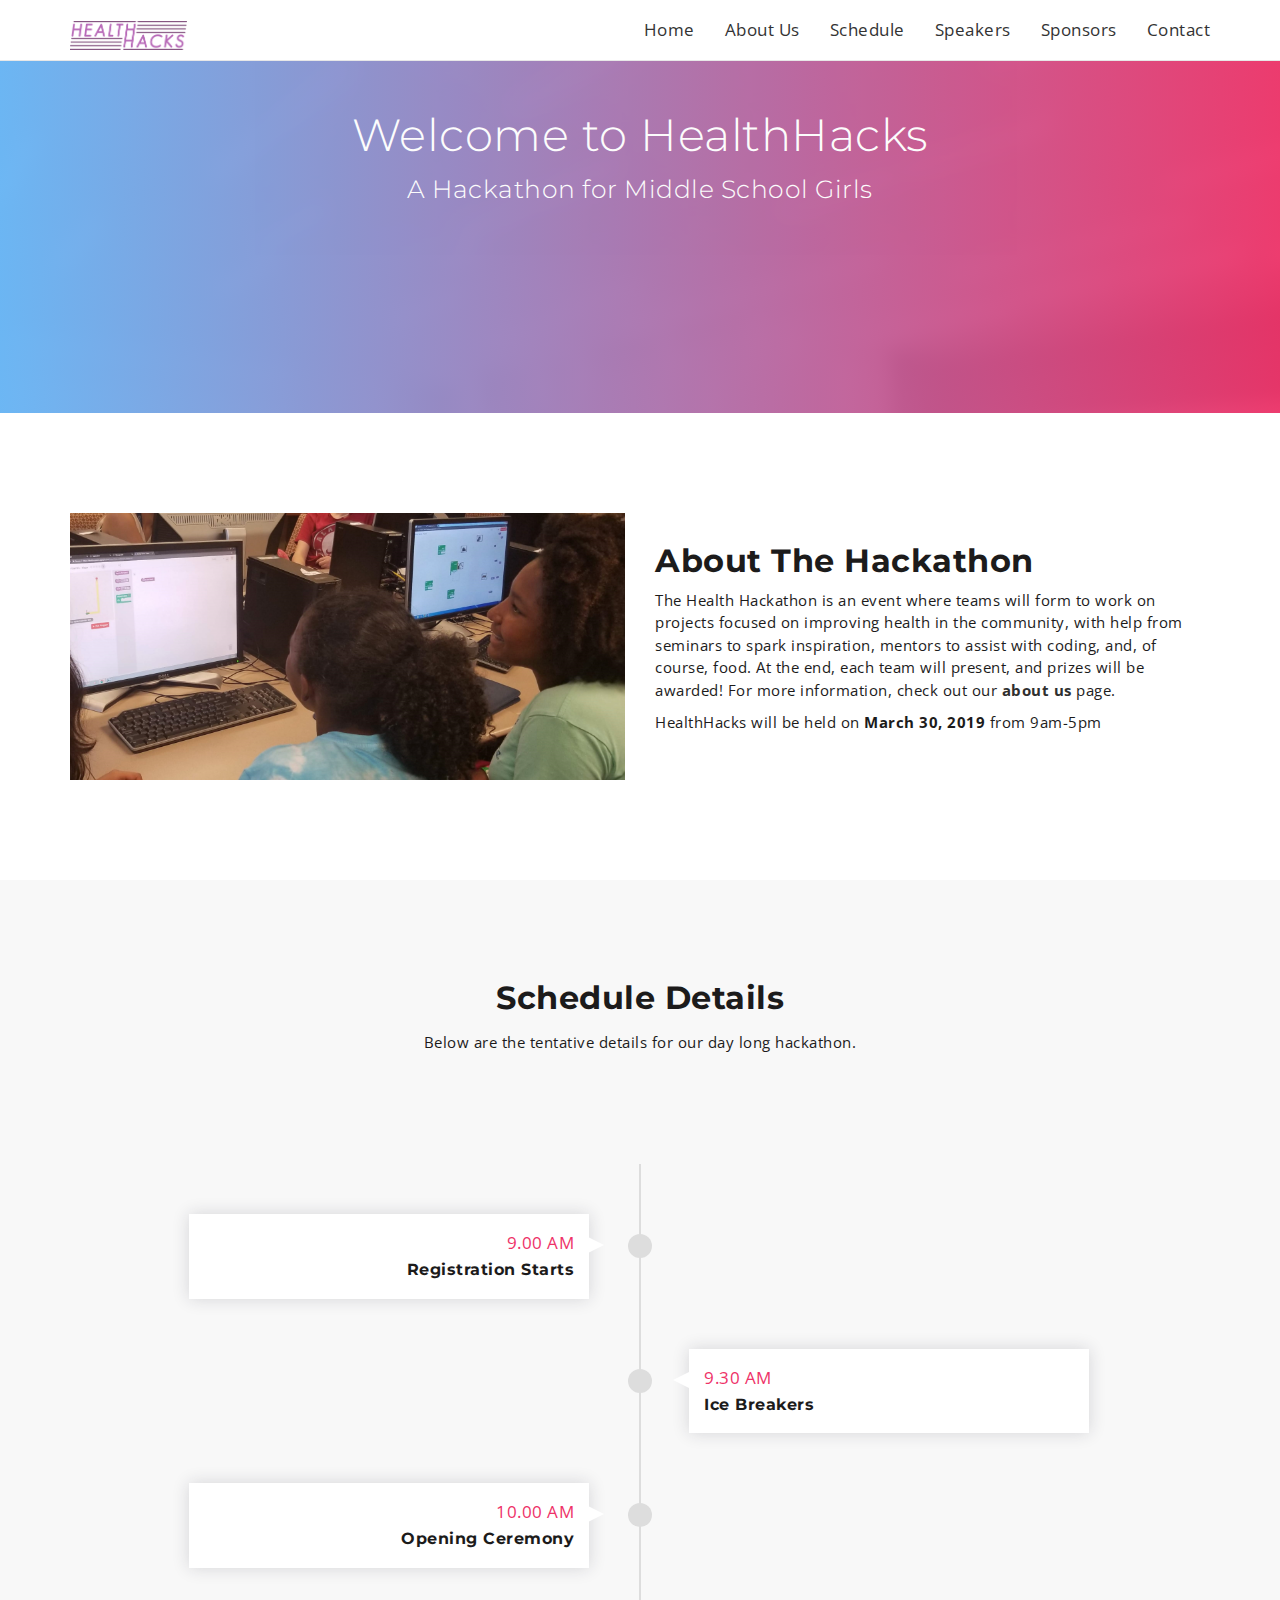
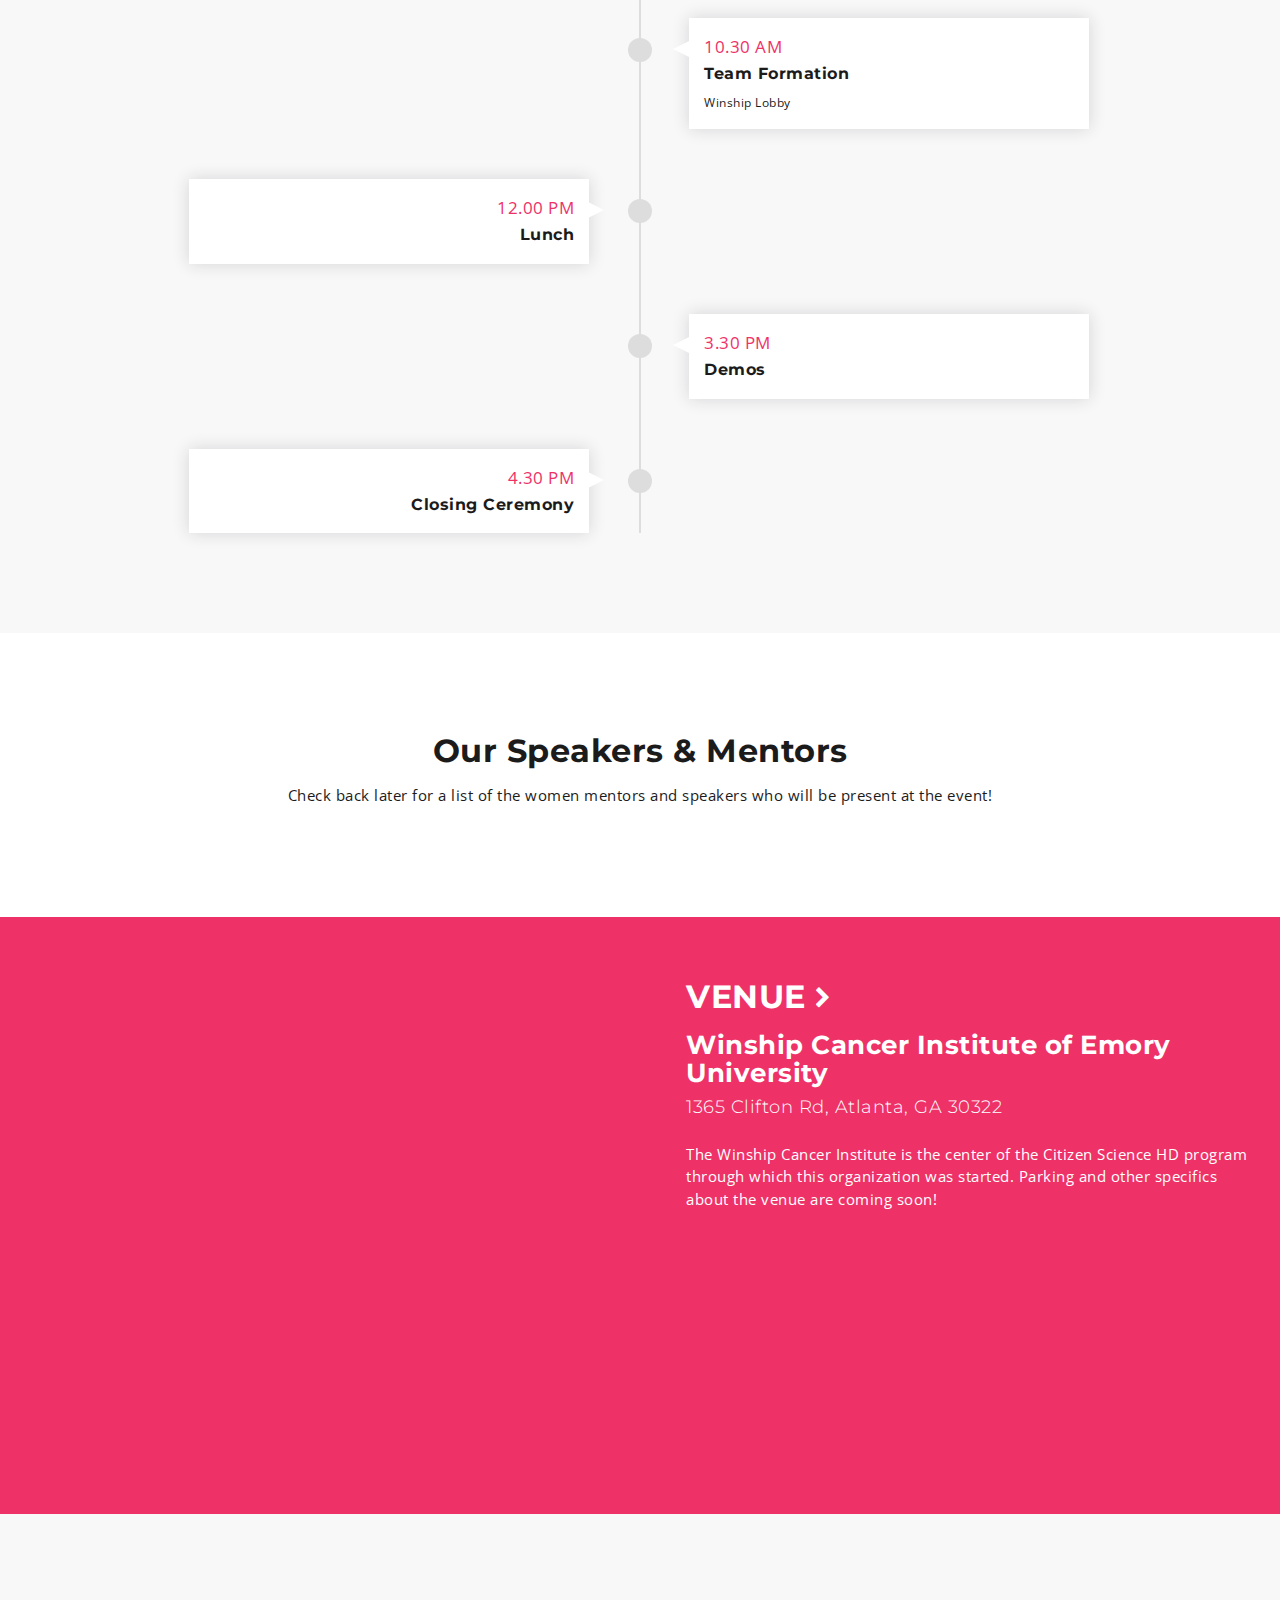
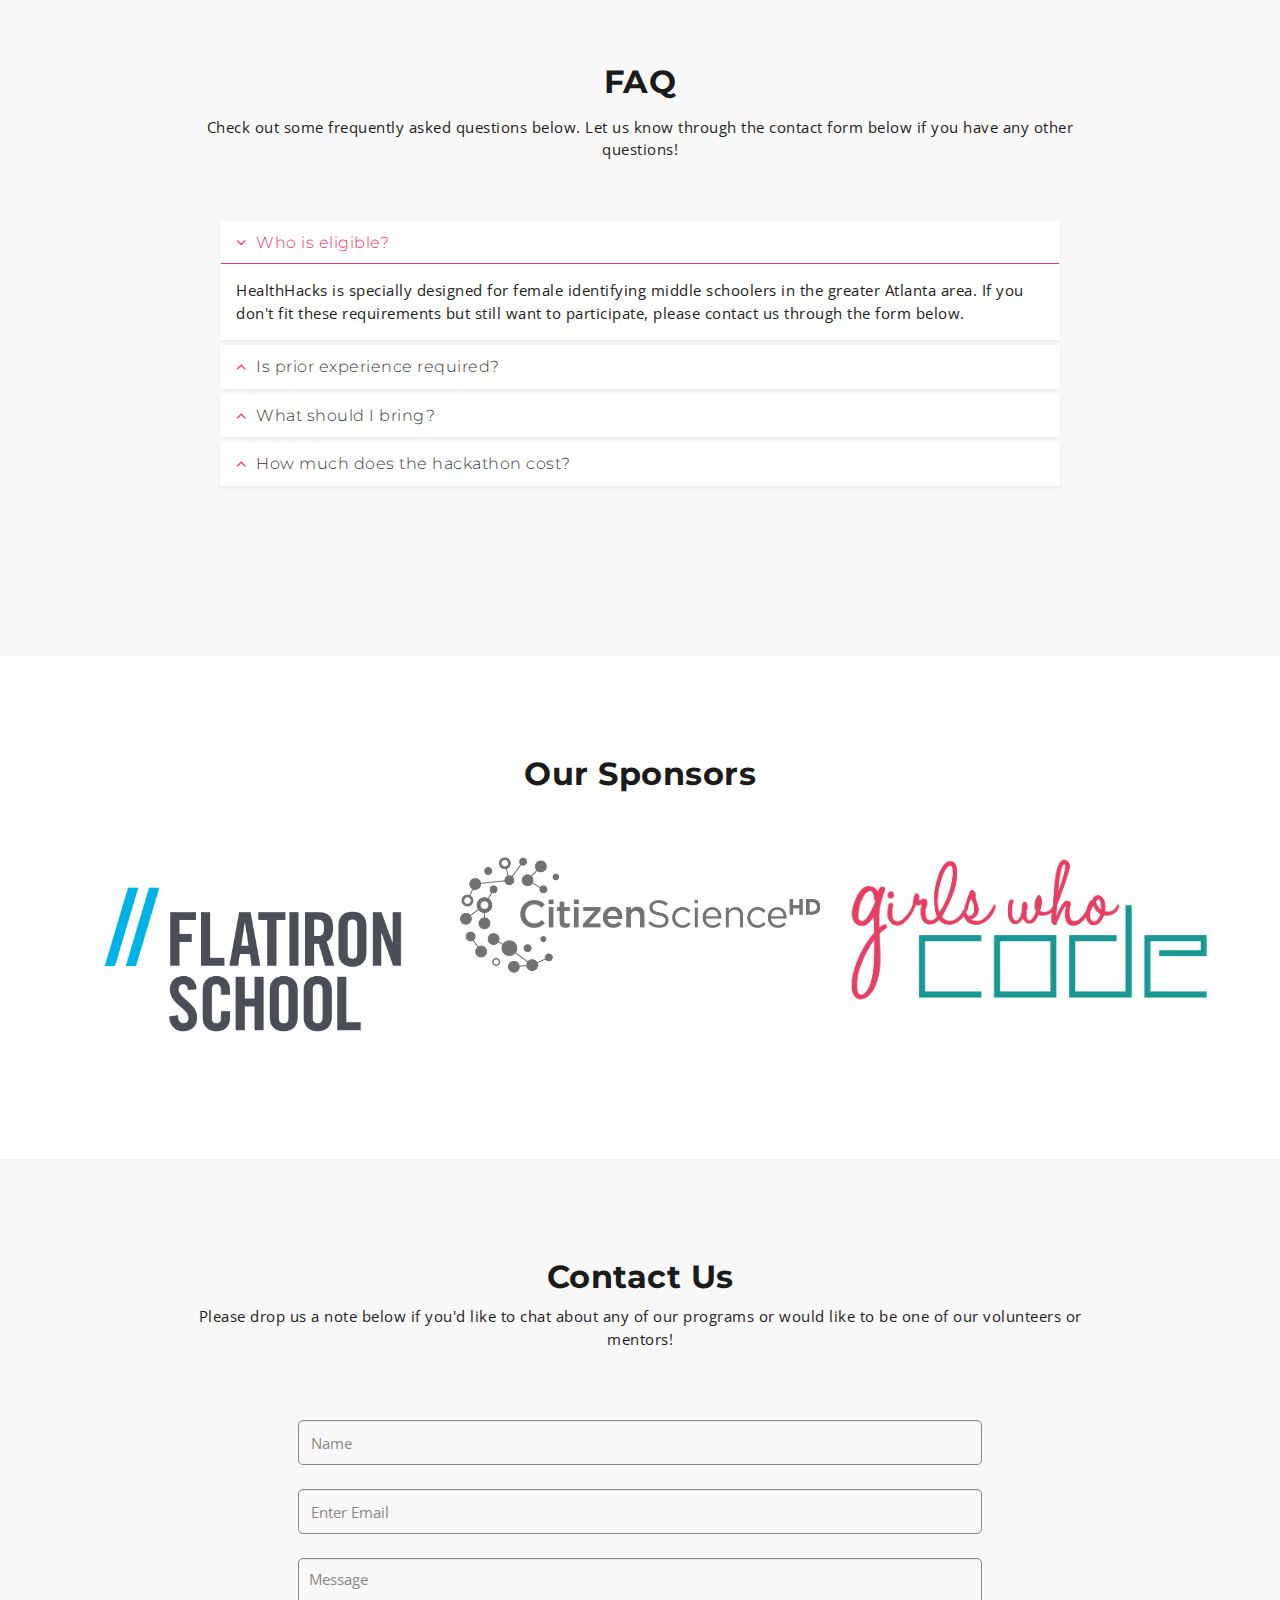
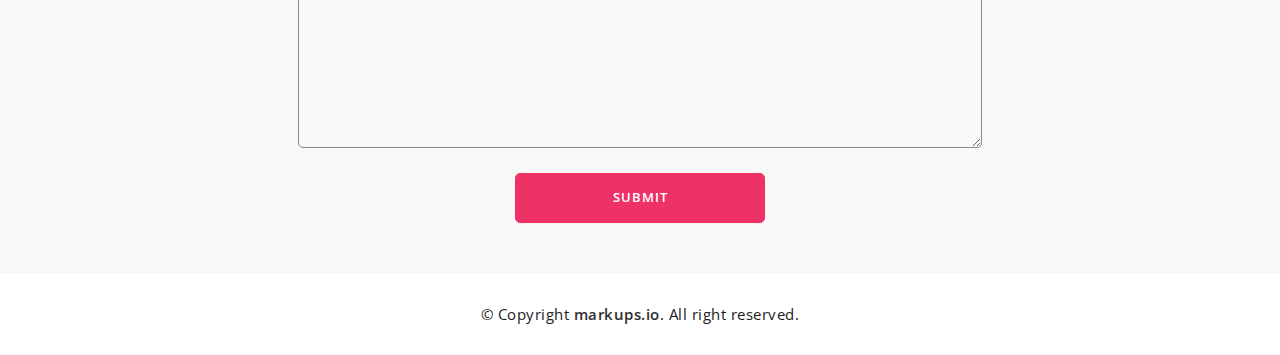
==== index.html @ 99fc5a15 "bug fix" ====
<!DOCTYPE html>
<html lang="en">
  <head>
    <meta charset="utf-8">
    <meta http-equiv="X-UA-Compatible" content="IE=edge">
    <meta name="viewport" content="width=device-width, initial-scale=1">
    <!-- The above 3 meta tags *must* come first in the head; any other head content must come *after* these tags -->
    <title>HealthHacks</title>
    <!-- Favicon -->
    <link rel="shortcut icon" type="image/icon" href="assets/images/favicon.ico"/>
    <!-- Font Awesome -->
    <link href="https://maxcdn.bootstrapcdn.com/font-awesome/4.6.3/css/font-awesome.min.css" rel="stylesheet">
    <!-- Bootstrap -->
    <link href="assets/css/bootstrap.min.css" rel="stylesheet">
    <!-- Slick slider -->
    <link href="assets/css/slick.css" rel="stylesheet">
    <!-- Theme color -->
    <link id="switcher" href="assets/css/theme-color/default-theme.css" rel="stylesheet">

    <!-- Main Style -->
    <link href="style.css" rel="stylesheet">

    <!-- Fonts -->

    <!-- Open Sans for body font -->
	<link href="https://fonts.googleapis.com/css?family=Open+Sans:300,400,400i,600,700,800" rel="stylesheet">
	<!-- Montserrat for title -->
	<link href="https://fonts.googleapis.com/css?family=Montserrat" rel="stylesheet">
 
 
	
    <!-- HTML5 shim and Respond.js for IE8 support of HTML5 elements and media queries -->
    <!-- WARNING: Respond.js doesn't work if you view the page via file:// -->
    <!--[if lt IE 9]>
      <script src="https://oss.maxcdn.com/html5shiv/3.7.2/html5shiv.min.js"></script>
      <script src="https://oss.maxcdn.com/respond/1.4.2/respond.min.js"></script>
    <![endif]-->
  </head>
  <body>
  	
  	<!-- Start Header -->
	<header id="mu-hero" class="" role="banner">


    <nav class="navbar navbar-default mu-navbar navbar-fixed-top mu-nav-show">
    	<div class="container">
    <div class="navbar-header">
      <button type="button" class="navbar-toggle" data-toggle="collapse" data-target="#bs-example-navbar-collapse-1" aria-expanded="false">
        <span class="sr-only">Toggle navigation</span>
        <span class="icon-bar"></span>
        <span class="icon-bar"></span>
        <span class="icon-bar"></span>
      </button>
        <div class="menu-logo">
            <div class="navbar-brand">
                <span class="navbar-logo">
                         <img src="assets/images/HealthHacks_logo_square_sm.png" alt="Mobirise" title="" style="height: 3rem; ">
                </span>
                <!-- <span class="navbar-caption-wrap"><a class="navbar-caption text-white display-4" href="">СОЗДАНИЕ ПЕСЕН ОТ А ДО Я&nbsp;</a></span> -->
            </div>
        </div>
    </div>
        <div class="collapse navbar-collapse" id="navbarSupportedContent">
            <ul class="nav navbar-nav mu-menu navbar-right">
            			<li><a href="index.html#mu-hero">Home</a></li>
				        <li><a href="index.html#mu-about">About Us</a></li>
				        <li><a href="index.html#mu-schedule">Schedule</a></li>
			            <li><a href="index.html#mu-speakers">Speakers</a></li>
			            <!-- <li><a href="index.html#mu-pricing">Price</a></li> -->
			            <!-- <li><a href="index.html#mu-register">Register</a></li> -->
			            <li><a href="index.html#mu-sponsors">Sponsors</a></li>
			            <li><a href="index.html#mu-contact">Contact</a></li>
                    </ul>
           </div>
       </div>
    </nav>



		<!-- Start menu  -->
<!-- 		<nav class="navbar navbar-default mu-navbar navbar-fixed-top mu-nav-show">
		  	<div class="container"> -->
			    <!-- Brand and toggle get grouped for better mobile display -->
<!-- 			    <div class="navbar-header">
			      <button type="button" class="navbar-toggle" data-toggle="collapse" data-target="#bs-example-navbar-collapse-1" aria-expanded="false">
			        <span class="sr-only">Toggle navigation</span>
			        <span class="icon-bar"></span>
			        <span class="icon-bar"></span>
			        <span class="icon-bar"></span>
			      </button> -->

			      <!-- Logo -->
			      <!-- <a class="navbar-brand" href="index.html">HealthHacks</a> -->
<!-- 					 <a class="navbar-brand" href="index.html">
				    <img src="assets/images/HealthHacks_logo_square_sm.png" width="10%" class="align-bottom" alt="">
				  </a>
			    </div> -->

			    <!-- Collect the nav links, forms, and other content for toggling -->
<!-- 			    <div class="collapse navbar-collapse" id="bs-example-navbar-collapse-1">
			      	<ul class="nav navbar-nav mu-menu navbar-right">
			      		<li><a href="#mu-hero">Home</a></li>
				        <li><a href="#mu-about">About Us</a></li>
				        <li><a href="#mu-schedule">Schedule</a></li>
			            <li><a href="#mu-speakers">Speakers</a></li>
			            <li><a href="#mu-pricing">Price</a></li>
			            <li><a href="#mu-register">Register</a></li>
			            <li><a href="#mu-sponsors">Sponsors</a></li>
			            <li><a href="#mu-contact">Contact</a></li>
			      	</ul>
			    </div>
		  	</div>
		</nav>
 -->		<!-- End menu -->

		<div class="mu-hero-overlay">
			<div class="container">
				<div class="mu-hero-area">

					<!-- Start hero featured area -->
					<div class="mu-hero-featured-area">
						<!-- Start center Logo -->
						<div class="mu-logo-area">
							<!-- text based logo -->
							<!-- <a class="mu-logo" href="#">HealthHacks</a> -->
							<!-- image based logo -->
							<!-- <a class="mu-logo" href="#"><img src="assets/images/HealthHacks_logo_square.png" height="20%" width="20%" alt="logo img"></a> -->
						</div>
						<!-- End center Logo -->

						<div class="mu-hero-featured-content">

							<h1>Welcome to HealthHacks</h1>
							<h2>A Hackathon for Middle School Girls</h2>
							<!-- <p class="mu-event-date-line">March 30, 2018</p> -->

							<div class="mu-event-counter-area">
								<div id="mu-event-counter">
									
								</div>
							</div>

						</div>
					</div>
					<!-- End hero featured area -->

				</div>
			</div>
		</div>
	</header>
	<!-- End Header -->
	
	<!-- Start main content -->
	<main role="main">
		<!-- Start About -->
		<section id="mu-about">
			<div class="container">
				<div class="row">
					<div class="col-md-12">
						<div class="mu-about-area">
							<!-- Start Feature Content -->
							<div class="row">
								<div class="col-md-6">
									<div class="mu-about-left">
										<img class="" src="assets/images/girls_computers.png" alt="Girls Learning">
									</div>
								</div>
								<div class="col-md-6">
									<div class="mu-about-right">
										<h2>About The Hackathon</h2>
										<p>The Health Hackathon is an event where teams will form to work on projects focused on improving health in the community, with help from seminars to spark inspiration, mentors to assist with coding, and, of course, food. At the end, each team will present, and prizes will be awarded! For more information, check out our <a href="about.html" style="font-weight:bold;">about us</a> page.</p>
										<p>HealthHacks will be held on <strong>March 30, 2019</strong> from 9am-5pm</p>
									</div>
								</div>
							</div>
							<!-- End Feature Content -->

						</div>
					</div>
				</div>
			</div>
		</section>
		<!-- End About -->

		<!-- Start Video -->
<!-- 		<section id="mu-video">
			<div class="mu-video-overlay">
				<div class="container">
					<div class="row">
						<div class="col-md-12">
							<div class="mu-video-area">
								<h2>Watch Previous Event Video</h2>
								<a class="mu-video-play-btn" href="#"><i class="fa fa-play" aria-hidden="true"></i></a>
							</div>
						</div>
					</div>
				</div>
			</div>

			Start Video content
			<div class="mu-video-content">
				<div class="mu-video-iframe-area">
					<a class="mu-video-close-btn" href="#"><i class="fa fa-times" aria-hidden="true"></i></a>
					<iframe width="854" height="480" src="https://www.youtube.com/embed/n9AVEl9764s" frameborder="0" allowfullscreen></iframe>
				</div>
			</div>
			 End Video content

		</section> --> 
				<!-- End Video -->

		<!-- Start Schedule  -->
		<section id="mu-schedule">
			<div class="container">
				<div class="row">
					<div class="colo-md-12">
						<div class="mu-schedule-area">

							<div class="mu-title-area">
								<h2 class="mu-title">Schedule Details</h2>
								<p>Below are the tentative details for our day long hackathon.</p>
							</div>

							<div class="mu-schedule-content-area">
								<!-- Nav tabs -->
								<!-- <ul class="nav nav-tabs mu-schedule-menu" role="tablist">
								    <li role="presentation" class="active"><a href="#first-day" aria-controls="first-day" role="tab" data-toggle="tab">30 March</a></li>
								    <li role="presentation"><a href="#second-day" aria-controls="second-day" role="tab" data-toggle="tab">2 Day / 20 Feb</a></li>
								    <li role="presentation"><a href="#third-day" aria-controls="third-day" role="tab" data-toggle="tab">3 Day / 21 Feb</a></li>
								    
								</ul> -->

								<!-- Tab panes -->
								<div class="tab-content mu-schedule-content">
								    <div role="tabpanel" class="tab-pane fade mu-event-timeline in active" id="first-day">
								    	<ul>
								    		<li>
								    			<div class="mu-single-event">
								    				<p class="mu-event-time">9.00 AM</p>
								    				<h3>Registration Starts</h3>
								    			</div>
								    		</li>
								    		<li>
								    			<div class="mu-single-event">
								    				<!-- <img src="assets/images/speaker-1.jpg" alt="event speaker"> -->
								    				<p class="mu-event-time">9.30 AM</p>
								    				<h3>Ice Breakers</h3>
								    				<!-- <span>By Karl Groves</span> -->
								    			</div>
								    		</li>
											<li>
								    			<div class="mu-single-event">
								    				<p class="mu-event-time">10.00 AM</p>
								    				<h3>Opening Ceremony</h3>
								    			</div>
								    		</li>
								    		<li>
								    			<div class="mu-single-event">
								    				<p class="mu-event-time">10.30 AM</p>
								    				<h3>Team Formation</h3>
								    				<span>Winship Lobby</span>
								    			</div>
								    		</li>
								    		<li>
								    			<div class="mu-single-event">
								    				<p class="mu-event-time">12.00 PM</p>
								    				<h3>Lunch</h3>
								    			</div>
								    		</li>
								    		<li>
								    			<div class="mu-single-event">
								    				<p class="mu-event-time">3.30 PM</p>
								    				<h3>Demos</h3>
								    			</div>
								    		</li>
											<li>
								    			<div class="mu-single-event">
								    				<p class="mu-event-time">4.30 PM</p>
								    				<h3>Closing Ceremony</h3>
								    			</div>
								    		</li>
								    	</ul>
								    </div>
								    <div role="tabpanel" class="tab-pane fade mu-event-timeline" id="second-day">
								    	<ul>
								    		<li>
								    			<div class="mu-single-event">
								    				<p class="mu-event-time">9.00 AM</p>
								    				<h3>Breakfast</h3>
								    			</div>
								    		</li>
								    		<li>
								    			<div class="mu-single-event">
								    				<img src="assets/images/speaker-1.jpg" alt="event speaker">
								    				<p class="mu-event-time">10.00 AM</p>
								    				<h3>Advanced SVG Animations</h3>
								    				<span>By Karl Groves</span>
								    			</div>
								    		</li>
								    		<li>
								    			<div class="mu-single-event">
								    				<img src="assets/images/speaker-2.jpg" alt="event speaker">
								    				<p class="mu-event-time">11.00 AM</p>
								    				<h3>Presenting Work with Confidence</h3>
								    				<span>By Sarah Dransner</span>
								    			</div>
								    		</li>
								    		<li>
								    			<div class="mu-single-event">
								    				<img src="assets/images/speaker-3.jpg" alt="event speaker">
								    				<p class="mu-event-time">12.00 AM</p>
								    				<h3>Keynote on UX & UI Design</h3>
								    				<span>By Ned Stark</span>
								    			</div>
								    		</li>
								    		<li>
								    			<div class="mu-single-event">
								    				<p class="mu-event-time">1.00 PM</p>
								    				<h3>The End</h3>
								    			</div>
								    		</li>
								    	</ul>
								    </div>
								    <div role="tabpanel" class="tab-pane fade mu-event-timeline" id="third-day">
								    	<ul>
								    		<li>
								    			<div class="mu-single-event">
								    				<p class="mu-event-time">9.00 AM</p>
								    				<h3>Breakfast</h3>
								    			</div>
								    		</li>
								    		<li>
								    			<div class="mu-single-event">
								    				<img src="assets/images/speaker-1.jpg" alt="event speaker">
								    				<p class="mu-event-time">10.00 AM</p>
								    				<h3>Advanced SVG Animations</h3>
								    				<span>By Karl Groves</span>
								    			</div>
								    		</li>
								    		<li>
								    			<div class="mu-single-event">
								    				<img src="assets/images/speaker-2.jpg" alt="event speaker">
								    				<p class="mu-event-time">11.00 AM</p>
								    				<h3>Presenting Work with Confidence</h3>
								    				<span>By Sarah Dransner</span>
								    			</div>
								    		</li>
								    		<li>
								    			<div class="mu-single-event">
								    				<img src="assets/images/speaker-3.jpg" alt="event speaker">
								    				<p class="mu-event-time">12.00 AM</p>
								    				<h3>Keynote on UX & UI Design</h3>
								    				<span>By Ned Stark</span>
								    			</div>
								    		</li>
								    		<li>
								    			<div class="mu-single-event">
								    				<p class="mu-event-time">1.00 PM</p>
								    				<h3>The End</h3>
								    			</div>
								    		</li>
								    	</ul>
								    </div>
								    
								</div>

							</div>
							
						</div>
					</div>
				</div>
			</div>
		</section>
		<!-- End Schedule -->

		<!-- Start Speakers -->
		<section id="mu-speakers">
			<div class="container">
				<div class="row">
					<div class="col-md-12">
						<div class="mu-speakers-area">

							<div class="mu-title-area">
								<h2 class="mu-title">Our Speakers & Mentors</h2>
								<p>Check back later for a list of the women mentors and speakers who will be present at the event!</p>
							</div>

							<!-- Start Speakers Content -->
							<!-- <div class="mu-speakers-content">

								<div class="mu-speakers-slider"> -->

									<!-- Start single speaker -->
									<!-- <div class="mu-single-speakers">
										<img src="assets/images/speaker-1.jpg" alt="speaker img">
										<div class="mu-single-speakers-info">
											<h3>Karl Groves</h3>
											<p>Digital Artist</p>
											<ul class="mu-single-speakers-social">
												<li><a href="#"><i class="fa fa-facebook"></i></a></li>
												<li><a href="#"><i class="fa fa-twitter"></i></a></li>
												<li><a href="#"><i class="fa fa-linkedin"></i></a></li>
											</ul>
										</div>
									</div> -->
									<!-- End single speaker -->

									<!-- Start single speaker -->
									<!-- <div class="mu-single-speakers">
										<img src="assets/images/speaker-2.jpg" alt="speaker img">
										<div class="mu-single-speakers-info">
											<h3>Sarah Dransner</h3>
											<p>Business Consultant</p>
											<ul class="mu-single-speakers-social">
												<li><a href="#"><i class="fa fa-facebook"></i></a></li>
												<li><a href="#"><i class="fa fa-twitter"></i></a></li>
												<li><a href="#"><i class="fa fa-linkedin"></i></a></li>
											</ul>
										</div>
									</div> -->
									<!-- End single speaker -->


									<!-- Start single speaker -->
<!-- 									<div class="mu-single-speakers">
										<img src="assets/images/speaker-3.jpg" alt="speaker img">
										<div class="mu-single-speakers-info">
											<h3>Ned Stark</h3>
											<p>UI/UX Specialist</p>
											<ul class="mu-single-speakers-social">
												<li><a href="#"><i class="fa fa-facebook"></i></a></li>
												<li><a href="#"><i class="fa fa-twitter"></i></a></li>
												<li><a href="#"><i class="fa fa-linkedin"></i></a></li>
											</ul>
										</div>
									</div> -->
									<!-- End single speaker -->


									<!-- Start single speaker -->
									<!-- <div class="mu-single-speakers">
										<img src="assets/images/speaker-4.jpg" alt="speaker img">
										<div class="mu-single-speakers-info">
											<h3>Michaela Lehr </h3>
											<p>Digital Marketer</p>
											<ul class="mu-single-speakers-social">
												<li><a href="#"><i class="fa fa-facebook"></i></a></li>
												<li><a href="#"><i class="fa fa-twitter"></i></a></li>
												<li><a href="#"><i class="fa fa-linkedin"></i></a></li>
											</ul>
										</div>
									</div> -->
									<!-- End single speaker -->

									<!-- Start single speaker -->
							<!-- 		<div class="mu-single-speakers">
										<img src="assets/images/speaker-1.jpg" alt="speaker img">
										<div class="mu-single-speakers-info">
											<h3>Karl Groves</h3>
											<p>Digital Artist</p>
											<ul class="mu-single-speakers-social">
												<li><a href="#"><i class="fa fa-facebook"></i></a></li>
												<li><a href="#"><i class="fa fa-twitter"></i></a></li>
												<li><a href="#"><i class="fa fa-linkedin"></i></a></li>
											</ul>
										</div>
									</div> -->
									<!-- End single speaker -->

									
								<!-- 	
								</div>
							</div> -->
							<!-- End Speakers Content -->

						</div>
					</div>
				</div>
			</div>
		</section>
		<!-- End Speakers -->

		<!-- Start Venue -->
		<section id="mu-venue">
			<div class="mu-venue-area">
				<div class="row">

					<div class="col-md-6">
						<div class="mu-venue-map">
							<iframe width="100%" height="600" src="https://maps.google.com/maps?width=100%&amp;height=600&amp;hl=en&amp;q=Winship%20Cancer%20Institute%20of%20Emory%20University+(Winship%20Cancer%20Institute%20of%20Emory%20University)&amp;ie=UTF8&amp;t=&amp;z=16&amp;iwloc=B&amp;output=embed" frameborder="0" scrolling="no" marginheight="0" marginwidth="0"></iframe>
						</div>
					</div>

					<div class="col-md-6">
						<div class="mu-venue-address">
							<h2>VENUE <i class="fa fa-chevron-right" aria-hidden="true"></i></h2>
							<h3>Winship Cancer Institute of Emory University</h3>
							<h4>1365 Clifton Rd, Atlanta, GA 30322</h4>
							<p>The Winship Cancer Institute is the center of the Citizen Science HD program through which this organization was started. Parking and other specifics about the venue are coming soon!</p>
						</div>
					</div>

				</div>
			</div>
		</section>
		<!-- End Venue -->

		<!-- Start Pricing  -->

		<!-- End Pricing -->

		<!-- Start Register  -->
		<!-- <section id="mu-register">
			<div class="container">
				<div class="row">
					<div class="col-md-12">
						<div class="mu-register-area">

							<div class="mu-title-area">
								<h2 class="mu-title">Sign Up Form</h2>
								<p>Fill out the form below to sign up to get more information about the hackathon. We will send you an email with more details on how to apply when they become available.</p>
							</div>

							<div class="mu-register-content">
								<form class="mu-register-form">

									<div class="row">
										<div class="col-md-6">
											<div class="form-group">                
												<input type="text" class="form-control" placeholder="Your Full Name" id="name" name="name" required="">
											</div>
										</div>

										<div class="col-md-6">
											<div class="form-group">                
												<input type="email" class="form-control" placeholder="Enter Your Email" id="email" name="email" required="">
											</div>     
										</div>
									</div>

									<div class="row">
										<div class="col-md-6">
											<div class="form-group">                
												<input type="text" class="form-control" placeholder="Your Phone Number" id="telephone" name="telephone" required="">
											</div>
										</div>
										<div class="col-md-6">
											
										<div class="form-group"> 
											<select class="form-control" name="ticket" id="ticket">
												<option value="0">Grade 5-6</option>
												<option value="1">Grade 7-8</option>
												<option value="2">Grade 9-10</option>
												<option value="3">Other</option>
											</select>
										</div>      
										</div>
									</div>

									<button type="submit" class="mu-reg-submit-btn">SUBMIT</button>

					            </form>
							</div>

						</div>
					</div>
				</div>
			</div>
		</section> -->
		<!-- End Register -->

		<!-- Start FAQ -->
		<section id="mu-faq">
			<div class="container">
				<div class="row">
					<div class="col-md-12">
						<div class="mu-faq-area">

							<div class="mu-title-area">
								<h2 class="mu-title">FAQ</h2>
								<p>Check out some frequently asked questions below. Let us know through the contact form below if you have any other questions!</p>
							</div>

							<div class="mu-faq-content">

								<div class="panel-group" id="accordion">

							        <div class="panel panel-default">
							          <div class="panel-heading">
							            <h4 class="panel-title">
							              <a data-toggle="collapse" data-parent="#accordion" href="#collapseOne" aria-expanded="true">
							                <span class="fa fa-angle-down"></span> Who is eligible?
							              </a>
							            </h4>
							          </div>
							          <div id="collapseOne" class="panel-collapse collapse in">
							            <div class="panel-body">
							              HealthHacks is specially designed for female identifying middle schoolers in the greater Atlanta area. If you don't fit these requirements but still want to participate, please contact us through the form below.
							            </div>
							          </div>
							        </div>

							        <div class="panel panel-default">
							          <div class="panel-heading">
							            <h4 class="panel-title">
							              <a data-toggle="collapse" data-parent="#accordion" href="#collapseTwo">
							                <span class="fa fa-angle-up"></span> Is prior experience required?
							              </a>
							            </h4>
							          </div>
							          <div id="collapseTwo" class="panel-collapse collapse">
							            <div class="panel-body">
							              No! Experience is not required. Hackathons are open environments for everyone. We will have guides and mentors eager to help everyone learn.
							            </div>
							          </div>
							        </div>

							        <div class="panel panel-default">
							          <div class="panel-heading">
							            <h4 class="panel-title">
							              <a data-toggle="collapse" data-parent="#accordion" href="#collapseThree">
							                <span class="fa fa-angle-up"></span> What should I bring?
							              </a>
							            </h4>
							          </div>
							          <div id="collapseThree" class="panel-collapse collapse">
							            <div class="panel-body">
							              Please bring a laptop if you have one (we'll have some extra if you don't), charger, headphones, and any medications you need.
							            </div>
							          </div>
							        </div>

							        <div class="panel panel-default">
							          <div class="panel-heading">
							            <h4 class="panel-title">
							              <a data-toggle="collapse" data-parent="#accordion" href="#collapseFour">
							                <span class="fa fa-angle-up"></span> How much does the hackathon cost?
							              </a>
							            </h4>
							          </div>
							          <div id="collapseFour" class="panel-collapse collapse">
							            <div class="panel-body">
							              Food, mentorship, and swag is all free thanks to our sponsors.
							            </div>
							          </div>
							        </div>

							    </div>
							</div>

						</div>
					</div>
				</div>
			</div>
		</section>
		<!-- End FAQ -->

		<!-- Start Sponsors -->
		<section id="mu-sponsors">
			<div class="container">
				<div class="row">
					<div class="col-md-12">
						<div class="mu-sponsors-area">
							
							<div class="mu-title-area">
								<h2 class="mu-title">Our Sponsors</h2>
								<!-- <p>Lorem ipsum dolor sit amet, consectetur adipisicing elit. Sint assumenda ut molestias doloremque ipsam, fugit laborum totam, pariatur est cumque at, repudiandae officia ex dolores quas minus optio, iusto soluta?</p> -->
							</div>
							
							<!-- Start spnonsors brand logo -->
							<div class="mu-sponsors-content">
								<div class="row">
								
									<div class="col-md-4 col-sm-5 col-xs-4">
										<div class="">
											<img src="assets/images/sponsors/flatiron.png" alt="Brand Logo">
										</div>
									</div>

									<!-- <div class="col-md-3 col-sm-4 col-xs-4">
										<div class="">
											<img src="assets/images/sponsors/northrup_grumman.png" alt="Brand Logo">
										</div>
									</div> -->

									<div class="col-md-4 col-sm-4 col-xs-4">
										<div class="">
											<img src="assets/images/sponsors/citizen-science-logo.png" alt="Brand Logo">
										</div>
									</div>

									<div class="col-md-4 col-sm-4 col-xs-4">
										<div class="">
											<img src="assets/images/sponsors/gwc.png" alt="Brand Logo">
										</div>
									</div>

										<!-- <div class="col-md-2 col-sm-4 col-xs-4">
										<div class="mu-sponsors-single">
											<img src="assets/images/sponsor-logo-5.png" alt="Brand Logo">
										</div>
									</div>

									<div class="col-md-2 col-sm-4 col-xs-4">
										<div class="mu-sponsors-single">
											<img src="assets/images/sponsor-logo-6.png" alt="Brand Logo">
										</div>
									</div>

									<div class="col-md-2 col-sm-4 col-xs-4">
										<div class="mu-sponsors-single">
											<img src="assets/images/sponsor-logo-7.png" alt="Brand Logo">
										</div>
									</div>

									<div class="col-md-2 col-sm-4 col-xs-4">
										<div class="mu-sponsors-single">
											<img src="assets/images/sponsor-logo-8.png" alt="Brand Logo">
										</div>
									</div>

									<div class="col-md-2 col-sm-4 col-xs-4">
										<div class="mu-sponsors-single">
											<img src="assets/images/sponsor-logo-9.png" alt="Brand Logo">
										</div>
									</div>

										<div class="col-md-2 col-sm-4 col-xs-4">
										<div class="mu-sponsors-single">
											<img src="assets/images/sponsor-logo-1.png" alt="Brand Logo">
										</div>
									</div>

									<div class="col-md-2 col-sm-4 col-xs-4">
										<div class="mu-sponsors-single">
											<img src="assets/images/sponsor-logo-2.png" alt="Brand Logo">
										</div>
									</div>

									<div class="col-md-2 col-sm-4 col-xs-4">
										<div class="mu-sponsors-single">
											<img src="assets/images/sponsor-logo-3.png" alt="Brand Logo">
										</div>
									</div> -->

								</div>
							</div>
							<!-- End spnonsors brand logo -->

						</div>
					</div>
				</div>
			</div>
		</section>
		<!-- End Sponsors -->


		<!-- Start Contact -->
		<section id="mu-contact">
			<div class="container">
				<div class="row">
					<div class="col-md-12">
						<div class="mu-contact-area">

							<div class="mu-title-area">
								<h2 class="mu-heading-title">Contact Us</h2>
								<p>Please drop us a note below if you'd like to chat about any of our programs or would like to be one of our volunteers or mentors!</p>
							</div>

							<!-- Start Contact Content -->
							<div class="mu-contact-content">
								<div class="row">

								<div class="col-md-12">
									<div class="mu-contact-form-area">
										<div id="form-messages"></div>
											<form id="ajax-contact" method="post" action="mailer.php" class="mu-contact-form">
												<div class="form-group">                
													<input type="text" class="form-control" placeholder="Name" id="name" name="name" required>
												</div>
												<div class="form-group">                
													<input type="email" class="form-control" placeholder="Enter Email" id="email" name="email" required>
												</div>              
												<div class="form-group">
													<textarea class="form-control" placeholder="Message" id="message" name="message" required></textarea>
												</div>
												<button type="submit" class="mu-send-msg-btn"><span>SUBMIT</span></button>
								            </form>
										</div>
									</div>
								</div>
							</div>
							<!-- End Contact Content -->
						</div>
					</div>
				</div>
			</div>
		</section>
		<!-- End Contact -->

	</main>
	
	<!-- End main content -->	
			
			
	<!-- Start footer -->
	<footer id="mu-footer" role="contentinfo">
			<div class="container">
				<div class="mu-footer-area">
					<div class="mu-footer-top">
<!-- 						<div class="mu-social-media">
							<a href="#"><i class="fa fa-facebook"></i></a>
							<a href="#"><i class="fa fa-twitter"></i></a>
							<a href="#"><i class="fa fa-google-plus"></i></a>
							<a href="#"><i class="fa fa-linkedin"></i></a>
							<a href="#"><i class="fa fa-youtube"></i></a>
						</div> -->
					</div>
					<div class="mu-footer-bottom">
						<p class="mu-copy-right">&copy; Copyright <a rel="nofollow" href="http://markups.io">markups.io</a>. All right reserved.</p>
					</div>
				</div>
			</div>

	</footer>
	<!-- End footer -->

	
	
    <!-- jQuery library -->
    <script src="https://ajax.googleapis.com/ajax/libs/jquery/1.11.3/jquery.min.js"></script>
    <!-- Include all compiled plugins (below), or include individual files as needed -->
    <!-- Bootstrap -->
    <script src="assets/js/bootstrap.min.js"></script>
	<!-- Slick slider -->
    <script type="text/javascript" src="assets/js/slick.min.js"></script>
    <!-- Event Counter -->
    <script type="text/javascript" src="assets/js/jquery.countdown.min.js"></script>
    <!-- Ajax contact form  -->
    <script type="text/javascript" src="assets/js/app.js"></script>
  
       
	
    <!-- Custom js -->
	<script type="text/javascript" src="assets/js/custom.js"></script>

	
	
    
  </body>
</html>
---- assets/css/theme-color/default-theme.css ----
/*=======================================
Template Design By MarkUps	
Author URI : http://www.markups.io/
========================================*/

.mu-hero-overlay,
.mu-video-overlay {
	background-color: #EE3268;/* fallback for old browsers */
    background: -webkit-linear-gradient(to right, #64b3f4, #EE3268);  /* Chrome 10-25, Safari 5.1-6 */
    background: linear-gradient(to right, #64b3f4, #EE3268); /* W3C, IE 10+/ Edge, Firefox 16+, Chrome 26+, Opera 12+, Safari 7+ */

}

.mu-primary-btn:hover,
.mu-primary-btn:focus,
.mu-copy-right a:hover,
.mu-copy-right a:focus,
.mu-send-msg-btn:hover,
.mu-send-msg-btn:focus,
.mu-faq-content .panel-title a:hover,
.mu-faq-content .panel-title a:focus,
.mu-faq-content .panel-title a[aria-expanded="true"],
.mu-faq-content .panel-title a>span,
.mu-menu ul li a:hover,
.mu-menu ul li a:focus,
.mu-single-speakers-info p,
.mu-single-speakers-social li a:hover,
.mu-single-speakers-social li a:focus,
.mu-logo,
.mu-logo:hover,
.mu-logo:focus,
#mu-hero .navbar-default .navbar-brand,
.mu-navbar .mu-menu li a:hover,
.mu-navbar .mu-menu li a:focus,
.mu-single-event .mu-event-time {
	color: #EE3268;
}

.mu-speakers-slider .slick-next,
.mu-speakers-slider .slick-prev,
#mu-venue,
.mu-popular-price .mu-price-tag,
.mu-navbar .navbar-toggle,
.mu-navbar .navbar-toggle:hover,
.mu-navbar .navbar-toggle:focus,
.navbar-default .navbar-nav > .active > a, 
.navbar-default .navbar-nav > .active > a:focus, 
.navbar-default .navbar-nav > .active > a:hover,
.mu-schedule-menu li a:hover,
.mu-schedule-menu li a:focus,
.mu-schedule-menu li.active a,
.mu-schedule-menu li.active a:hover,
.mu-schedule-menu li.active a:focus {
	background-color: #EE3268;
}

.mu-social-media a:hover,
.mu-social-media a:focus {
	border: 1px solid #EE3268;
	color: #EE3268;
}

.mu-contact-form .form-control:focus,
.mu-schedule-menu li a {
	border: 1px solid #EE3268;    
} 

.mu-send-msg-btn,
.mu-send-msg-btn:focus,
.mu-register-btn:hover,
.mu-register-btn:focus,
.mu-popular-price .mu-register-btn {
	border: 1px solid #EE3268;
	background-color: #EE3268;
}

.mu-faq-content .panel-default > .panel-heading + .panel-collapse > .panel-body {
	border-top-color: #EE3268;

}

.mu-reg-submit-btn:hover,
.mu-reg-submit-btn:focus {
	background-color: #EE3268;
	border: 2px solid #EE3268;
}
---- style.css ----
/*
Template Name: Eventoz	
Author: MarkUps
Author URI: http://www.markups.io/
Version: 1.0
*/


/* Table of Content
==================================================
#BASIC TYPOGRAPHY
#HEADER	
#MENU 
#ABOUT US
#VIDEO
#SCHEDULE
#SPEAKERS
#VENUE
#PRICING PLANS
#REGISTER FORM
#FAQ
#OUR
#CONTACT US
#FOOTER
#RESPONSIVE STYLE
*/


/*--------------------*/
/* BASIC TYPOGRAPHY */
/*--------------------*/

body,
html {
	overflow-x:hidden;
}

body {
	font-family: 'Open Sans', sans-serif;
	font-size: 15px;
	letter-spacing: 0.5px;
	line-height: 1.5;
	color: #1c1b1b;
}

ul {
	padding: 0;
	margin: 0;
}

ul li {
	list-style: disc;
	font-size: 17px;
	line-height: 1.59;
}

a { 
	text-decoration: none;
	color: #2f2f2f;  
}

a:hover,
a:focus {
	outline: none;
	text-decoration: none;
}

h1,
h2,
h3,
h4,
h5,
h6 {
	font-family: 'Montserrat', sans-serif;
	font-weight: 700;
	margin-top: 0;
}


h1 {
	font-size: 38px;
}

h2 {  
	font-size: 32px; 
	line-height: 1.13; 
}

h3 {  
	font-size: 26px;  
}

h4 {  
	font-size: 22px;  
}

h5 {  
	font-size: 20px;  
}

h6 {  
	font-size: 18px;  
}

img {
	border: none;
	max-width: 100%;
}

code {
	background-color: #ee6e73;
	border-radius: 2px;
	color: #fff;
	padding: 2px 4px;
}

pre {
	background-color: #f8f8f8;
	border: 1px solid #eee;
	border-radius: 4px;
	padding: 10px;
}

pre code {
	background-color: transparent;
	color: #333;
}

del{
	text-decoration-color: #ee6e73;
}

kbd {
	background-color: #ddd;
	padding: 4px 6px;
	border-radius: 2px;
	color: ;
}

address {
	line-height: 1.5;
	padding-left: 10px;
}

dl dt {
	font-weight: 700;
}

dl dd {
	margin-left: 0;
}

blockquote {
	background-color: #f8f8f8;
	border-radius: 0 4px 4px 0;
	padding: 5px 15px;
	
}

blockquote p {
	margin-top: 10px;
}

button {
	padding: 5px 15px;
	border: none;
}

button:focus {
	outline: none;
	border: none;
}


/* ========= BUTTON =========*/

.mu-primary-btn {
	background-color: transparent;
	border-radius: 4px;
	border: 2px solid #ffffff;
	color: #fff;
	display: inline-block;
	font-size: 14px;
	font-weight: 700;
	letter-spacing: 1.5px;
	padding: 12px 35px;
	-webkit-transition: all 0.5s;
	transition: all 0.5s;
}

.mu-primary-btn:hover,
.mu-primary-btn:focus {
	background-color: #fff;
}

.mu-send-msg-btn {
	color: #555;
	font-size: 13px;
	font-weight: 600;
	letter-spacing: 1px;
	text-align: center;
	padding: 14px 24px;
	margin-top: 10px;
	-webkit-transition: all 0.5s;
	transition: all 0.5s;
	width: 250px;
	color: #fff;
	border-radius: 5px;
}

.mu-send-msg-btn:hover,
.mu-send-msg-btn:focus {
	background-color: #fff;
}



/*--------------------*/
/* HEADER */
/*--------------------*/

#mu-hero {
	background-image: url("assets/images/head-featured-bg.jpg");
	display: inline;
	float: left;
	width: 100%;
	background-position: center center;
	background-attachment: fixed;
	-webkit-background-size: cover;
	background-size: cover;
}

.mu-hero-overlay {
	display: inline;
	float: left;
	opacity: 0.94;
	width: 100%;
}

.mu-logo-area {
	display: inline;
	float: left;
	text-align: center;
	width: 100%;
}

.mu-logo {
	font-size: 35px;
	font-family: 'Montserrat', sans-serif;
	display: inline-block;
	font-weight: 600;
	background: #fff;
	padding: 5px 20px;
	margin-bottom: 30px;
}


.mu-menu-btn {
	position: fixed;
	right: 15%;
	top: 50px;
	color: #fff;
	font-size: 25px;
	border: 2px solid #fff;
	padding: 5px 14px;
	z-index: 999;
	-webkit-transition: all 0.5s;
	-o-transition: all 0.5s;
	transition: all 0.5s;
}

.mu-menu-btn:hover,
.mu-menu-btn:focus {
	border: 2px solid #fff;
}



/*=== Featured section ===*/

.mu-hero-featured-area {
	display: inline;
	float: left;
	padding: 60px 0 150px;
	width: 100%;
}

.mu-hero-featured-content {
	display: inline;
	float: right;
	margin-top: 50px;
	text-align: center;
	width: 100%;
}

.mu-hero-featured-content h1 {
	font-size: 45px;
	color: #fff;
	font-weight: 300;
	margin-bottom: 15px;
}


.mu-hero-featured-content h2 {
	color: #fff;
	font-size: 25px;
	font-weight: 300;
}

.mu-event-date-line {
	background-color: #fff;
	color: #333;
	padding: 5px 10px;
	display: inline-block;
	margin-top: 10px;
	font-weight: 600;
}

.mu-event-counter-area {
	display: inline;
	float: left;
	margin-top: 50px;
	width: 100%;
}

#mu-event-counter{
	display: inline;
	float: left;
	width: 100%;
	text-align: center;
}

.mu-event-counter-block {
	border: 2px solid #fff;
	border-radius: 50%;
	display: inline-block;
	height: 180px;
	width: 180px;
	text-align: center;
	font-size: 22px;
	color: #fff;
	margin: 0 20px;
	font-weight: 300;
}

.mu-event-counter-block span {
	display: block;
	font-size: 40px;
	font-weight: 700;
	padding-top: 56px;
	line-height: 40px;
}

/*--------------------*/
/* MENU */
/*--------------------*/

#mu-hero .navbar-default {
	background-color: #fff;
	border-color: #e7e7e7;
	padding: 5px 0;
}

.mu-navbar {
	top: -150px;
	transition: all 0.5s;
}

.mu-nav-show {
	top: 0px;
}

#mu-hero .navbar-default .navbar-brand {
	padding: 15px 15px;
	font-size: 28px;
	line-height: 20px;
}

.mu-navbar .mu-menu li a {
	color: #333;
	-webkit-transition: all 0.5s;
	-o-transition: all 0.5s;
	transition: all 0.5s;
}

.navbar-default .navbar-nav > .active > a, 
.navbar-default .navbar-nav > .active > a:focus, 
.navbar-default .navbar-nav > .active > a:hover {
	color: #fff;
}



/*--------------------*/
/* ABOUT US */
/*--------------------*/


#mu-about {
	background-color: #fff;
	display: inline;
	float: left;
	width: 100%;
}

.mu-about-area {
	display: inline;
	float: left;
	padding: 100px 0;
	width: 100%;
}

.mu-title-area {
	display: inline;
	float: left;
	text-align: center;
	padding: 0 120px;
	width: 100%;
}

.mu-title {
	color: #1c1b1b;
	margin-bottom: 15px;
	padding: 0;
	z-index: 10;
	text-transform: capitalize;
}

.mu-about-left {
	display: inline;
	float: left;
	width: 100%;
}

.mu-about-right {
	display: inline;
	float: left;
	margin-top: 30px;
	width: 100%;
}



/*--------------------*/
/* VIDEO */
/*--------------------*/


#mu-video {
	background-image: url("assets/images/about-video-bg.jpg");
	background-attachment: fixed;
	background-position: center center;
	-webkit-background-size: cover;
	background-size: cover;
	display: inline;
	float: left;
	width: 100%;
}

.mu-video-overlay {
	display: inline;
	float: left;
	opacity: 0.85;
	width: 100%;
}

.mu-video-area {
	display: inline;
	float: left;
	padding: 200px 0;
	text-align: center;
	width: 100%;
}

.mu-video-area h2 {
	color: #fff;
}

.mu-video-content {
	display: inline;
	float: left;
	width: 100%;
}

.mu-video-play-btn,
.mu-video-close-btn {
	color: #fff;
	font-size: 22px;
	border: 2px solid #fff;
	border-radius: 50%;
	width: 60px;
	display: inline-block;
	height: 60px;
	line-height: 55px;
	text-align: center;
	margin-top: 100px;
	-webkit-transition: all 0.5s;
	-o-transition: all 0.5s;
	transition: all 0.5s;
}

.mu-video-play-btn:hover,
.mu-video-play-btn:focus {
	color: #fff;
	-webkit-transform: scale(1.2);
	        transform: scale(1.2);
}

.mu-video-close-btn {
	border-radius: 50%;
	color: #fff;
	font-size: 18px;
	border: 2px solid #fff;
	position: absolute;
	top: 0;
	right: 15%;
	display: inline-block;
	height: 50px;
	line-height: 45px;
	text-align: center;
	margin-top: 100px;
	-webkit-transition: all 0.5s;
	-o-transition: all 0.5s;
	transition: all 0.5s;
	width: 50px;
}

.mu-video-close-btn:hover,
.mu-video-close-btn:focus {
	color: #fff;
	-webkit-transform: scale(1.2);
	        transform: scale(1.2);
}

.mu-video-iframe-area {
	background-color: rgba(0,0,0,0.84);
	position: fixed;
	top: 0;
	left: 0;
	right: 0;
	bottom: 0;
	width: 100%;
	height: 100%;
	padding: 12% 0;
	text-align: center;
	z-index: 9999;
	display: none;
	-webkit-transition: all 0.5s;
	-o-transition: all 0.5s;
	transition: all 0.5s;
}

.mu-video-iframe-display {
	display: block;
}

.mu-video-iframe-area iframe {

}


/*--------------------*/
/* EVENT SCHEDULE */
/*--------------------*/

#mu-schedule {
	background-color: #f8f8f8;
	display: inline;
	float: left;
	width: 100%;
}

.mu-schedule-area {
	display: inline;
	float: left;
	padding: 100px 0;
	width: 100%;
}

.mu-schedule-content-area  {
	display: inline;
	float: left;
	margin-top: 50px;
	width: 100%;
}

.mu-schedule-menu {
	text-align: center;
	border: none;
}


.mu-schedule-menu li {
	float: none;
	display: inline-block;
}

.mu-schedule-menu li a {
	border-radius: 0;
	margin: 0 10px;
	-webkit-transition: all 0.5s;
	-o-transition: all 0.5s;
	transition: all 0.5s;
}

.mu-schedule-menu li a:hover,
.mu-schedule-menu li a:focus,
.mu-schedule-menu li.active a,
.mu-schedule-menu li.active a:hover,
.mu-schedule-menu li.active a:focus {
	color: #fff;
}

.mu-schedule-content{
	margin-top: 50px;
}

.mu-event-timeline ul li {
	list-style-type: none;
	position: relative;
	width: 2px;
	margin: 0 auto;
	padding-top: 50px;
	background-color: #ddd;
	-webkit-transition: all 0.5s;
	-o-transition: all 0.5s;
	transition: all 0.5s;
}

.mu-event-timeline ul li::after {
	content: '';
	position: absolute;
	left: 50%;
	top: 70px;
	transform: translateX(-50%);
	height: 24px;
	width: 24px;
	border-radius: 50%;
	background: inherit;
}


.mu-event-timeline ul li .mu-single-event {
	background-color: #fff;
	-webkit-box-shadow: 0 0 16px 0 rgba(32,32,47,0.16);
	-moz-box-shadow: 0 0 16px 0 rgba(32,32,47,0.16);
	box-shadow: 0 0 16px 0 rgba(32,32,47,0.16);
	position: relative;
	top: 0;
	width: 400px;
	padding: 15px;
	text-align: left;
}

.mu-event-timeline ul li:nth-child(2n) .mu-single-event {
	left: 50px;
}

.mu-event-timeline ul li:nth-child(2n+1) .mu-single-event {
	left: -450px;
	text-align: right;
}

.mu-event-timeline ul li .mu-single-event img {
	height: 80px;
	width: 80px;
	float: left;
	border-radius: 50%;
	margin-right: 15px;
}

.mu-event-timeline ul li:nth-child(2n+1) .mu-single-event img {
	float: right;
	margin-right: 0;
	margin-left: 15px;
}

.mu-event-timeline ul li .mu-single-event::before {
	content: '';
	position: absolute;
	top: 23px;
	width: 0;
	height: 0;
	border-style: solid;
}

.mu-event-timeline ul li:nth-child(2n+1) .mu-single-event::before {
	right: -15px;
	border-width: 8px 0 8px 16px;
	border-color: transparent transparent transparent #fff;
}

.mu-event-timeline ul li:nth-child(2n) .mu-single-event::before {
	left: -16px;
	border-width: 8px 16px 8px 0;
	border-color: transparent #fff transparent transparent;
}

.mu-event-timeline ul li .mu-single-event h3 {
	margin-bottom: 5px;
	font-size: 16px;
}

.mu-event-timeline ul li .mu-single-event p {
	margin-bottom: 5px;
}

.mu-event-timeline ul li .mu-single-event span {
	font-size: 12px;
}


/*--------------------*/
/* SPEAKERS */
/*--------------------*/


#mu-speakers {
	background-color: #fff;
	display: inline;
	float: left;
	width: 100%;
}

.mu-speakers-area {
	display: inline;
	float: left;
	padding: 100px 0;
	width: 100%;
}

.mu-speakers-content{
	display: inline;
	float: left;
	margin-top: 50px;
	width: 100%;
}

.mu-single-speakers {
	padding: 0 10px;
	outline: none;
	text-align: center;
	-webkit-transition: all 0.3s ease 0s;
	transition: all 0.3s ease 0s;
}

.mu-speakers-slider .slick-next {
	right: -60px;
}

.mu-speakers-slider .slick-prev {
	left: -60px;
}

.mu-single-speakers-info {
	display: inline;
	float: left;
	margin-top: 20px;
	width: 100%;
}

.mu-single-speakers-info h3 {
	margin-bottom: 4px;
	font-size: 22px;
}

.mu-single-speakers-info p {
	margin-bottom: 5px;
}

.mu-single-speakers-social {

}

.mu-single-speakers-social li {
	display: inline-block;
}

.mu-single-speakers-social li a {
	display: inline-block;
	margin-right: 5px;
	-webkit-transition: all 0.5s;
	-o-transition: all 0.5s;
	transition: all 0.5s;
}


/*--------------------*/
/* VENUE */
/*--------------------*/

#mu-venue {
	display: inline;
	float: left;
	width: 100%;
}

.mu-venue-area {
	display: inline;
	float: left;
	width: 100%;
}

.mu-venue-map {
	display: inline;
	float: left;
	width: 100%;
}

.mu-venue-map iframe {
	margin-bottom: -8px;
}

.mu-venue-address {
	display: inline;
	float: left;
	width: 100%;
	padding: 10% 5%;
	color: #fff;
}

.mu-venue-address h2 i {
	margin-top: -4px;
	font-size: 22px;
	display: inline-block;
	vertical-align: middle;
}

.mu-venue-address h3 {
	margin-top: 15px;
	margin-bottom: 0px;
}

.mu-venue-address h4 {
	font-size: 18px;
	font-weight: 300;
	margin-top: 10px;
	margin-bottom: 25px;
}


/*--------------------*/
/* PRICING */
/*--------------------*/


#mu-pricing {
	background-color: #fff;
	display: inline;
	float: left;
	width: 100%;
}

.mu-pricing-area {
	display: inline;
	float: left;
	padding: 100px 0;
	width: 100%;
}

.mu-pricing-conten {
	display: inline;
	float: left;
	margin-top: 50px;
	width: 100%;
}

.mu-single-price {
	background-color: #f8f8f8;
	display: inline;
	float: left;
	text-align: center;
	position: relative;
	width: 100%;
	padding: 15px;
	overflow: hidden;
}

.mu-single-price-head {
	color: #555;
	display: inline;
	float: left;
	width: 100%;
	margin-bottom: 10px;
	margin-top: 10px;
}

.mu-single-price-head .mu-currency {
	font-weight: bold;
	font-size: 30px;
}

.mu-single-price-head .mu-rate {
	font-size: 60px;
	font-weight: bold;
	line-height: 0.9;
	letter-spacing: 3px;
}

.mu-single-price-head .mu-time {
	font-size: 16px;
	font-weight: 300;
	line-height: 0;
	font-style: italic;
}

.mu-single-price .mu-price-title {
	color: #555;
	font-size: 22px;
	padding: 10px 0;
}

.mu-single-price ul {
	list-style: none;
}

.mu-single-price ul li{
	list-style: none;
	color: #555;
}

.mu-register-btn {
	background-color: #fff;
	border: 1px solid #555;
	color: #555;
	margin-top: 20px;
	padding: 10px 40px;
	text-align: center;
	display: inline-block;
	margin-bottom: 20px;
	text-transform: uppercase;
	letter-spacing: 1.5px;
	-webkit-transition: all 0.5s;
	-o-transition: all 0.5s;
	transition: all 0.5s;
}

.mu-register-btn:hover,
.mu-register-btn:focus,
.mu-popular-price .mu-register-btn {
	color: #fff;
}

.mu-popular-price .mu-price-tag {
	color: #fff;
	display: inline-block;
	position: absolute;
	top: 15px;
	left: -62px;
	padding: 10px 60px;
	font-size: 15px;
	text-transform: uppercase;
	letter-spacing: 1.5px;
	font-weight: 700;
	transform: rotate(-45deg);
	text-align: center;
}

/*--------------------*/
/* REGISTER */
/*--------------------*/

#mu-register {
	background-image: url("assets/images/register-bg.jpg");
	background-position: center center;
	background-size: cover;
	background-attachment: fixed;
	display: inline;
	float: left;
	position: relative;
	width: 100%;
}

#mu-register::before {
	background: rgba(0,0,0,0.9);
	bottom: 0;
	content: '';
	left: 0;
	top: 0;
	right: 0;
	position: absolute;
	opacity: 0.9;
}

.mu-register-area {
	display: inline;
	float: left;
	padding: 150px 0;
	width: 100%;
}

.mu-register-area .mu-title,
.mu-register-area p {
	color: #fff;
}

.mu-register-content {
	display: inline;
	float: left;
	width: 100%;
	text-align: center;
	padding: 0 200px;
	margin-top: 50px;
}

.mu-register-form .form-group {
	margin-bottom: 25px;
}

.mu-register-form .form-control {
	height: 50px;
	color: #fff;
	background-color: transparent;
	border: 2px solid #fff;
}

.mu-register-form select.form-control option{
	color: #333;
}

.mu-register-form .form-control::-webkit-input-placeholder {
	color: #fff;
	font-size: 15px;
}

.mu-register-form .form-control:-moz-placeholder { /* Firefox 18- */
	color: #fff;
	font-size: 15px; 
}

.mu-register-form .form-control::-moz-placeholder {  /* Firefox 19+ */
	color: #fff;
	font-size: 15px;
}

.mu-register-form .form-control:-ms-input-placeholder {  
	color: #fff;
	font-size: 15px;
}

.mu-reg-submit-btn {
	background-color: transparent;
	border: 2px solid #fff;
	color: #fff;
	padding: 12px 75px;
	margin-top: 20px;
	letter-spacing: 1px;
	-webkit-transition: all 0.5s;
	-o-transition: all 0.5s;
	transition: all 0.5s;
}


/*--------------------*/
/* SPONSORS */
/*--------------------*/

#mu-sponsors {
	background-color: #fff;
	display: inline;
	float: left;
	width: 100%;
}

.mu-sponsors-area {
	display: inline;
	float: left;
	padding: 100px 0;
	width: 100%;
}

.mu-sponsors-content {
	display: inline;
	float: left;
	margin-top: 50px;
	width: 100%;
}

.mu-sponsors-single {
	background: #eee;
	display: inline;
	float: left;
	margin-top: 10px;
	margin-bottom: 15px;
	width: 100%;
}


/*--------------------*/
/* FAQ */
/*--------------------*/

#mu-faq {
	background-color: #f8f8f8;
	display: inline;
	float: left;
	position: relative;
	width: 100%;
}

.mu-faq-area {
	display: inline;
	float: left;
	padding: 150px 0;
	width: 100%;
}

.mu-faq-content {
	display: inline;
	float: left;
	width: 100%;
	text-align: center;
	padding: 0 150px;
	margin-top: 50px;
}

.mu-faq-content .panel-default {
	border-radius: 0;
	border-color: #fff;
	box-shadow: 0 2px 3px 0 rgba(0,0,0,0.06);
}

.mu-faq-content .panel-default > .panel-heading {
	color: #333;
	background-color: #fff;
	border-color: #ddd;
	padding: 0;

}

.mu-faq-content .panel-default > .panel-heading + .panel-collapse > .panel-body {
	text-align: left;
}


.mu-faq-content .panel-title {
	text-align: left;
	font-weight: 300;
}

.mu-faq-content .panel-title a {
	display: block;
	padding: 12px 15px;
	-webkit-transition: all 0.5s;
	-o-transition: all 0.5s;
	transition: all 0.5s;
}

.mu-faq-content .panel-title a>span {
	margin-right: 5px;
}


/*--------------------*/
/* CONTACT US */
/*--------------------*/

#mu-contact {
	background-color: #f8f8f8;
	display: inline;
	float: left;
	width: 100%;
}

.mu-contact-area {
	display: inline;
	float: left;
	padding: 100px 0 50px;
	width: 100%;
}

.mu-contact-header {
	display: inline;
	float: left;
	text-align: center;
	width: 100%;
	padding: 0 120px;
}

.mu-contact-content{
	display: inline;
	float: left;
	margin-top: 50px;
	padding: 0 20%;
	width: 100%;
}


.mu-contact-form-area {
	display: inline;
	float: left;
	width: 100%;
}

.mu-contact-form {
	text-align: center;
}

.mu-contact-form .form-group input {
	background: transparent;
	border-radius: 5px;
	color: #333;
	font-size: 15px;
	border: 1px solid #888;
	height: 45px;
	margin-bottom: 24px;
}

.mu-contact-form .form-group textarea {
	background: transparent;
	border: 1px solid #888;
	border-radius: 5px;
	color: #333;
	font-size: 18px;
	padding: 10px;
	height: 190px;
}

.mu-contact-form .form-control:focus {
	background-color: #fff;
    outline: 0;
    box-shadow: none;    
} 

.mu-contact-form .form-control::-webkit-input-placeholder {
	color: #888;
	font-size: 15px;
}

.mu-contact-form .form-control:-moz-placeholder { /* Firefox 18- */
	color: #888;
	font-size: 15px; 
}

.mu-contact-form .form-control::-moz-placeholder {  /* Firefox 19+ */
	color: #888;
	font-size: 15px;
}

.mu-contact-form .form-control:-ms-input-placeholder {  
	color: #888;
	font-size: 15px;
}

.mu-contact-form .button-default::after,
.mu-contact-form .button-default > span {
	padding: 12px 40px;  
}

#form-messages {
	margin-bottom: 10px;
    background-color: #fff;
}

.success {
	padding: 1em;
	margin-bottom: 0.75rem;
	text-shadow: 0 1px 0 rgba(255, 255, 255, 0.5);
	color: #468847;
	background-color: #dff0d8;
	border: 1px solid #d6e9c6;
	-webkit-border-radius: 4px;
	 -moz-border-radius: 4px;
	      border-radius: 4px;
}

.error {
	padding: 1em;
	margin-bottom: 0.75rem;
	text-shadow: 0 1px 0 rgba(255, 255, 255, 0.5);
	color: #b94a48;
	background-color: #f2dede;
	border: 1px solid rgba(185, 74, 72, 0.3);
	-webkit-border-radius: 4px;
	 -moz-border-radius: 4px;
	      border-radius: 4px;
}



/*--------------------*/
/* FOOTER */
/*--------------------*/


#mu-footer {
	background-color: #ffffff;
	display: inline;
	float: left;
	width: 100%;
}

.mu-footer-area{
	display: inline;
	float: left;
	padding: 30px 0;
	text-align: center;
	width: 100%;
}

.mu-footer-top {
	display: inline;
	float: left;
	width: 100%;
}

.mu-social-media {
	display: inline;
	float: left;
	padding: 10px 0;
	width: 100%;
}

.mu-social-media a {
	border: 1px solid #19191a;
	border-radius: 50px;
	color: #19191a;
	display: inline-block;
	font-size: 12px;
	margin-right: 10px;
	text-align: center;
	text-decoration: none;
	transition: all 0.2s ease-in-out 0s;
	width: 35px;
	height: 35px;
	line-height: 35px;
	font-size: 15px;
}

.mu-footer-bottom {
	display: inline;
	float: left;
	width: 100%;
}

.mu-copy-right {
	margin-bottom: 0;
}

.mu-copy-right a {
	font-weight: 600;
	-webkit-transition: all 0.5s;
	-o-transition: all 0.5s;
	transition: all 0.5s;
}



/*--------------------*/
/* RESPONSIVE STYLE */
/*--------------------*/

@media (max-width: 1199px) {

	.mu-register-content {
		padding: 0 150px;
	}

	.mu-video-iframe-area {
		padding: 16% 0;
	}

	.mu-video-close-btn {
		top: 5%;
		right: 5%;
		margin-top: 0;
	}

	.mu-apps-screenshot-slider .slick-prev {
		left: -25px;
	}

	.mu-apps-screenshot-slider .slick-next {
		right: -25px;
	}

		
}

@media (max-width: 991px) {	

	.mu-primary-btn {
		font-size: 14px;
		padding: 12px 22px;
	}

	.mu-navbar .mu-menu {
		margin-top: 5px;
	}

	.mu-navbar .mu-menu li a {
		font-size: 15px;
		padding: 10px 6px;
	}

	.mu-hero-featured-content h1 {
		font-size: 35px;
	}

	.mu-hero-featured-content h2 {
		font-size: 18px;
	}

	.mu-event-date-line {
		font-size: 14px;
	}

	.mu-event-counter-block {
		height: 130px;
		width: 130px;
		font-size: 16px;
		margin: 0 10px;
	}

	.mu-event-counter-block span {
		font-size: 30px;
		padding-top: 32px;
		line-height: 32px;
	}

	.mu-event-timeline ul li {
		margin-left: 15%;
	}

	.mu-event-timeline ul li:nth-child(2n+1) .mu-single-event {
		left: 50px;
		text-align: left;
	}

	.mu-event-timeline ul li:nth-child(2n+1) .mu-single-event::before {
		right: auto;
		left: -16px;
		border-width: 8px 16px 8px 0;
		border-color: transparent #fff transparent transparent;
	}

	.mu-event-timeline ul li:nth-child(2n+1) .mu-single-event img {
		float: left;
		margin-right: 15px;
		margin-left: 0;
	}

	.mu-video-iframe-area {
		padding: 16% 5%;
	}

	.mu-video-iframe-area iframe {
		width: 100%;
	}

	.mu-title-area {
		padding: 0 50px;
	}

	.mu-faq-content {
		padding: 0;
	}

	.mu-contact-right {
		margin-top: 50px;
	}

	.mu-menu-btn {
		right: 5%;
	}

	.mu-speakers-slider .slick-next {
		right: 0;
	}

	.mu-speakers-slider .slick-prev {
		left: 0;
	}

	.mu-speakers-slider .slick-next,
	.mu-speakers-slider .slick-prev {
		width: 40px;
		height: 40px;
	}

	.mu-speakers-slider .slick-prev::before, 
	.mu-speakers-slider .slick-next::before {
		font-size: 18px;
	}

	.mu-single-speakers-info h3 {
		font-size: 18px;
	}

	.mu-pricing-conten {
		padding: 0 5%;
	}

	.mu-single-price {
		margin-bottom: 30px;
	}


		
}

@media (max-width: 767px) {

	.mu-logo img {
		width: 150px;
	}

	
	.mu-navbar .navbar-toggle .icon-bar {
		background-color: #fff;
	}

	.mu-navbar .mu-menu {
		padding: 0 15px;
	}

	.mu-video-close-btn {
		font-size: 16px;
		height: 40px;
		line-height: 35px;
		width: 40px;
	}

		
		
}


@media (max-width: 640px){
	
	.mu-event-counter-block {
		height: 100px;
		width: 100px;
		font-size: 15px;
	}

	.mu-event-counter-block span {
		font-size: 22px;
		padding-top: 22px;
		line-height: 25px;
	}

	.mu-title-area {
		padding: 0;
	}

	.mu-video-iframe-area {
		padding: 5% 5%;
	}

	.mu-video-iframe-area iframe {
		width: 100%;
		height: 100%;
	}

	.mu-register-content {
		padding: 0 100px;
	}

	.mu-contact-content {
		padding: 0 10%;
	}
				

}


@media (max-width: 480px) {

	body {
		font-size: 14px;
	}

	.mu-logo {
		margin-bottom: 10px;
		font-size: 30px;
	}

	.mu-hero-featured-area {
		padding: 60px 0 60px;
	}

	.mu-hero-featured-content {
		margin-top: 20px;
	}

	.mu-hero-featured-content h1 {
		font-size: 25px;
	}

	.mu-hero-featured-content h2 {
		font-size: 14px;
	}

	.mu-event-date-line {
		font-size: 12px;
	}

	.mu-event-counter-area {
		margin-top: 20px;
	}
	
	.mu-event-counter-block span {
		font-size: 18px;
		padding-top: 16px;
		line-height: 20px;
	}

	.mu-event-counter-block {
		height: 75px;
		width: 75px;
		font-size: 12px;
		margin: 0 5px;
	}
	
	.mu-video-close-btn {
		top: 2%;
		right: 5%;
		height: 40px;
		line-height: 35px;
		width: 40px;
	}

	.mu-menu-close-btn {
		right: 5%;
		top: 30px;
	}

	.mu-video-area {
		padding: 100px 0;
	}

	.mu-video-iframe-area {
		padding: 10% 5%;
	}

	.mu-video-iframe-area iframe {
		height: 250px;
	}

	h2 {
		font-size: 28px;
	}

	h3 {
		font-size: 24px;
	}

	h4 {
		font-size: 20px;
	}

	.mu-schedule-content {
		margin-top: 30px;
	}
	
	.mu-schedule-menu li {
		margin-bottom: 15px;
	}

	.mu-schedule-menu li a {
		font-size: 15px;
	}

	.mu-event-timeline ul li {
		margin-left: 5%;
	}

	.mu-event-timeline ul li .mu-single-event,
	.mu-event-timeline ul li:nth-child(2n+1) .mu-single-event,
	.mu-event-timeline ul li:nth-child(2n) .mu-single-event {
		left: 30px;
		width: 350px;
	}

	.mu-event-timeline ul li .mu-single-event h3 {
		margin-bottom: 5px;
		font-size: 14px;
	}

	.mu-venue-address h4 {
		font-size: 16px;
	}

	.mu-register-content,
	.mu-contact-content {
		padding: 0 5%;
	}

	.mu-faq-content .panel-title {
		font-size: 14px;
	}
					
	
}


@media (max-width: 360px) {

	.mu-logo img {
		width: 120px;
	}

	.mu-hero-featured-area {
		padding: 30px 0 30px;
	}

	.mu-event-counter-block {
		height: 56px;
		width: 56px;
		font-size: 10px;
	}

	.mu-event-counter-block span {
		font-size: 16px;
		padding-top: 10px;
		line-height: 16px;
	}

	.mu-video-area {
		padding: 50px 0;
	}

	.mu-video-iframe-area {
		padding: 15% 5%;
	}

	.mu-video-play-btn, .mu-video-close-btn {
		font-size: 18px;
		width: 50px;
		height: 50px;
		line-height: 46px;
		margin-top: 50px;
	}

	h2 {
		font-size: 25px;
	}

	.mu-event-timeline ul li .mu-single-event, 
	.mu-event-timeline ul li:nth-child(2n+1) .mu-single-event, 
	.mu-event-timeline ul li:nth-child(2n) .mu-single-event {
		left: 30px;
		width: 280px;
	}
}



@media (max-width: 320px) {

	.mu-video-iframe-area {
		padding: 30% 5%;
	}

	.mu-event-timeline ul li .mu-single-event, 
	.mu-event-timeline ul li:nth-child(2n+1) .mu-single-event, 
	.mu-event-timeline ul li:nth-child(2n) .mu-single-event {
		left: 30px;
		width: 250px;
	}

	h2 {
		font-size: 22px;
	}
	
	
	
}
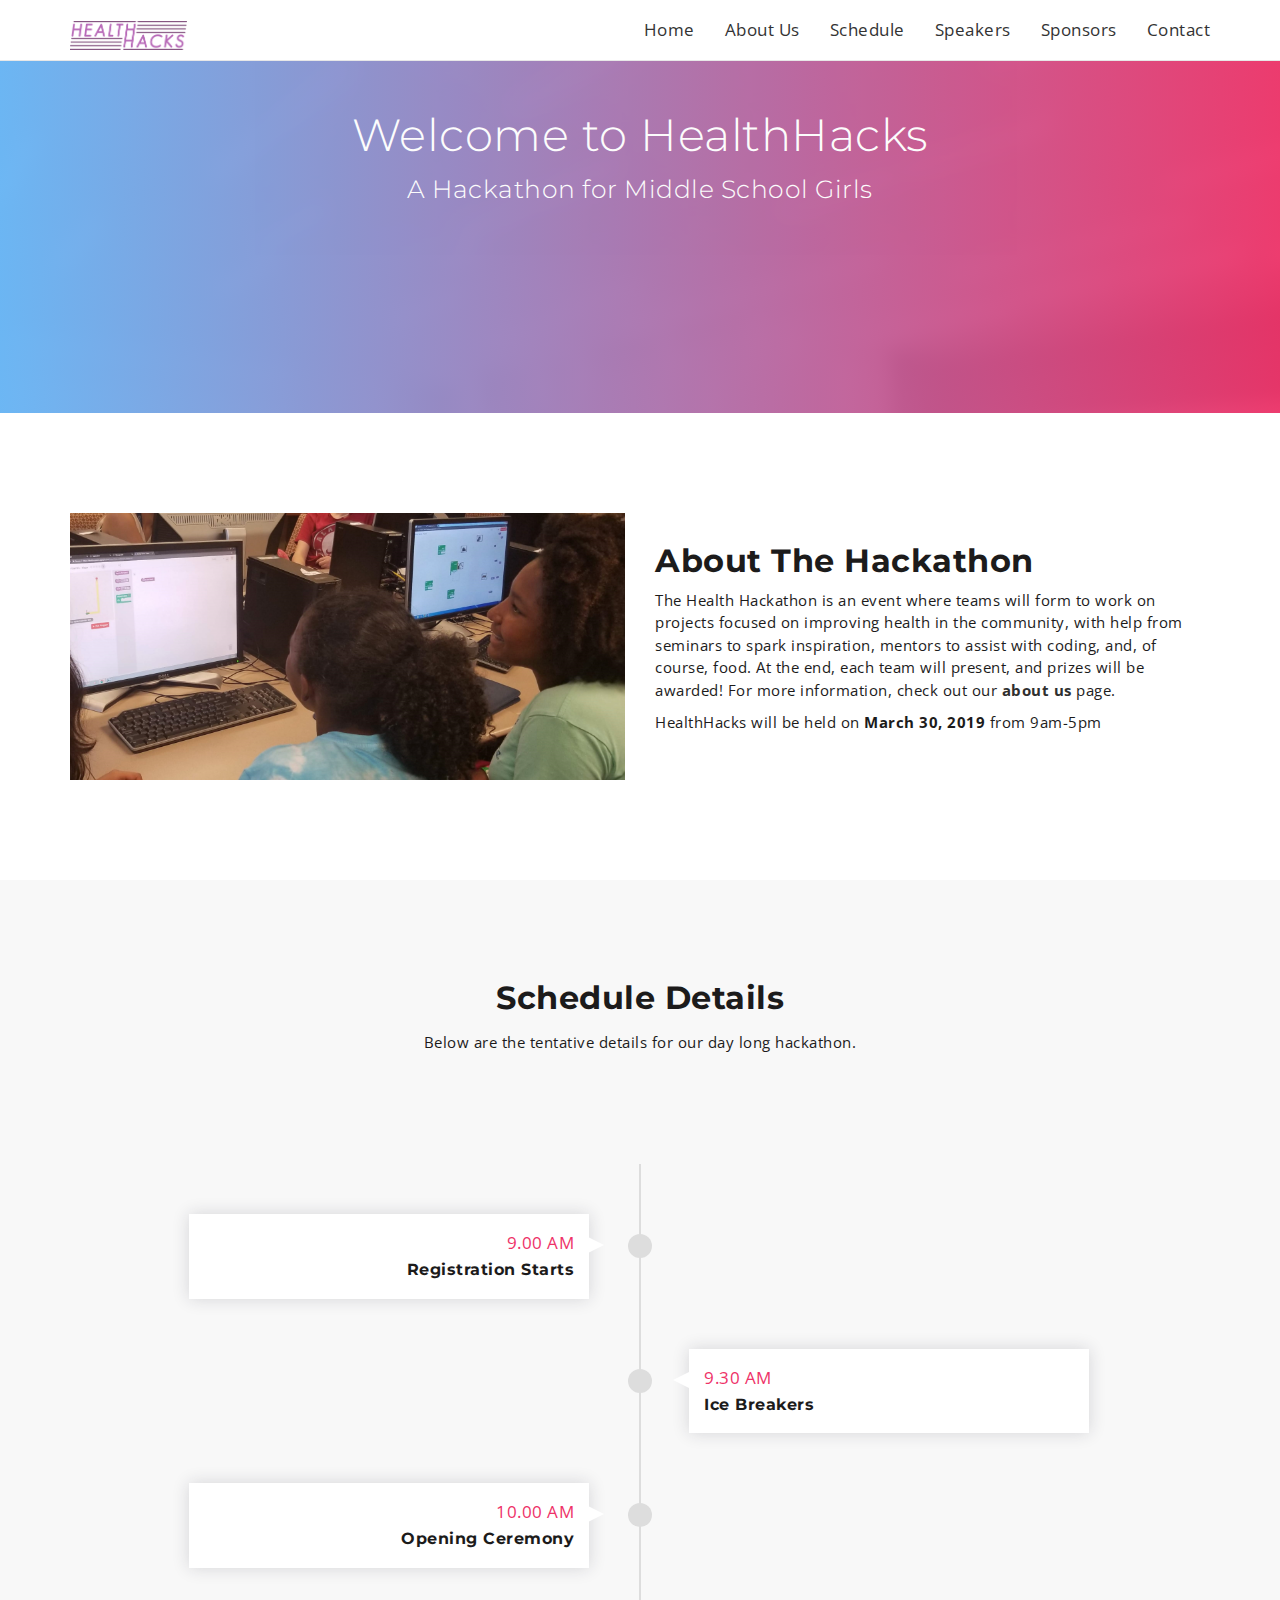
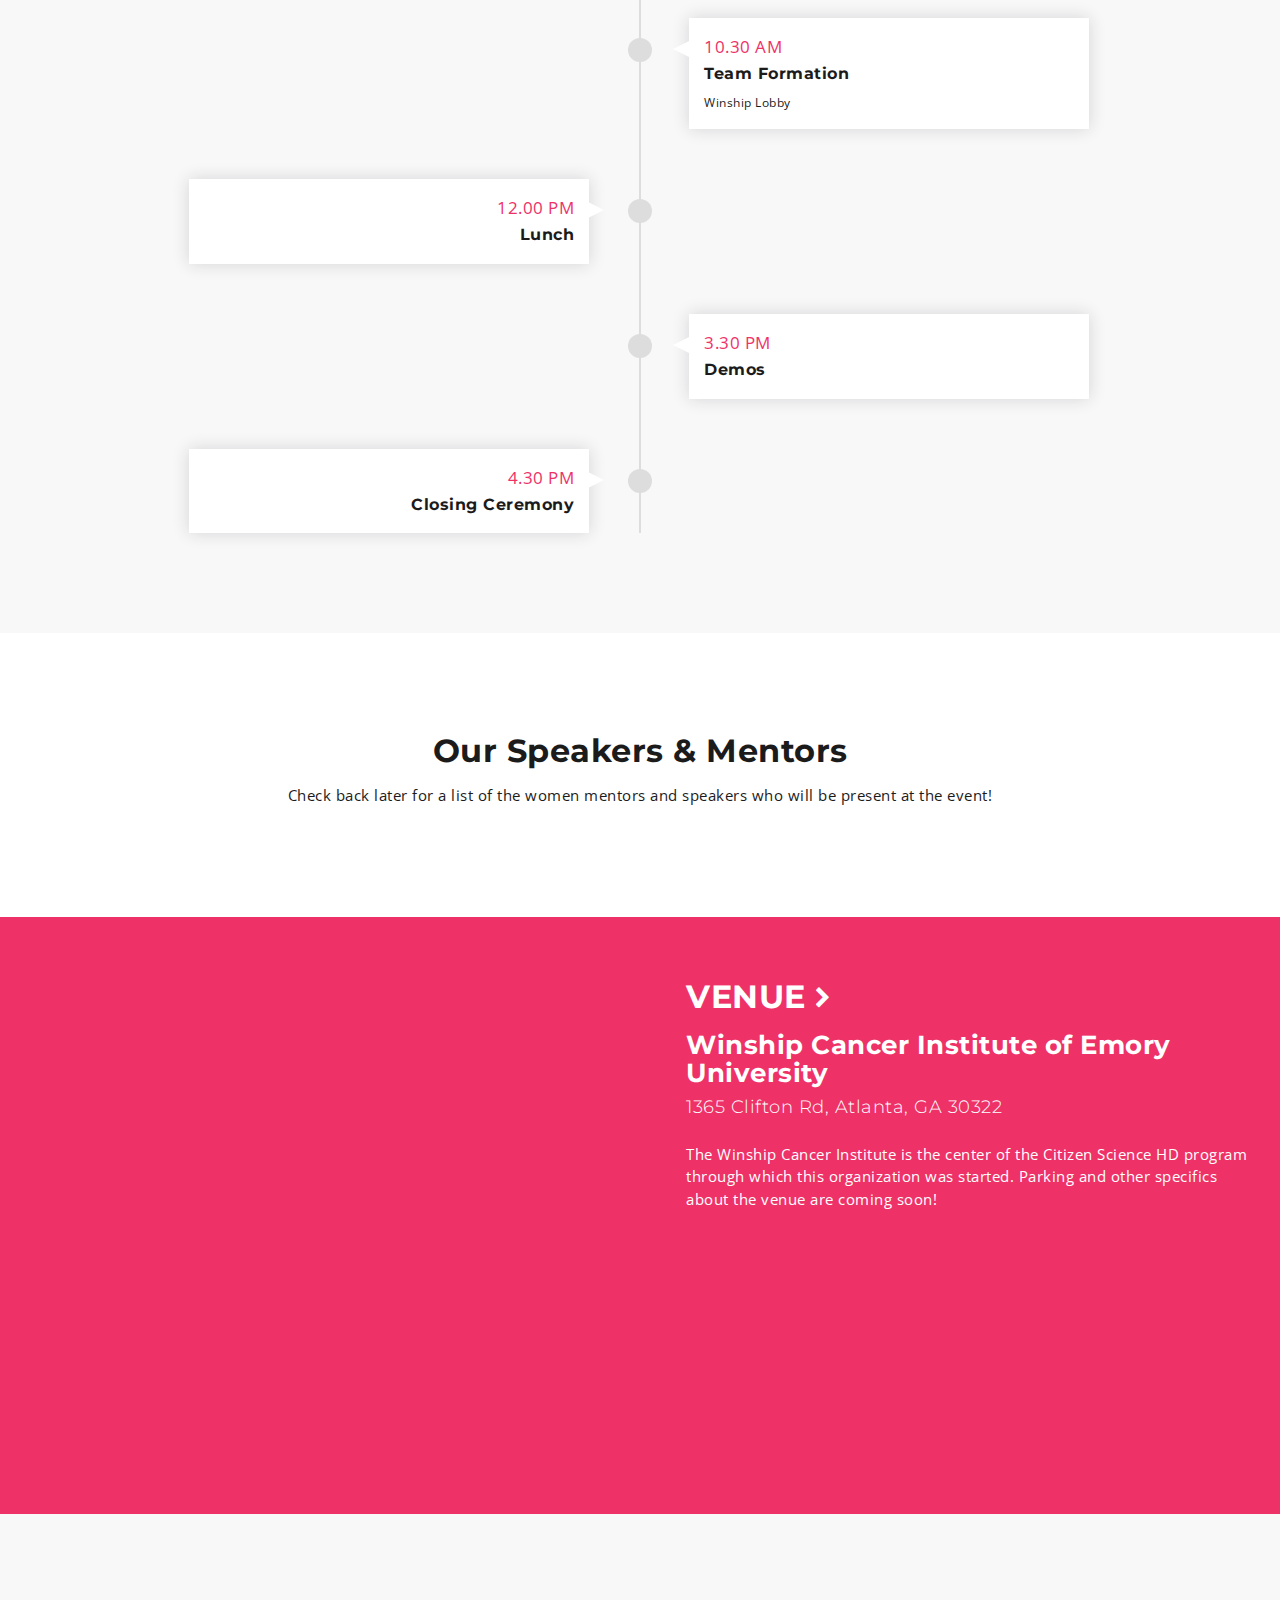
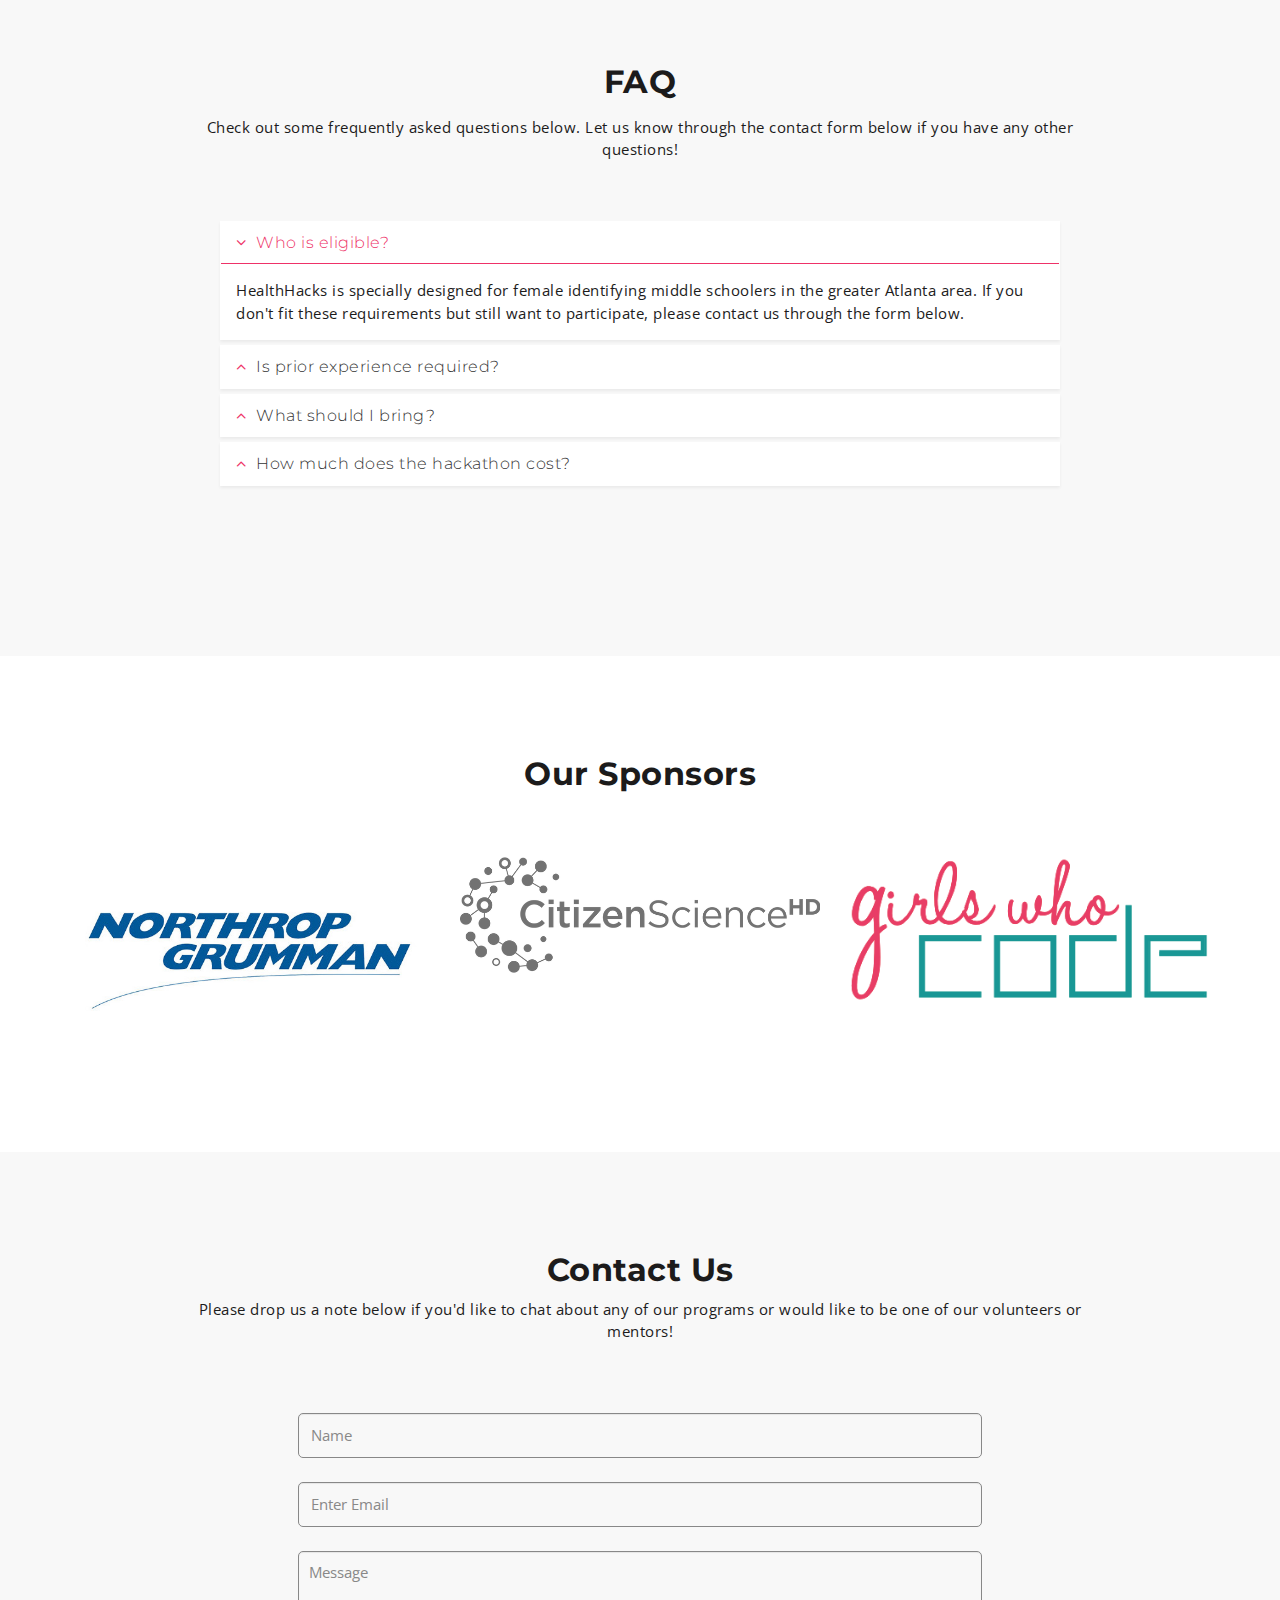
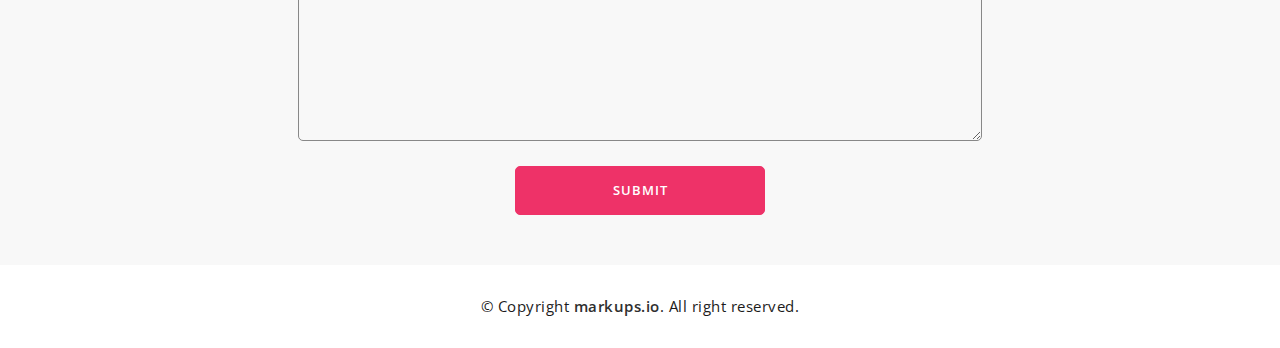
==== commit f319decb: "added sponsors" ====
--- a/index.html
+++ b/index.html
@@ -673,7 +673,7 @@
 								
 									<div class="col-md-4 col-sm-5 col-xs-4">
 										<div class="">
-											<img src="assets/images/sponsors/flatiron.png" alt="Brand Logo">
+											<img src="assets/images/sponsors/northrop_grumann.jpg" alt="Brand Logo">
 										</div>
 									</div>
 
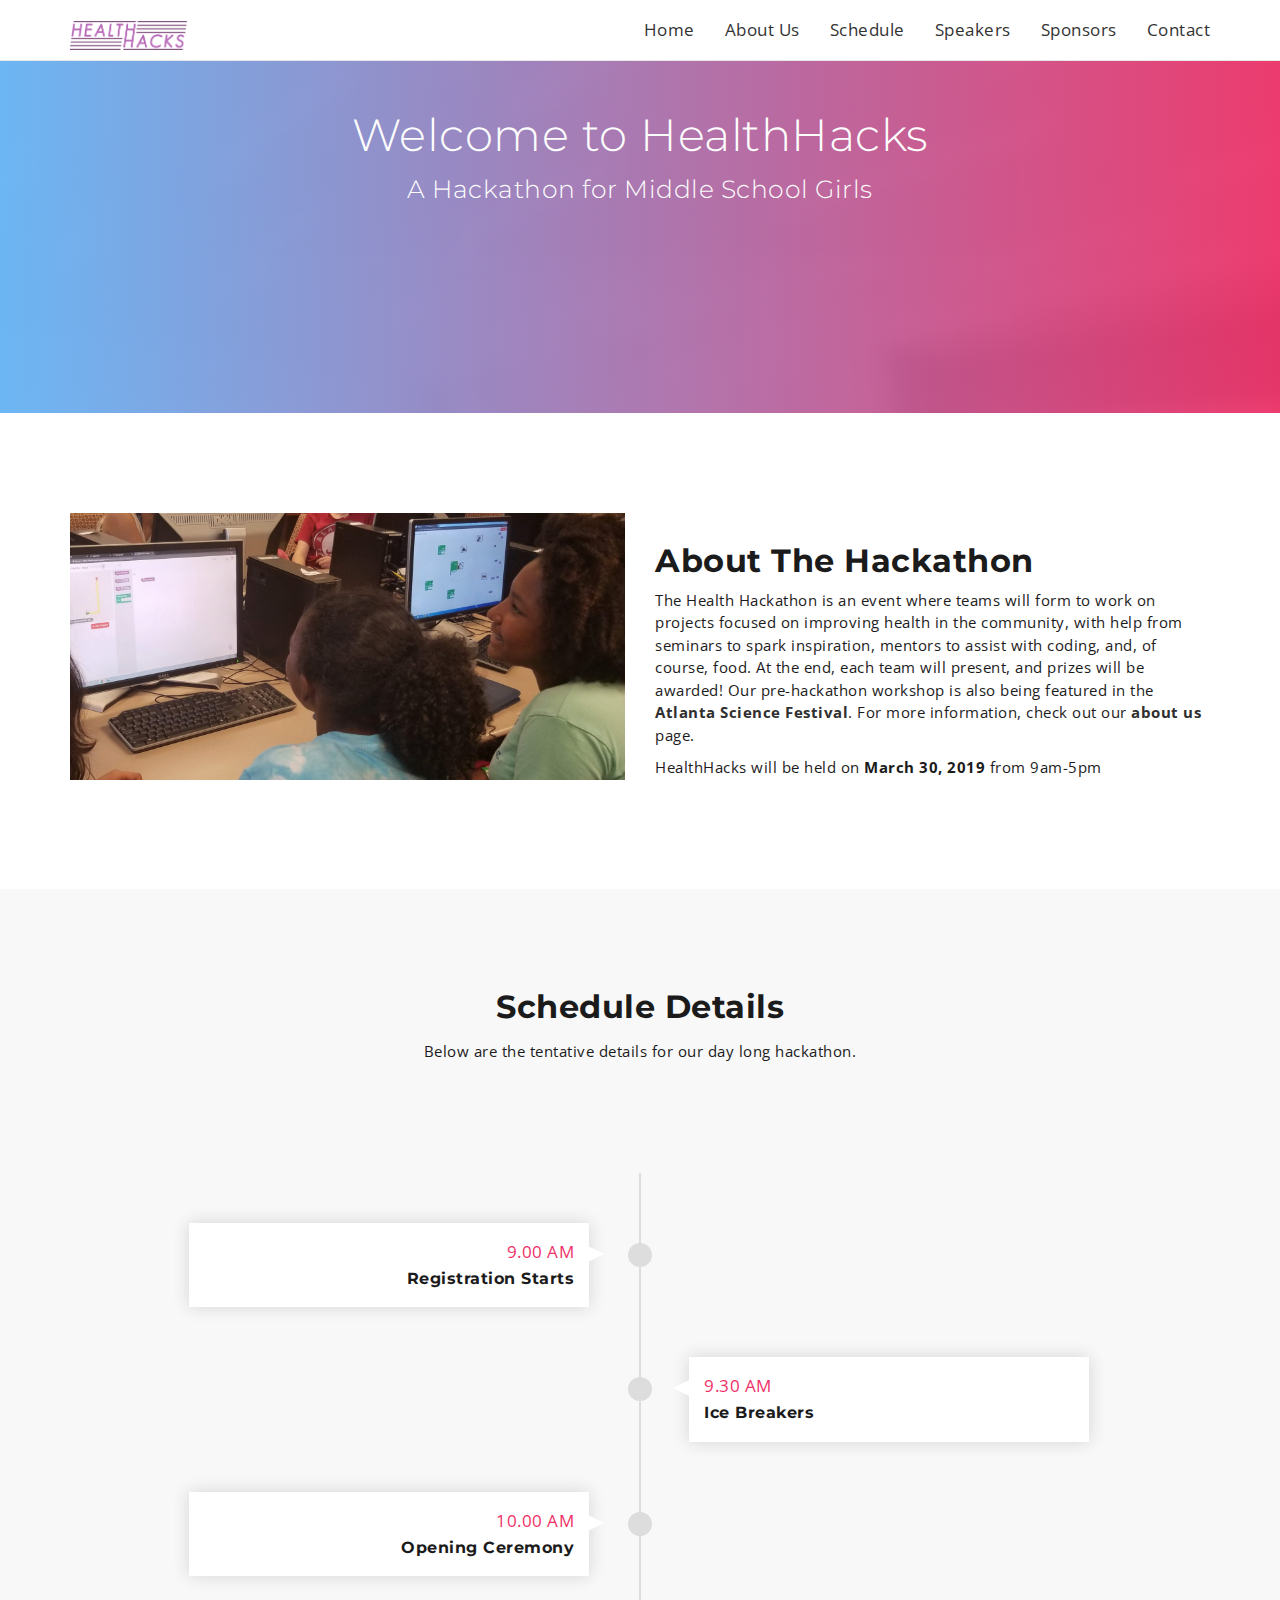
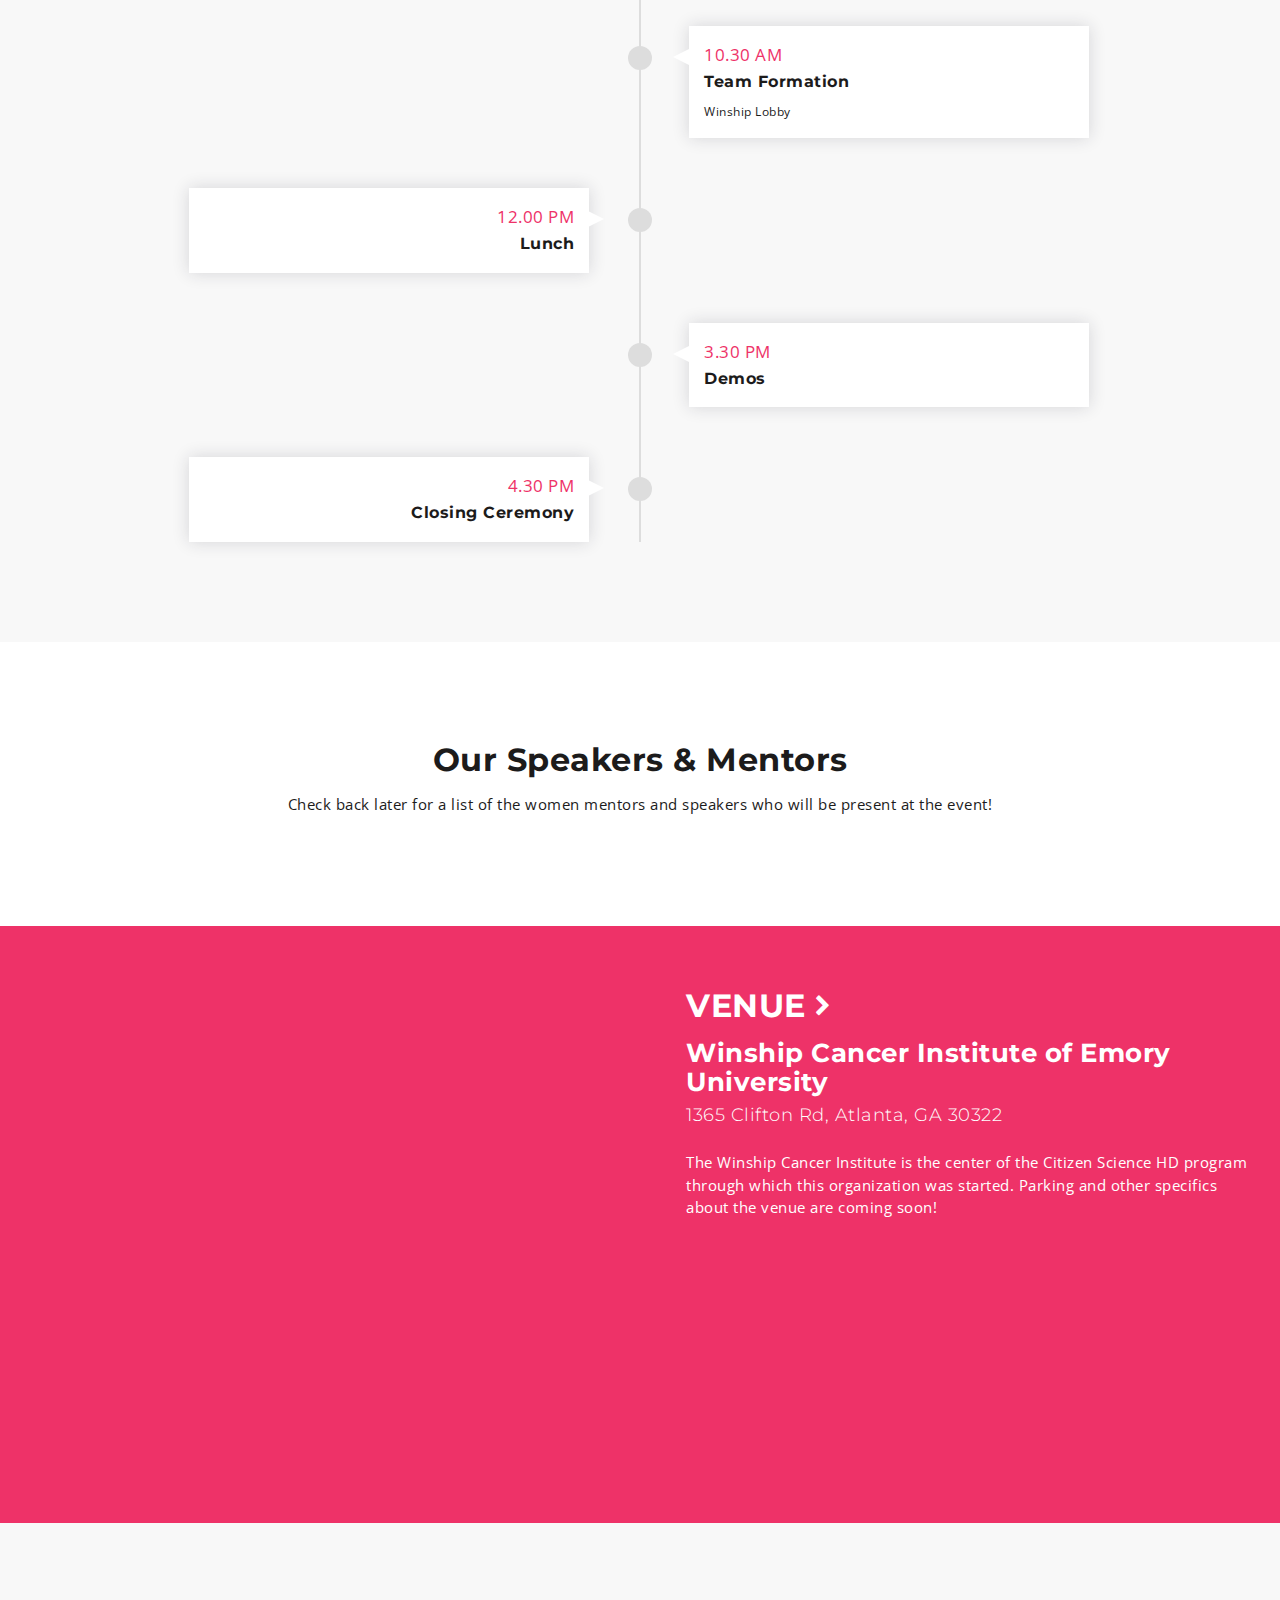
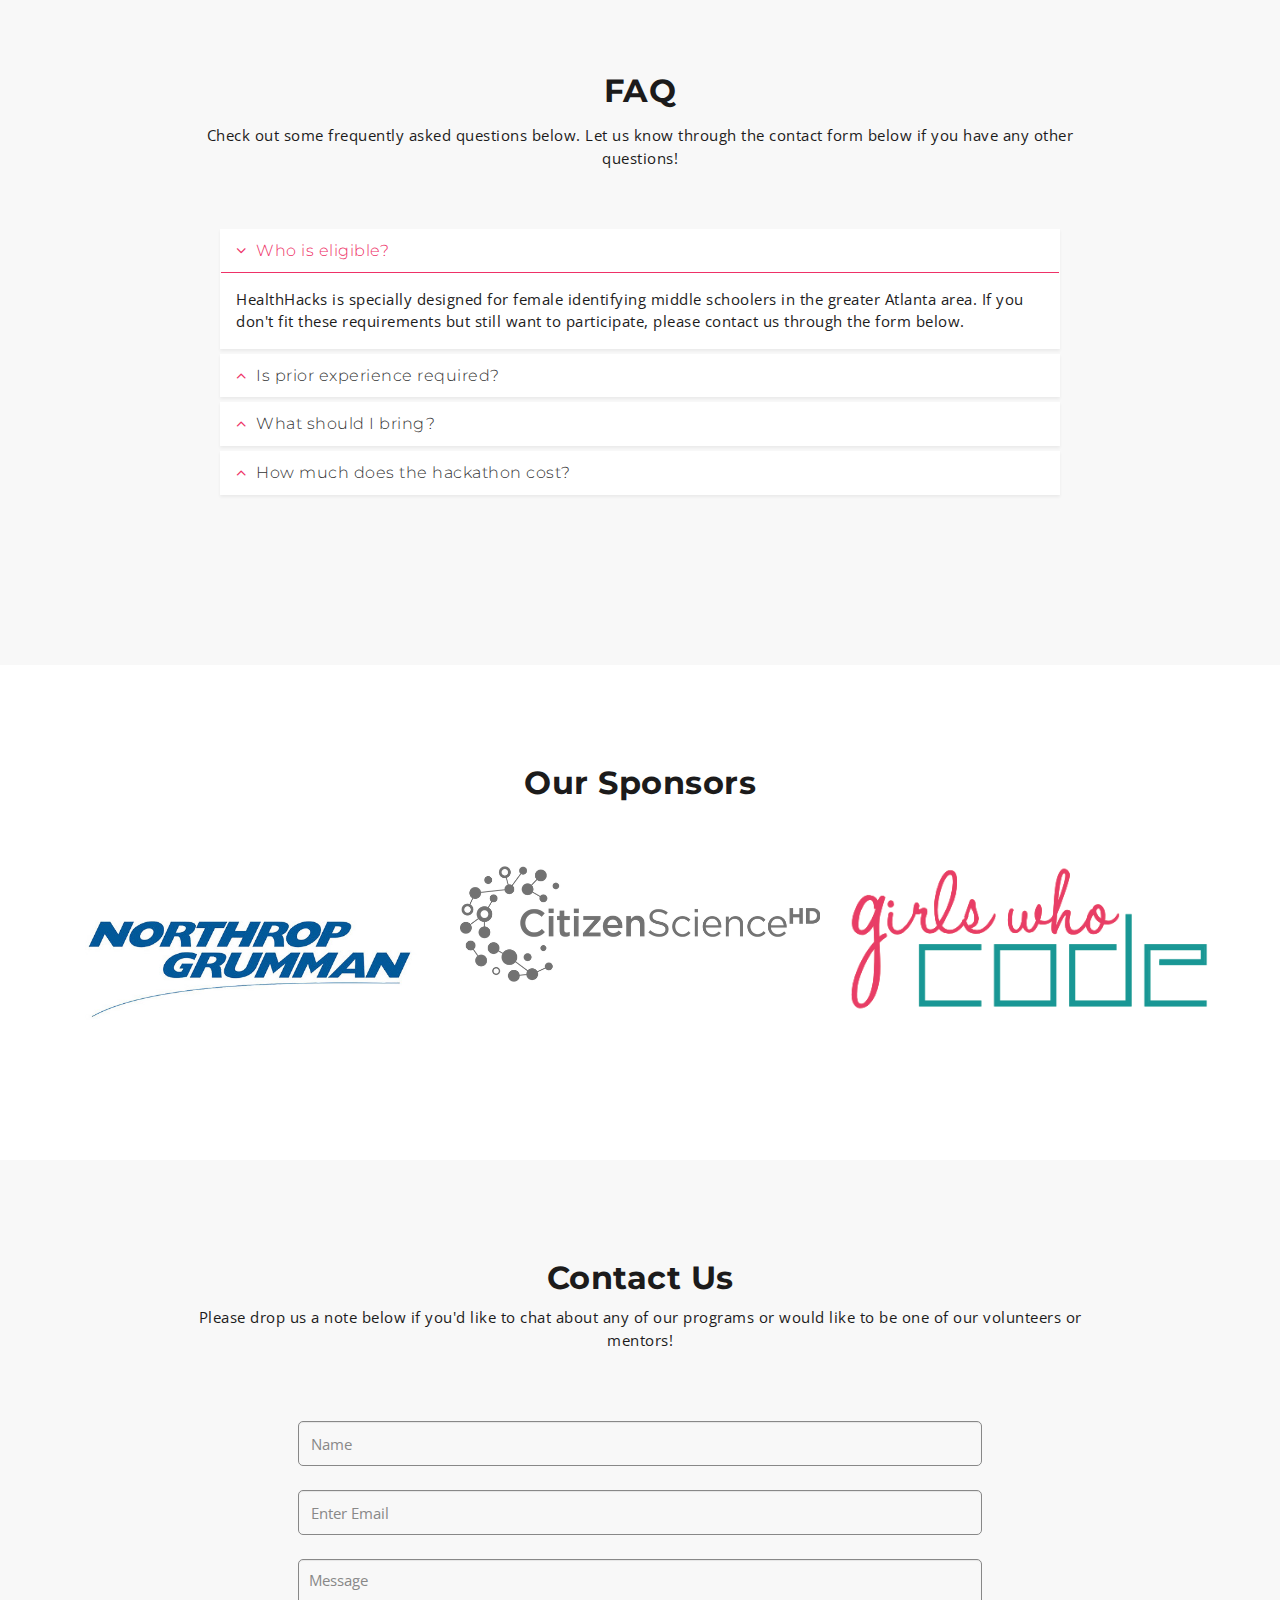
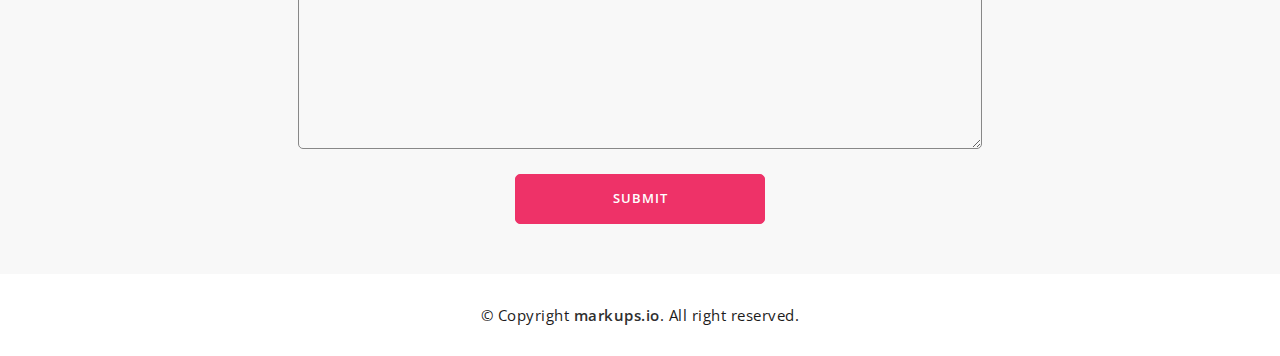
==== commit 5f0959c0: "added links" ====
--- a/index.html
+++ b/index.html
@@ -168,7 +168,7 @@
 								<div class="col-md-6">
 									<div class="mu-about-right">
 										<h2>About The Hackathon</h2>
-										<p>The Health Hackathon is an event where teams will form to work on projects focused on improving health in the community, with help from seminars to spark inspiration, mentors to assist with coding, and, of course, food. At the end, each team will present, and prizes will be awarded! For more information, check out our <a href="about.html" style="font-weight:bold;">about us</a> page.</p>
+										<p>The Health Hackathon is an event where teams will form to work on projects focused on improving health in the community, with help from seminars to spark inspiration, mentors to assist with coding, and, of course, food. At the end, each team will present, and prizes will be awarded! Our pre-hackathon workshop is also being featured in the <a href ="http://atlantasciencefestival.org/events-2019/citizen-science-mini-hackathon-workshop/" target="_blank" style="font-weight:bold;">Atlanta Science Festival</a>. For more information, check out our <a href="about.html" style="font-weight:bold;">about us</a> page.</p>
 										<p>HealthHacks will be held on <strong>March 30, 2019</strong> from 9am-5pm</p>
 									</div>
 								</div>
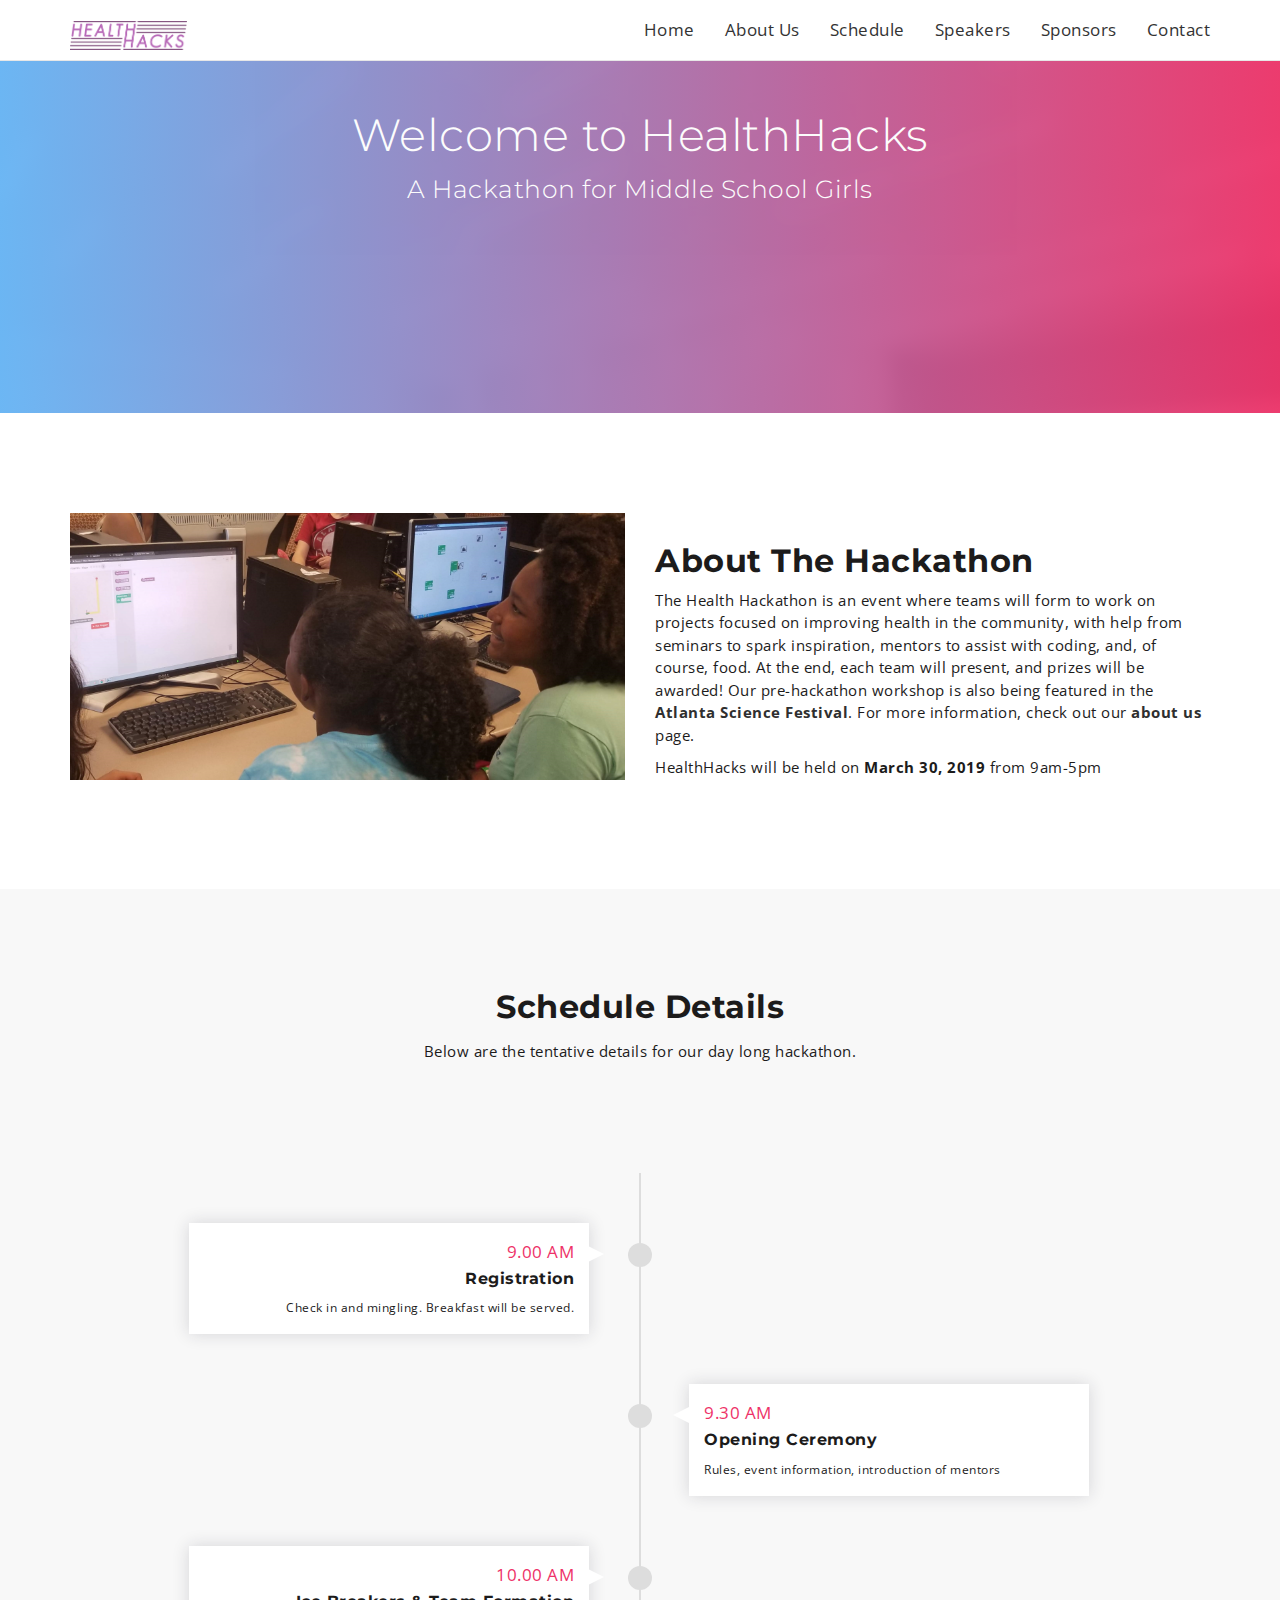
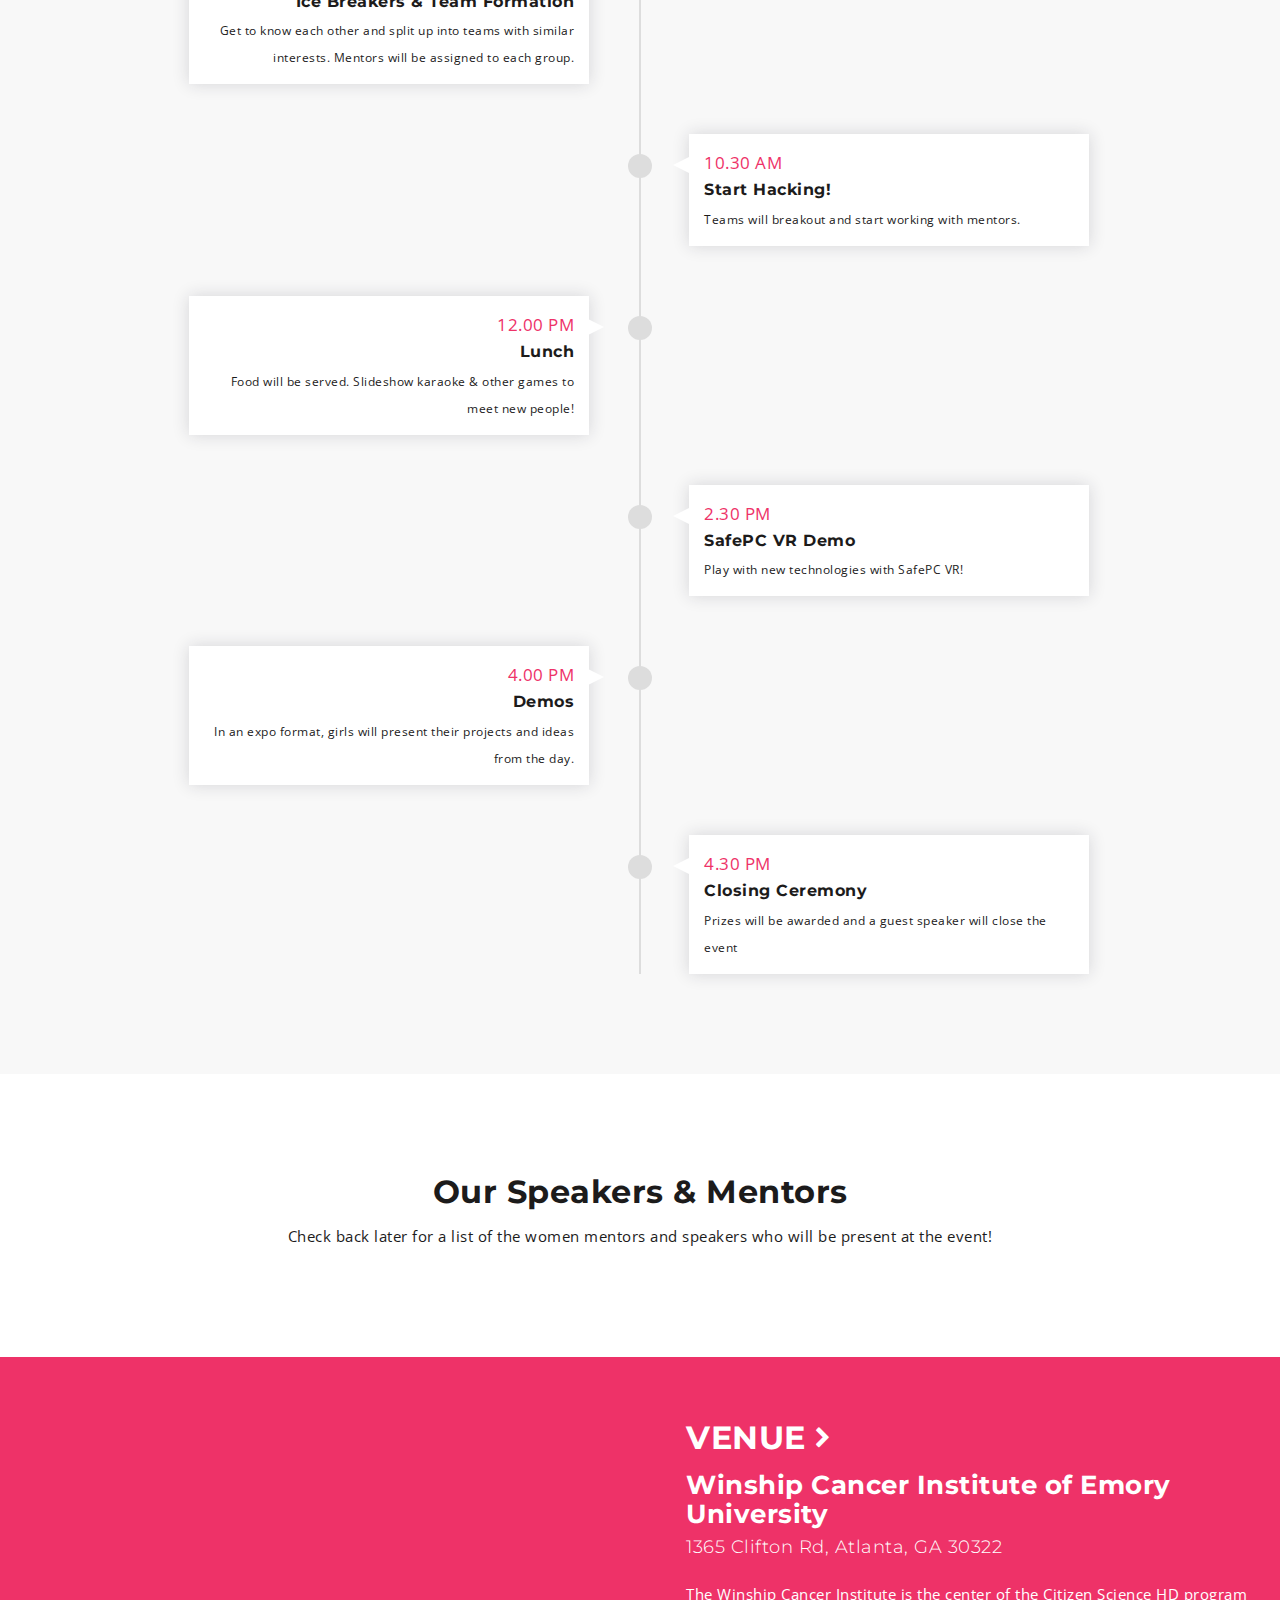
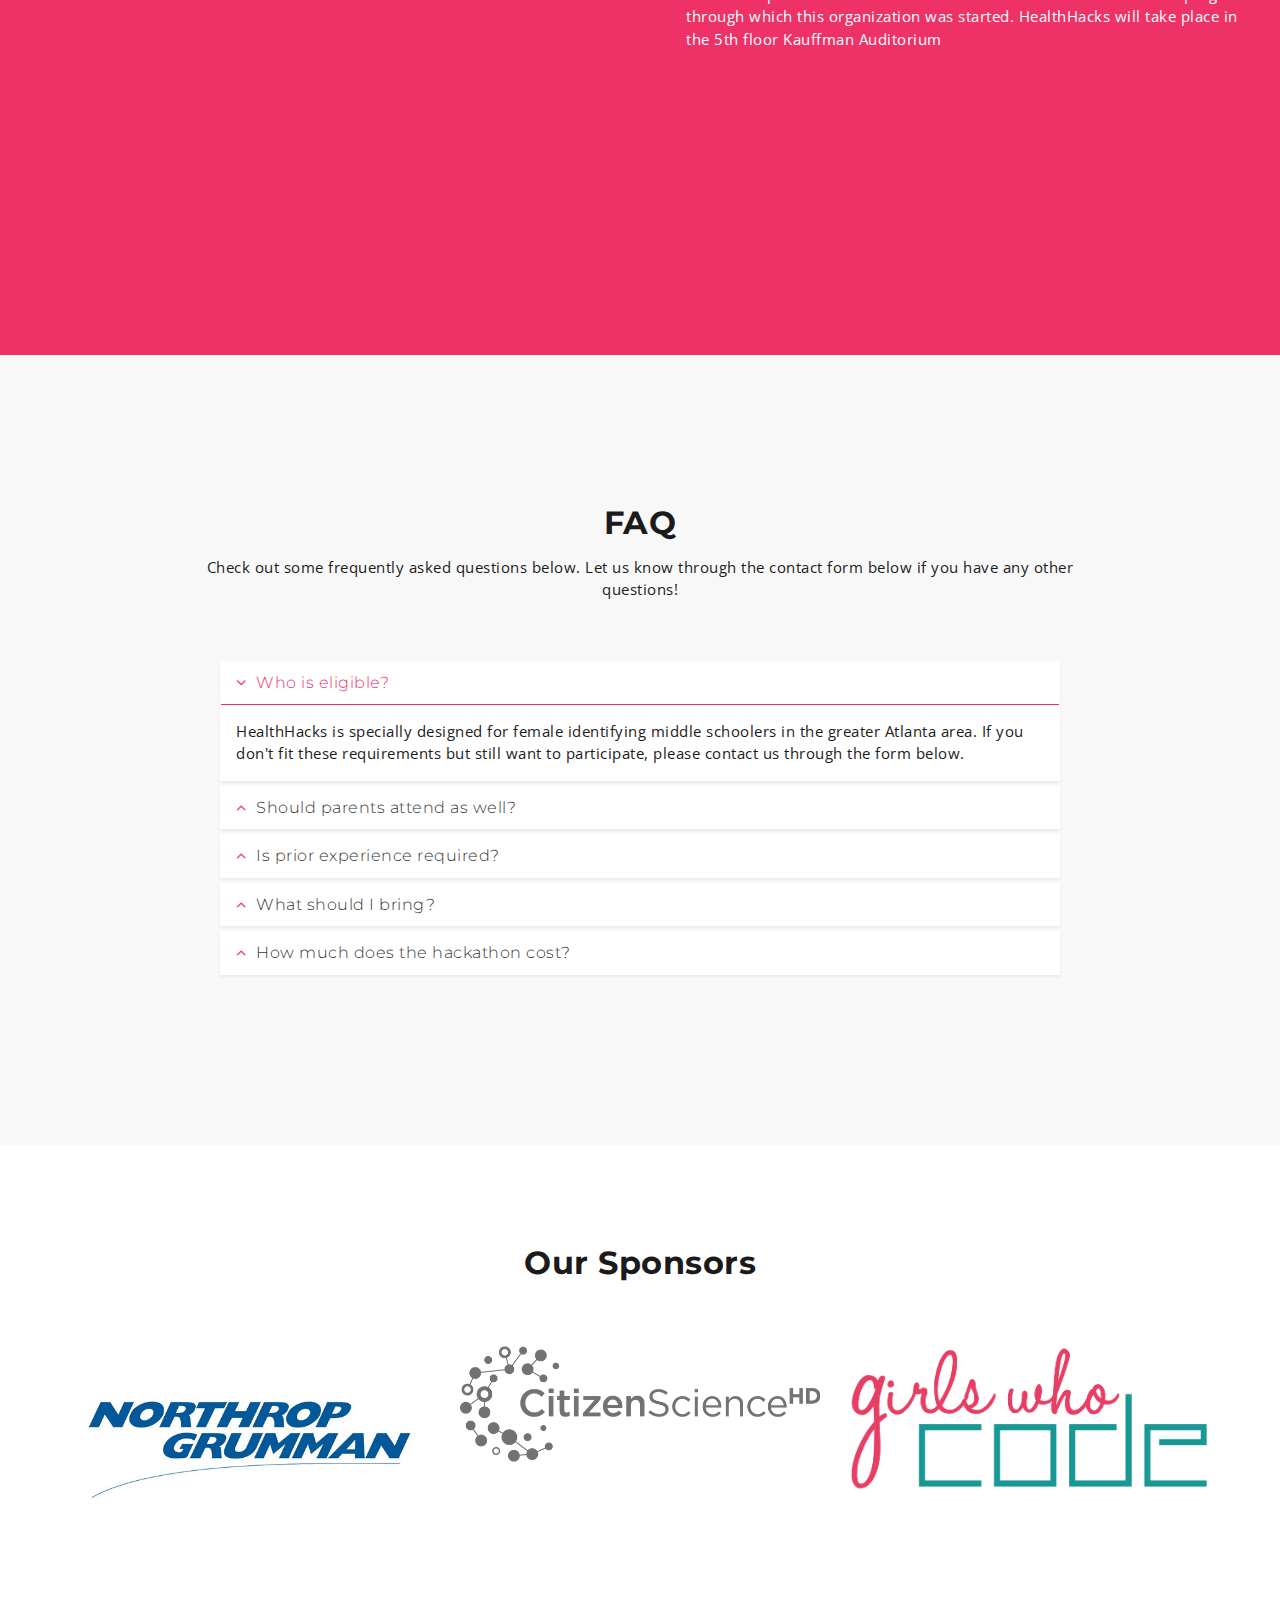
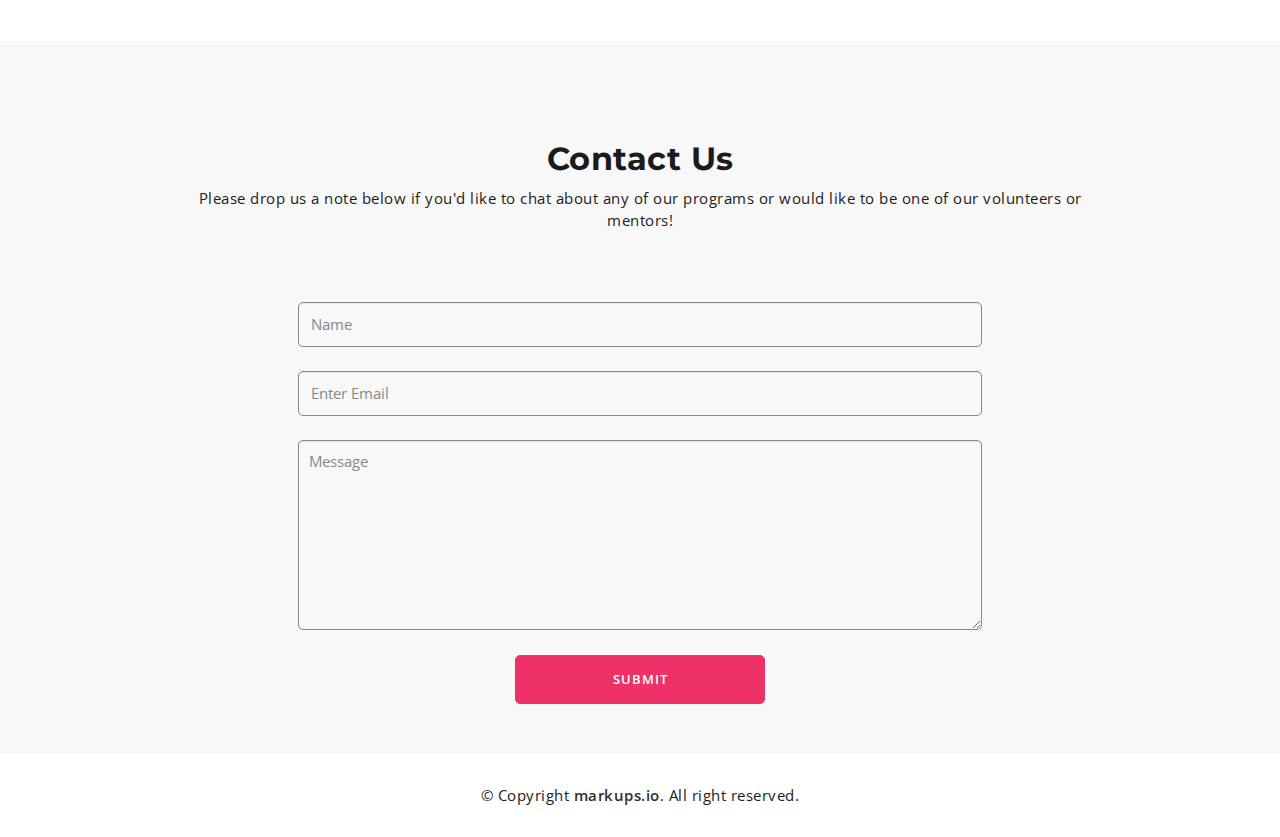
==== commit fcfa617b: "updated schedule" ====
--- a/index.html
+++ b/index.html
@@ -237,46 +237,58 @@
 								    		<li>
 								    			<div class="mu-single-event">
 								    				<p class="mu-event-time">9.00 AM</p>
-								    				<h3>Registration Starts</h3>
+								    				<h3>Registration</h3>
+								    				<span>Check in and mingling. Breakfast will be served.</span>
 								    			</div>
 								    		</li>
 								    		<li>
 								    			<div class="mu-single-event">
 								    				<!-- <img src="assets/images/speaker-1.jpg" alt="event speaker"> -->
 								    				<p class="mu-event-time">9.30 AM</p>
-								    				<h3>Ice Breakers</h3>
-								    				<!-- <span>By Karl Groves</span> -->
+								    				<h3>Opening Ceremony</h3>
+								    				<span>Rules, event information, introduction of mentors</span>
 								    			</div>
 								    		</li>
 											<li>
 								    			<div class="mu-single-event">
 								    				<p class="mu-event-time">10.00 AM</p>
-								    				<h3>Opening Ceremony</h3>
+								    				<h3>Ice Breakers & Team Formation</h3>
+								    				<span>Get to know each other and split up into teams with similar interests. Mentors will be assigned to each group.</span>
 								    			</div>
 								    		</li>
 								    		<li>
 								    			<div class="mu-single-event">
 								    				<p class="mu-event-time">10.30 AM</p>
-								    				<h3>Team Formation</h3>
-								    				<span>Winship Lobby</span>
+								    				<h3>Start Hacking!</h3>
+								    				<span>Teams will breakout and start working with mentors.</span>
 								    			</div>
 								    		</li>
 								    		<li>
 								    			<div class="mu-single-event">
 								    				<p class="mu-event-time">12.00 PM</p>
 								    				<h3>Lunch</h3>
-								    			</div>
-								    		</li>
-								    		<li>
-								    			<div class="mu-single-event">
-								    				<p class="mu-event-time">3.30 PM</p>
+								    				<span>Food will be served. Slideshow karaoke & other games to meet new people!</span>
+								    			</div>
+								    		</li>
+								    		<li>
+								    			<div class="mu-single-event">
+								    				<p class="mu-event-time">2.30 PM</p>
+								    				<h3>SafePC VR Demo</h3>
+								    				<span>Play with new technologies with SafePC VR!</span>
+								    			</div>
+								    		</li>
+								    		<li>
+								    			<div class="mu-single-event">
+								    				<p class="mu-event-time">4.00 PM</p>
 								    				<h3>Demos</h3>
+								    				<span>In an expo format, girls will present their projects and ideas from the day.</span>
 								    			</div>
 								    		</li>
 											<li>
 								    			<div class="mu-single-event">
 								    				<p class="mu-event-time">4.30 PM</p>
 								    				<h3>Closing Ceremony</h3>
+								    				<span>Prizes will be awarded and a guest speaker will close the event</span>
 								    			</div>
 								    		</li>
 								    	</ul>
@@ -496,7 +508,7 @@
 							<h2>VENUE <i class="fa fa-chevron-right" aria-hidden="true"></i></h2>
 							<h3>Winship Cancer Institute of Emory University</h3>
 							<h4>1365 Clifton Rd, Atlanta, GA 30322</h4>
-							<p>The Winship Cancer Institute is the center of the Citizen Science HD program through which this organization was started. Parking and other specifics about the venue are coming soon!</p>
+							<p>The Winship Cancer Institute is the center of the Citizen Science HD program through which this organization was started. HealthHacks will take place in the 5th floor Kauffman Auditorium</p>
 						</div>
 					</div>
 
@@ -596,6 +608,21 @@
 							          <div id="collapseOne" class="panel-collapse collapse in">
 							            <div class="panel-body">
 							              HealthHacks is specially designed for female identifying middle schoolers in the greater Atlanta area. If you don't fit these requirements but still want to participate, please contact us through the form below.
+							            </div>
+							          </div>
+							        </div>
+
+							        <div class="panel panel-default">
+							          <div class="panel-heading">
+							            <h4 class="panel-title">
+							              <a data-toggle="collapse" data-parent="#accordion" href="#collapseTwo">
+							                <span class="fa fa-angle-up"></span> Should parents attend as well?
+							              </a>
+							            </h4>
+							          </div>
+							          <div id="collapseTwo" class="panel-collapse collapse">
+							            <div class="panel-body">
+							              Parents are not required to attend, unless participants are under 10 years of age. Students will be busy with mentors throughout the day, but parents are welcome to attend the expo at the end of the event.
 							            </div>
 							          </div>
 							        </div>
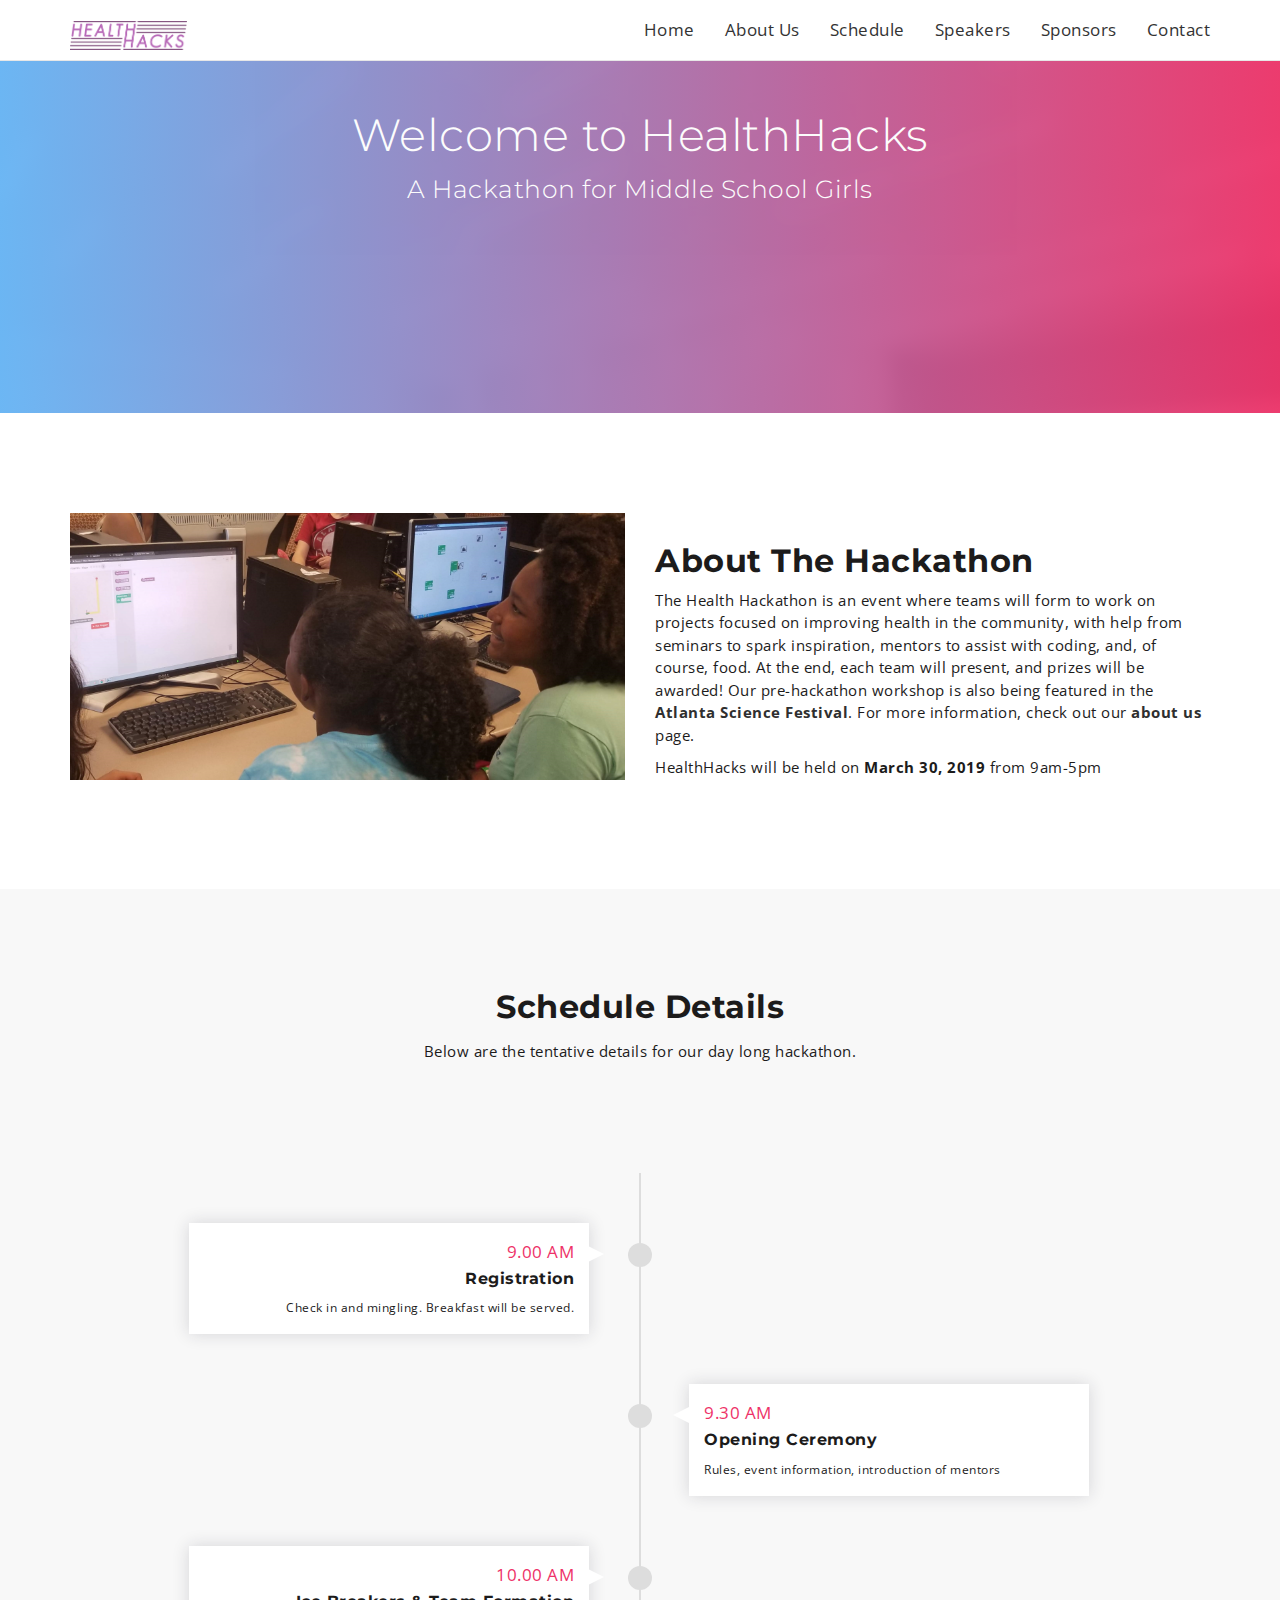
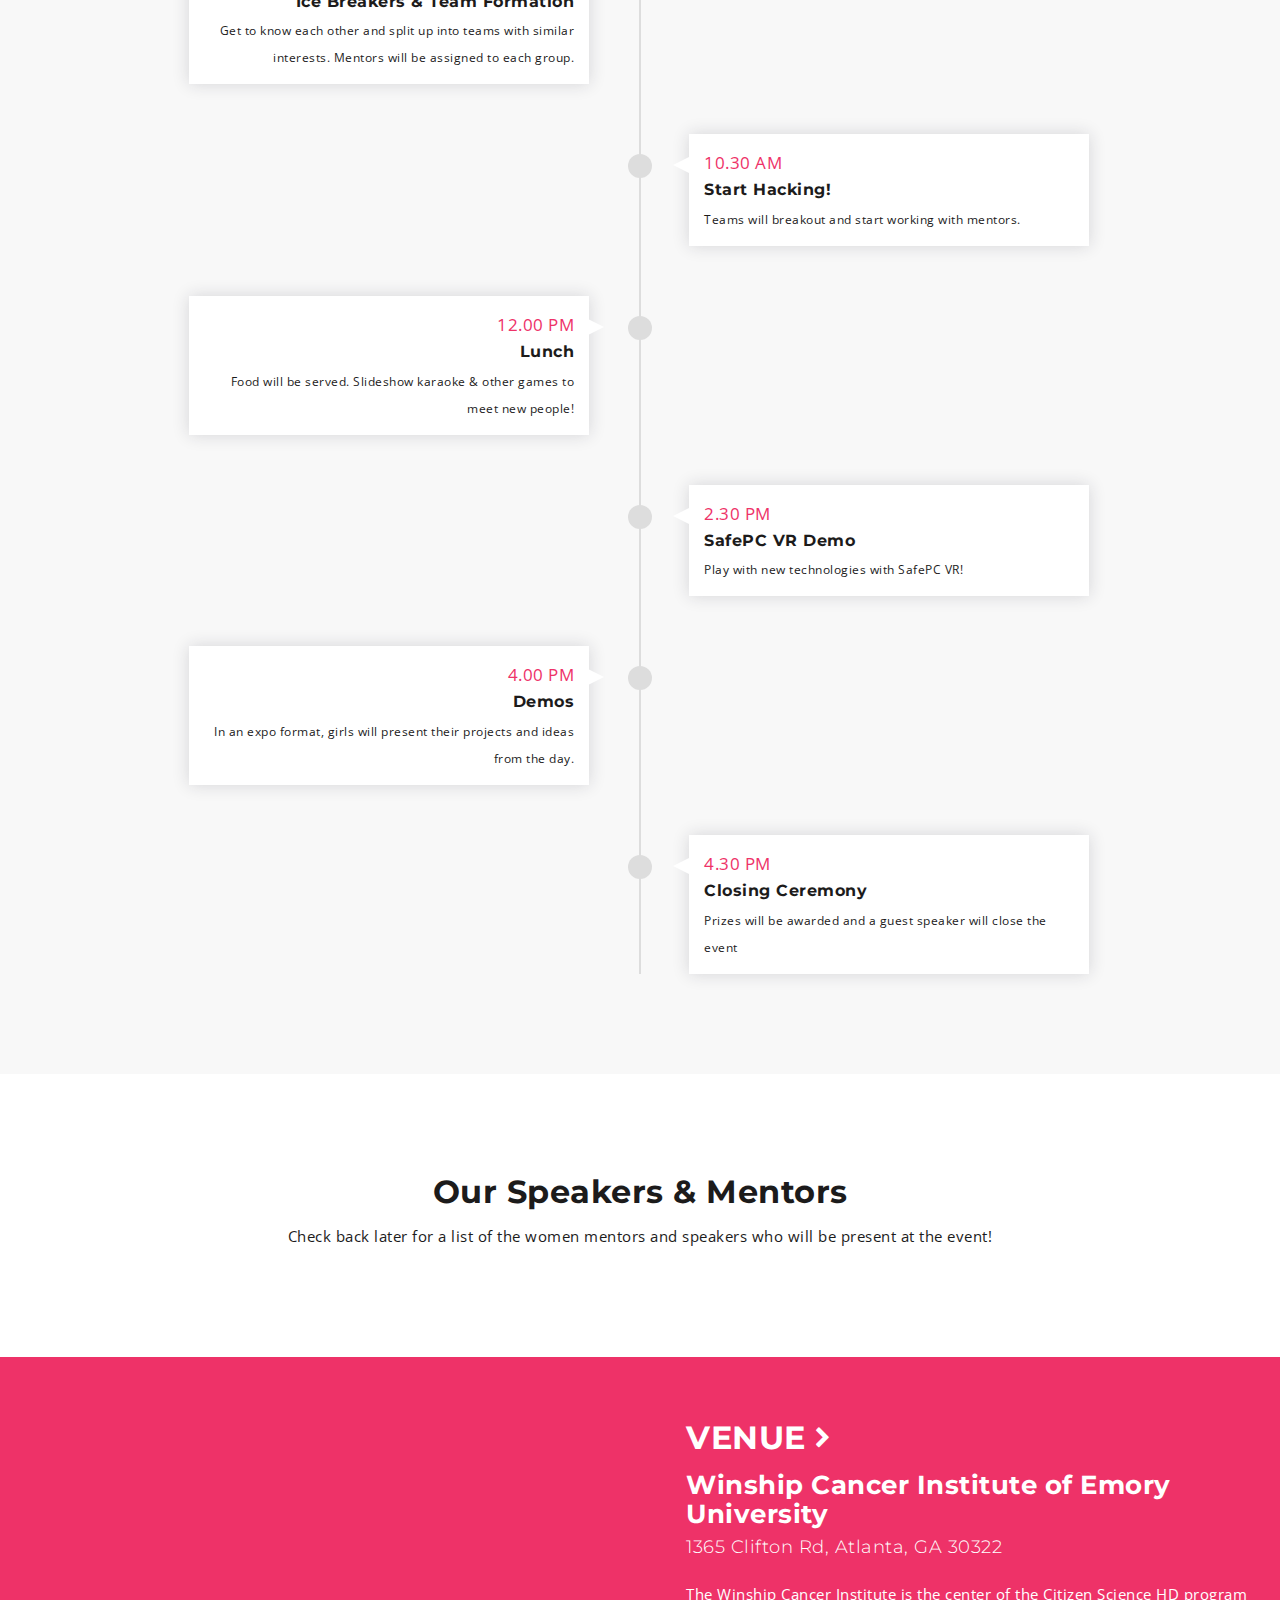
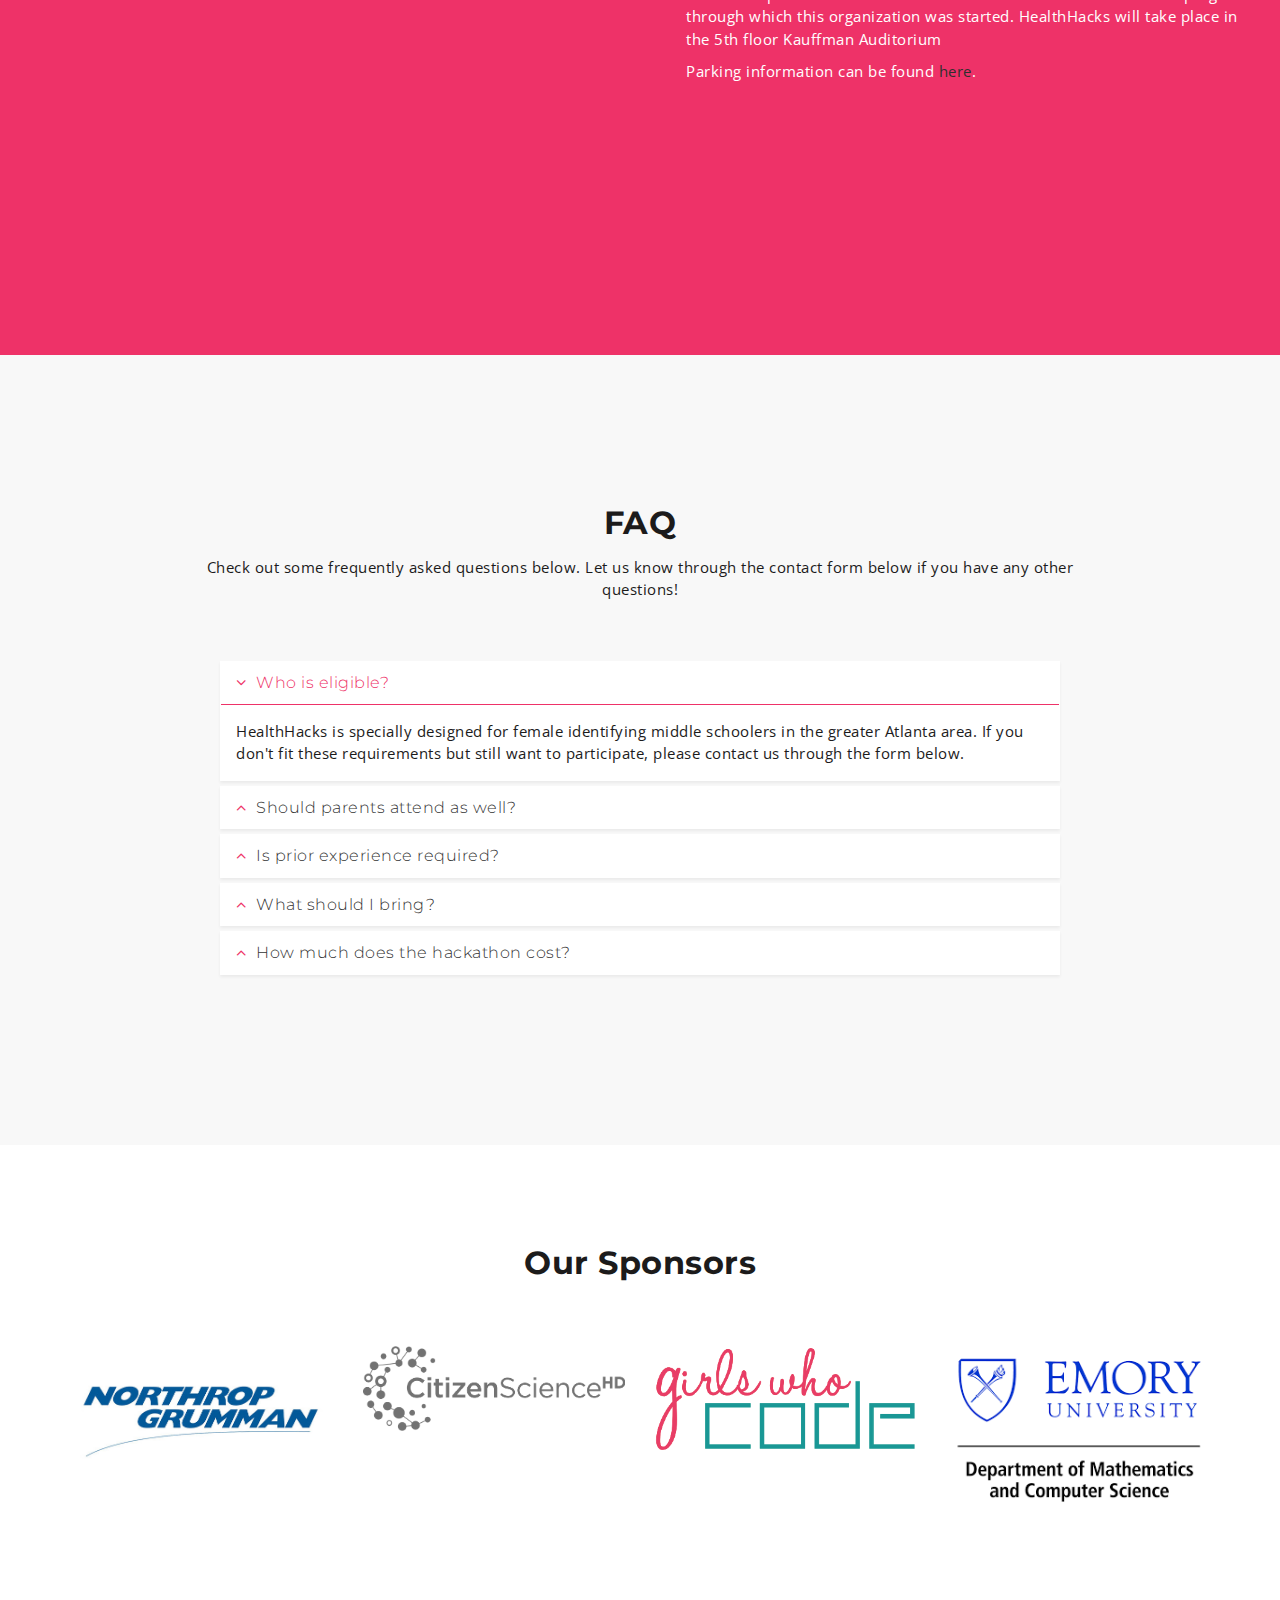
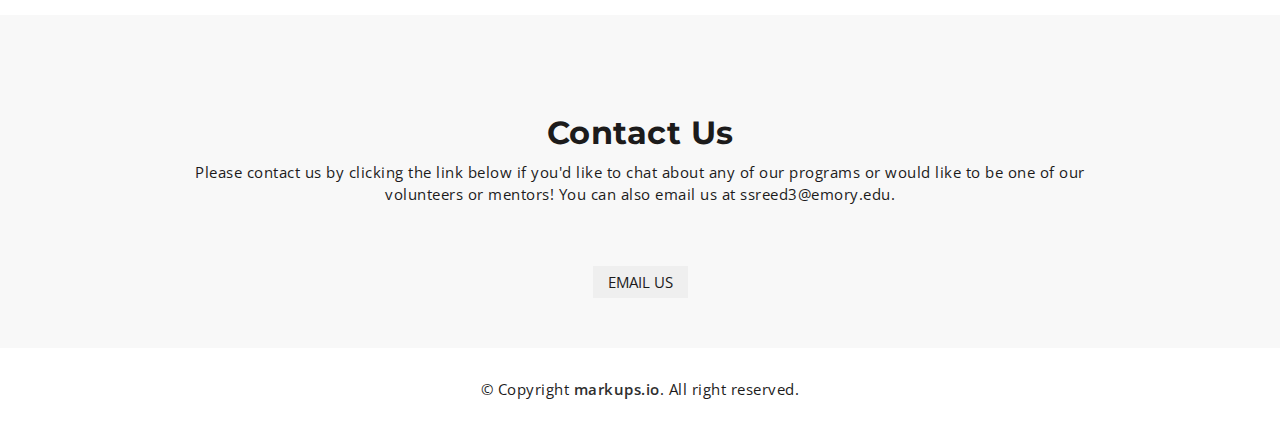
==== commit 54124164: "updated event info" ====
--- a/index.html
+++ b/index.html
@@ -509,6 +509,7 @@
 							<h3>Winship Cancer Institute of Emory University</h3>
 							<h4>1365 Clifton Rd, Atlanta, GA 30322</h4>
 							<p>The Winship Cancer Institute is the center of the Citizen Science HD program through which this organization was started. HealthHacks will take place in the 5th floor Kauffman Auditorium</p>
+							<p>Parking information can be found <a href="https://winshipcancer.emory.edu/patient-care/being-a-patient/parking-and-transportation.html" target="blank">here</a>.</p>
 						</div>
 					</div>
 
@@ -698,7 +699,7 @@
 							<div class="mu-sponsors-content">
 								<div class="row">
 								
-									<div class="col-md-4 col-sm-5 col-xs-4">
+									<div class="col-md-3 col-sm-5 col-xs-4">
 										<div class="">
 											<img src="assets/images/sponsors/northrop_grumann.jpg" alt="Brand Logo">
 										</div>
@@ -710,15 +711,21 @@
 										</div>
 									</div> -->
 
-									<div class="col-md-4 col-sm-4 col-xs-4">
+									<div class="col-md-3 col-sm-4 col-xs-4">
 										<div class="">
 											<img src="assets/images/sponsors/citizen-science-logo.png" alt="Brand Logo">
 										</div>
 									</div>
 
-									<div class="col-md-4 col-sm-4 col-xs-4">
+									<div class="col-md-3 col-sm-4 col-xs-4">
 										<div class="">
 											<img src="assets/images/sponsors/gwc.png" alt="Brand Logo">
+										</div>
+									</div>
+
+									<div class="col-md-3 col-sm-4 col-xs-4">
+										<div class="">
+											<img src="assets/images/sponsors/cs.png" alt="Brand Logo">
 										</div>
 									</div>
 
@@ -791,7 +798,7 @@
 
 							<div class="mu-title-area">
 								<h2 class="mu-heading-title">Contact Us</h2>
-								<p>Please drop us a note below if you'd like to chat about any of our programs or would like to be one of our volunteers or mentors!</p>
+								<p>Please contact us by clicking the link below if you'd like to chat about any of our programs or would like to be one of our volunteers or mentors! You can also email us at ssreed3@emory.edu.</p>
 							</div>
 
 							<!-- Start Contact Content -->
@@ -800,19 +807,7 @@
 
 								<div class="col-md-12">
 									<div class="mu-contact-form-area">
-										<div id="form-messages"></div>
-											<form id="ajax-contact" method="post" action="mailer.php" class="mu-contact-form">
-												<div class="form-group">                
-													<input type="text" class="form-control" placeholder="Name" id="name" name="name" required>
-												</div>
-												<div class="form-group">                
-													<input type="email" class="form-control" placeholder="Enter Email" id="email" name="email" required>
-												</div>              
-												<div class="form-group">
-													<textarea class="form-control" placeholder="Message" id="message" name="message" required></textarea>
-												</div>
-												<button type="submit" class="mu-send-msg-btn"><span>SUBMIT</span></button>
-								            </form>
+										<center><button class="button primary" onclick="location.href='mailto:shalini.sreedhar@emory.edu'" type="button"><span>EMAIL US</span></button></center>
 										</div>
 									</div>
 								</div>
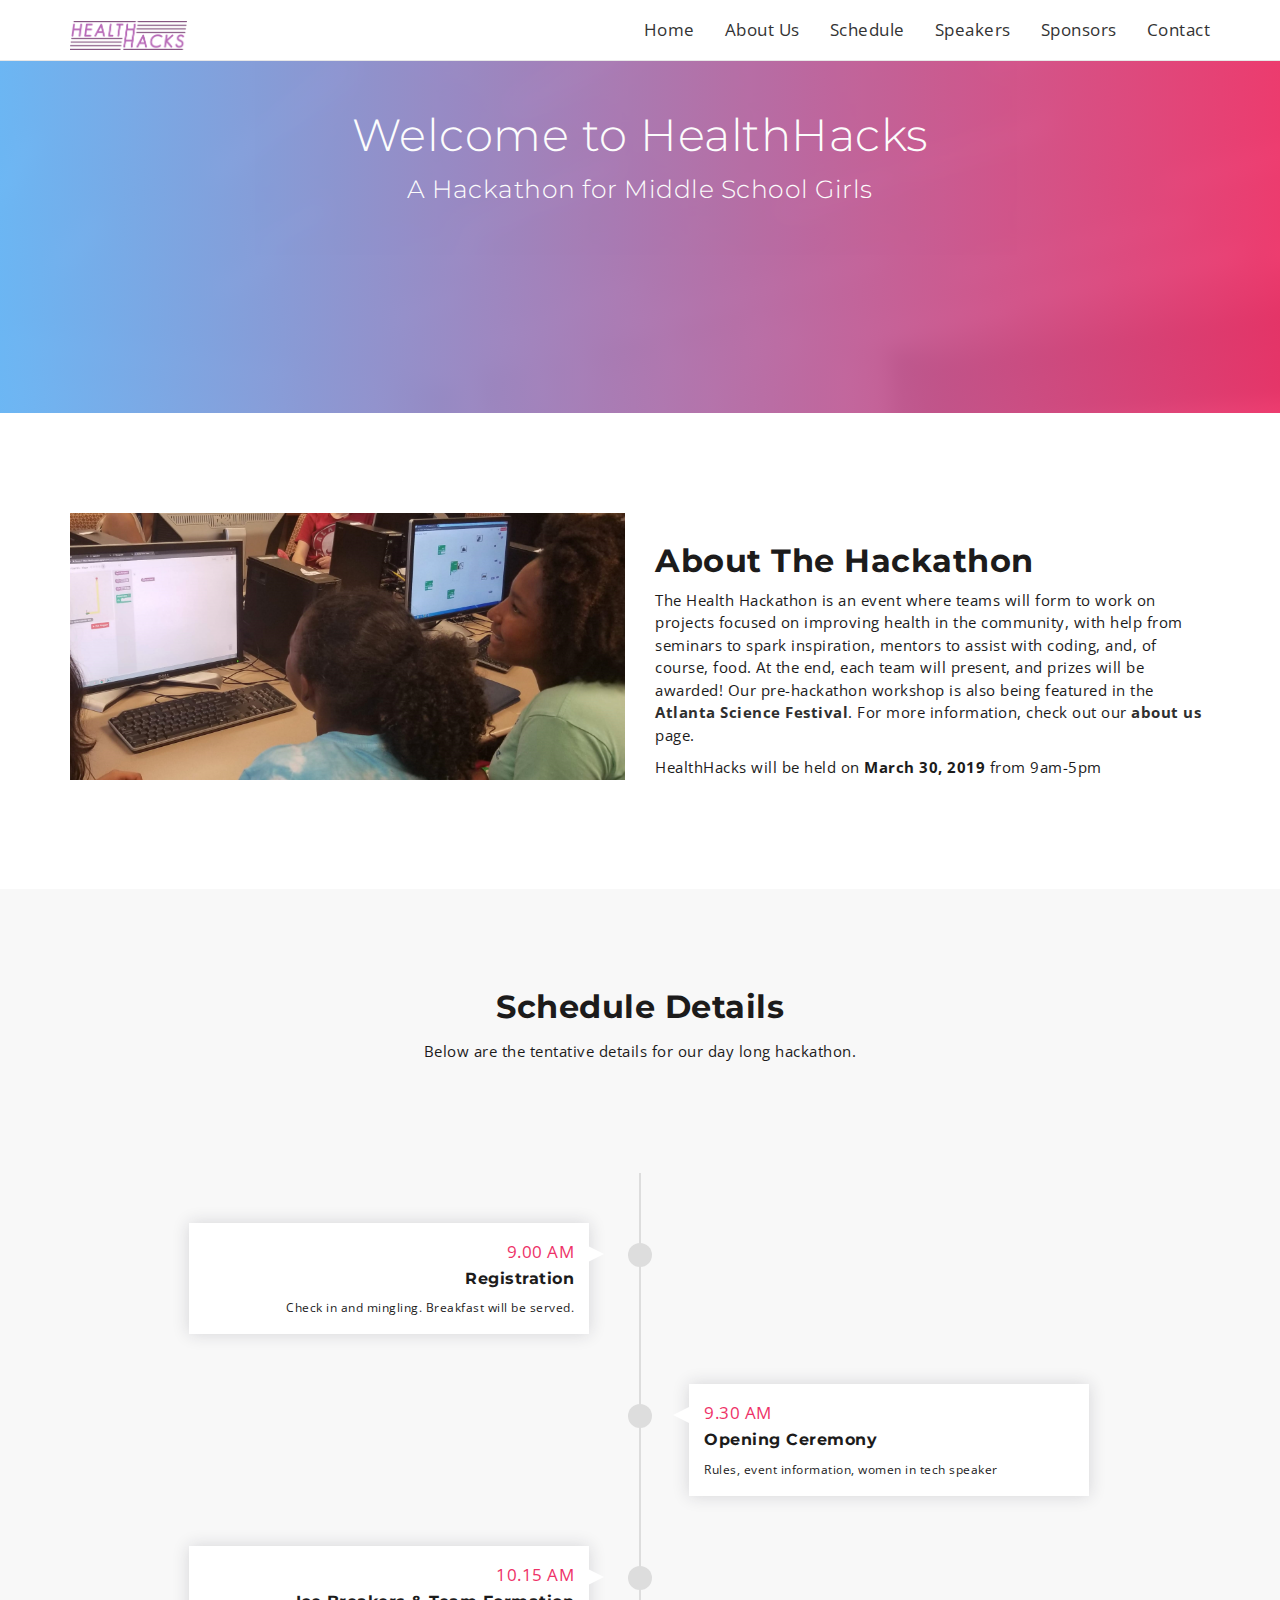
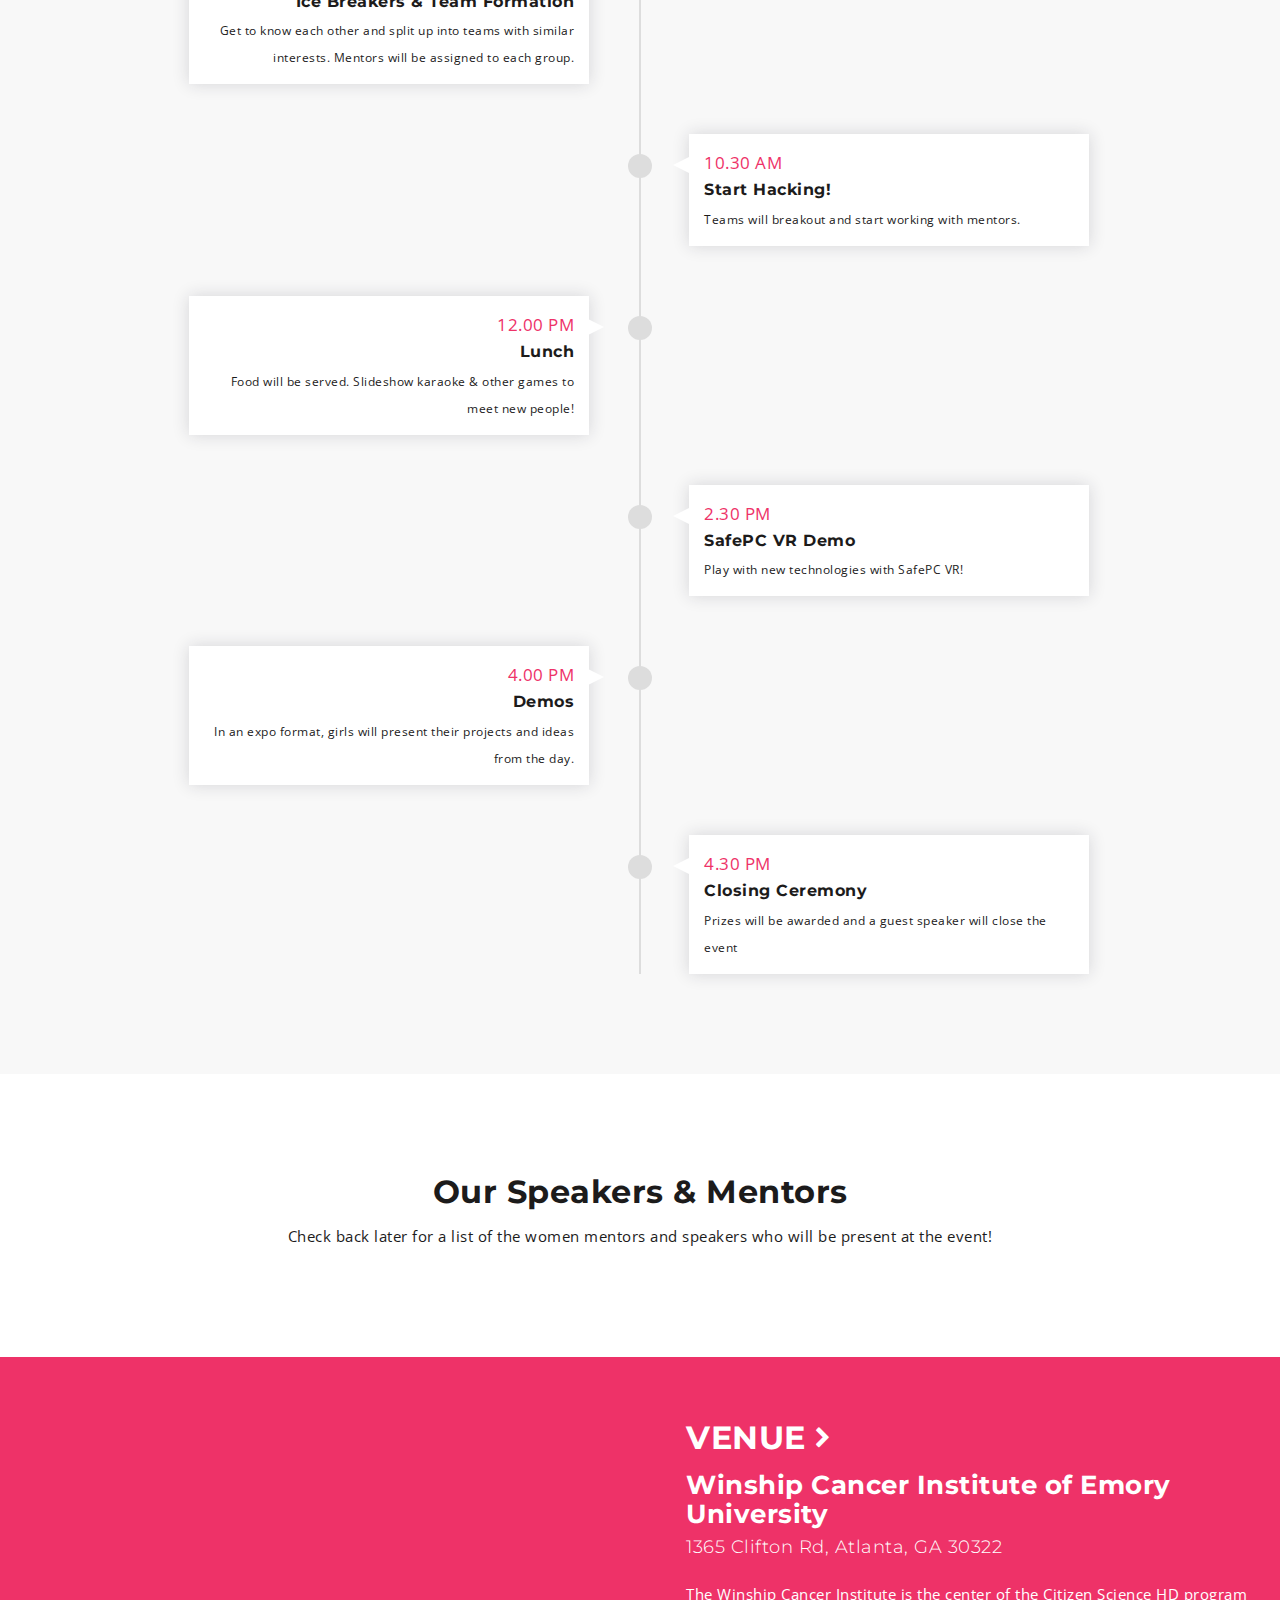
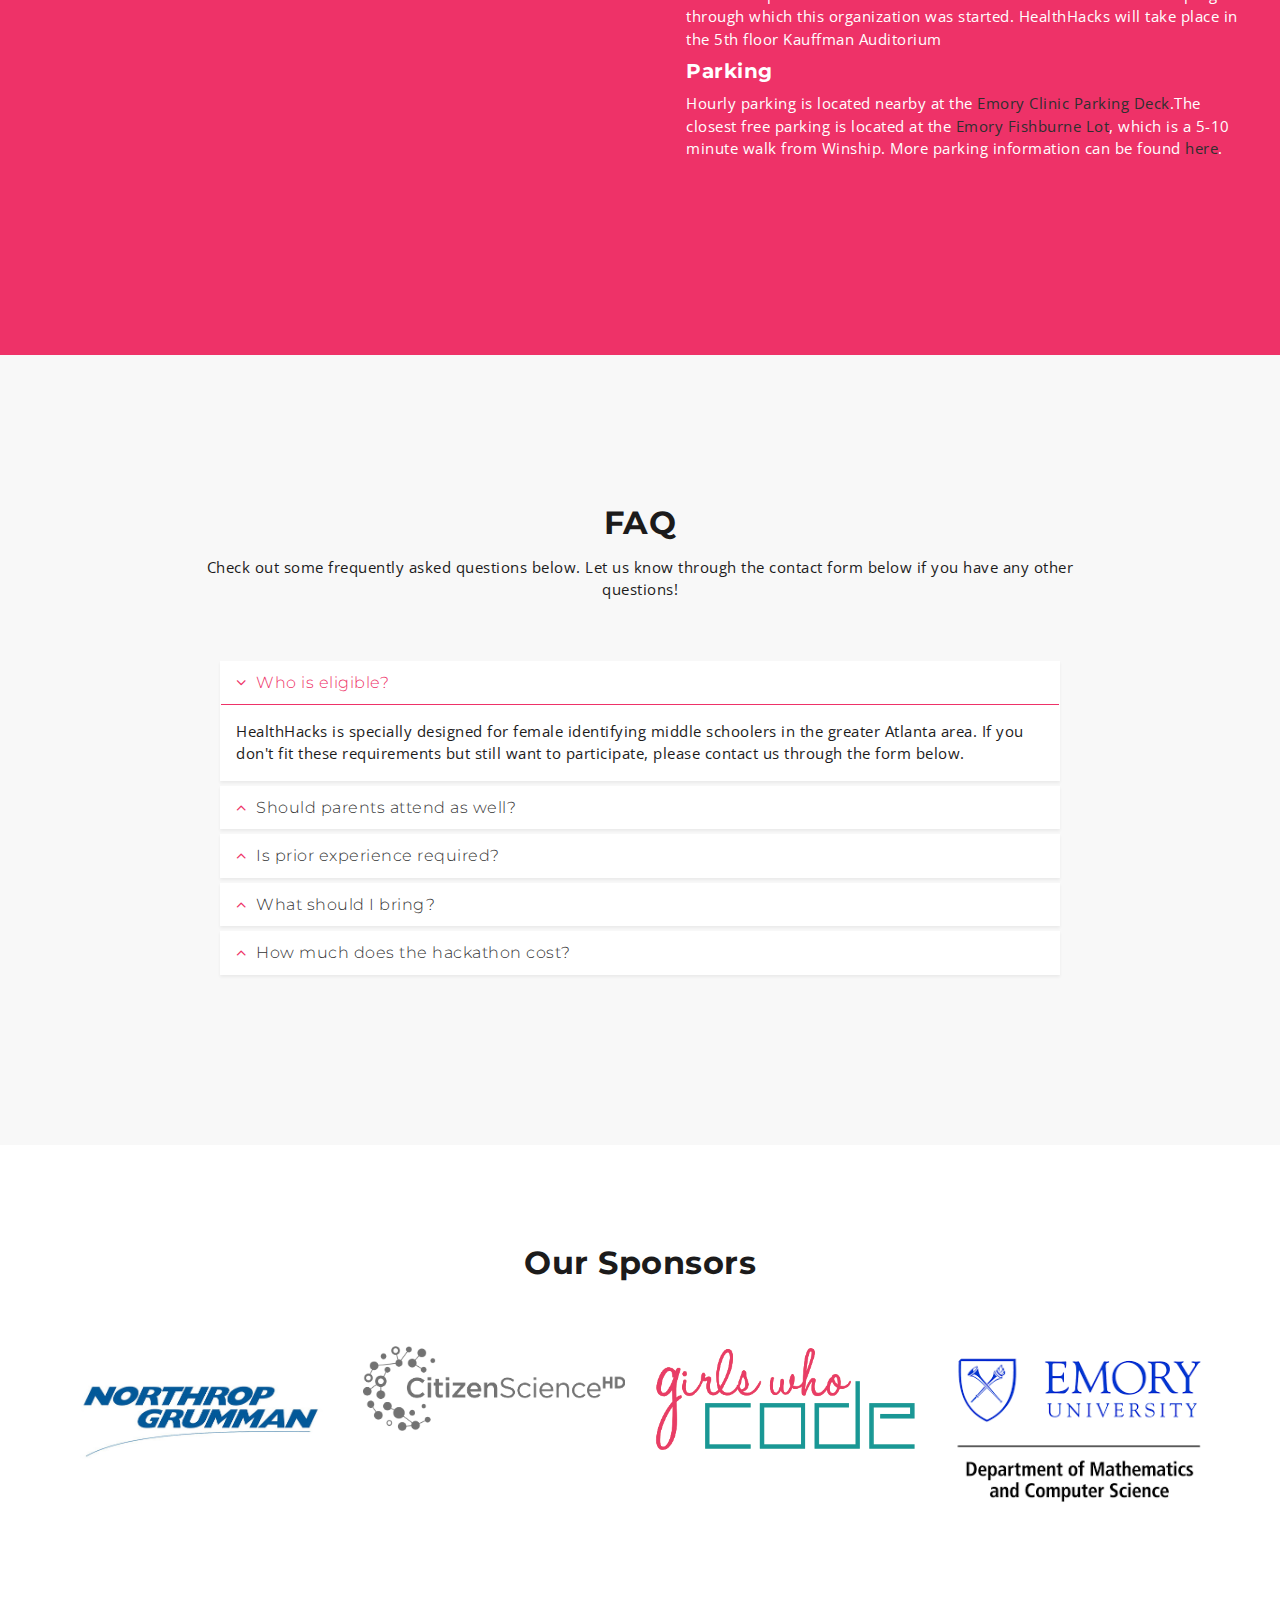
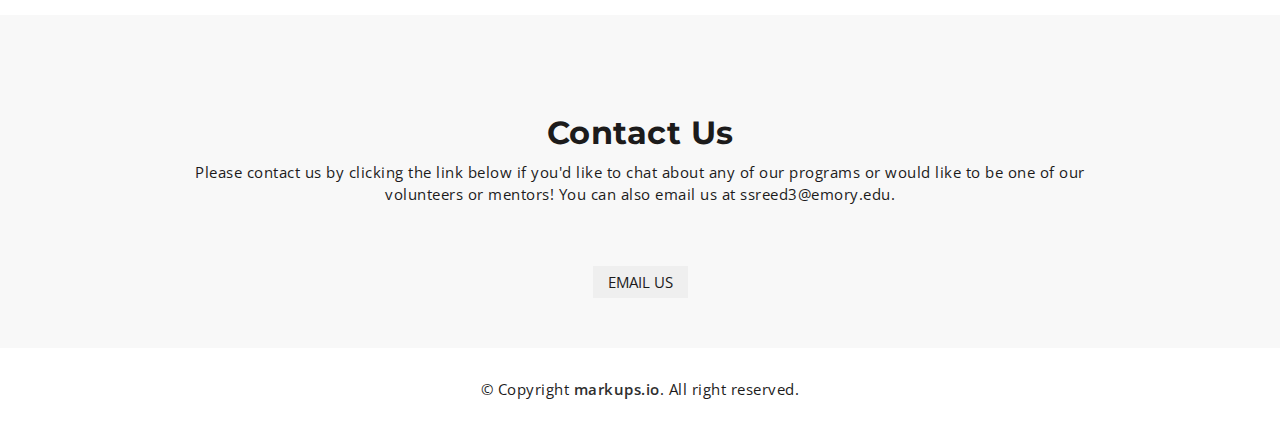
==== commit 9985b4f3: "parking info" ====
--- a/index.html
+++ b/index.html
@@ -246,12 +246,12 @@
 								    				<!-- <img src="assets/images/speaker-1.jpg" alt="event speaker"> -->
 								    				<p class="mu-event-time">9.30 AM</p>
 								    				<h3>Opening Ceremony</h3>
-								    				<span>Rules, event information, introduction of mentors</span>
+								    				<span>Rules, event information, women in tech speaker</span>
 								    			</div>
 								    		</li>
 											<li>
 								    			<div class="mu-single-event">
-								    				<p class="mu-event-time">10.00 AM</p>
+								    				<p class="mu-event-time">10.15 AM</p>
 								    				<h3>Ice Breakers & Team Formation</h3>
 								    				<span>Get to know each other and split up into teams with similar interests. Mentors will be assigned to each group.</span>
 								    			</div>
@@ -509,7 +509,8 @@
 							<h3>Winship Cancer Institute of Emory University</h3>
 							<h4>1365 Clifton Rd, Atlanta, GA 30322</h4>
 							<p>The Winship Cancer Institute is the center of the Citizen Science HD program through which this organization was started. HealthHacks will take place in the 5th floor Kauffman Auditorium</p>
-							<p>Parking information can be found <a href="https://winshipcancer.emory.edu/patient-care/being-a-patient/parking-and-transportation.html" target="blank">here</a>.</p>
+							<h5>Parking</h5>
+							<p>Hourly parking is located nearby at the <a href = "https://goo.gl/maps/XGcKusjuhJp" target="blank">Emory Clinic Parking Deck</a>.The closest free parking is located at the<a href="https://goo.gl/maps/qmT3kwd5fc62" target="blank"> Emory Fishburne Lot</a>, which is a 5-10 minute walk from Winship. More parking information can be found <a href="https://winshipcancer.emory.edu/patient-care/being-a-patient/parking-and-transportation.html" target="blank">here</a>.</p>
 						</div>
 					</div>
 
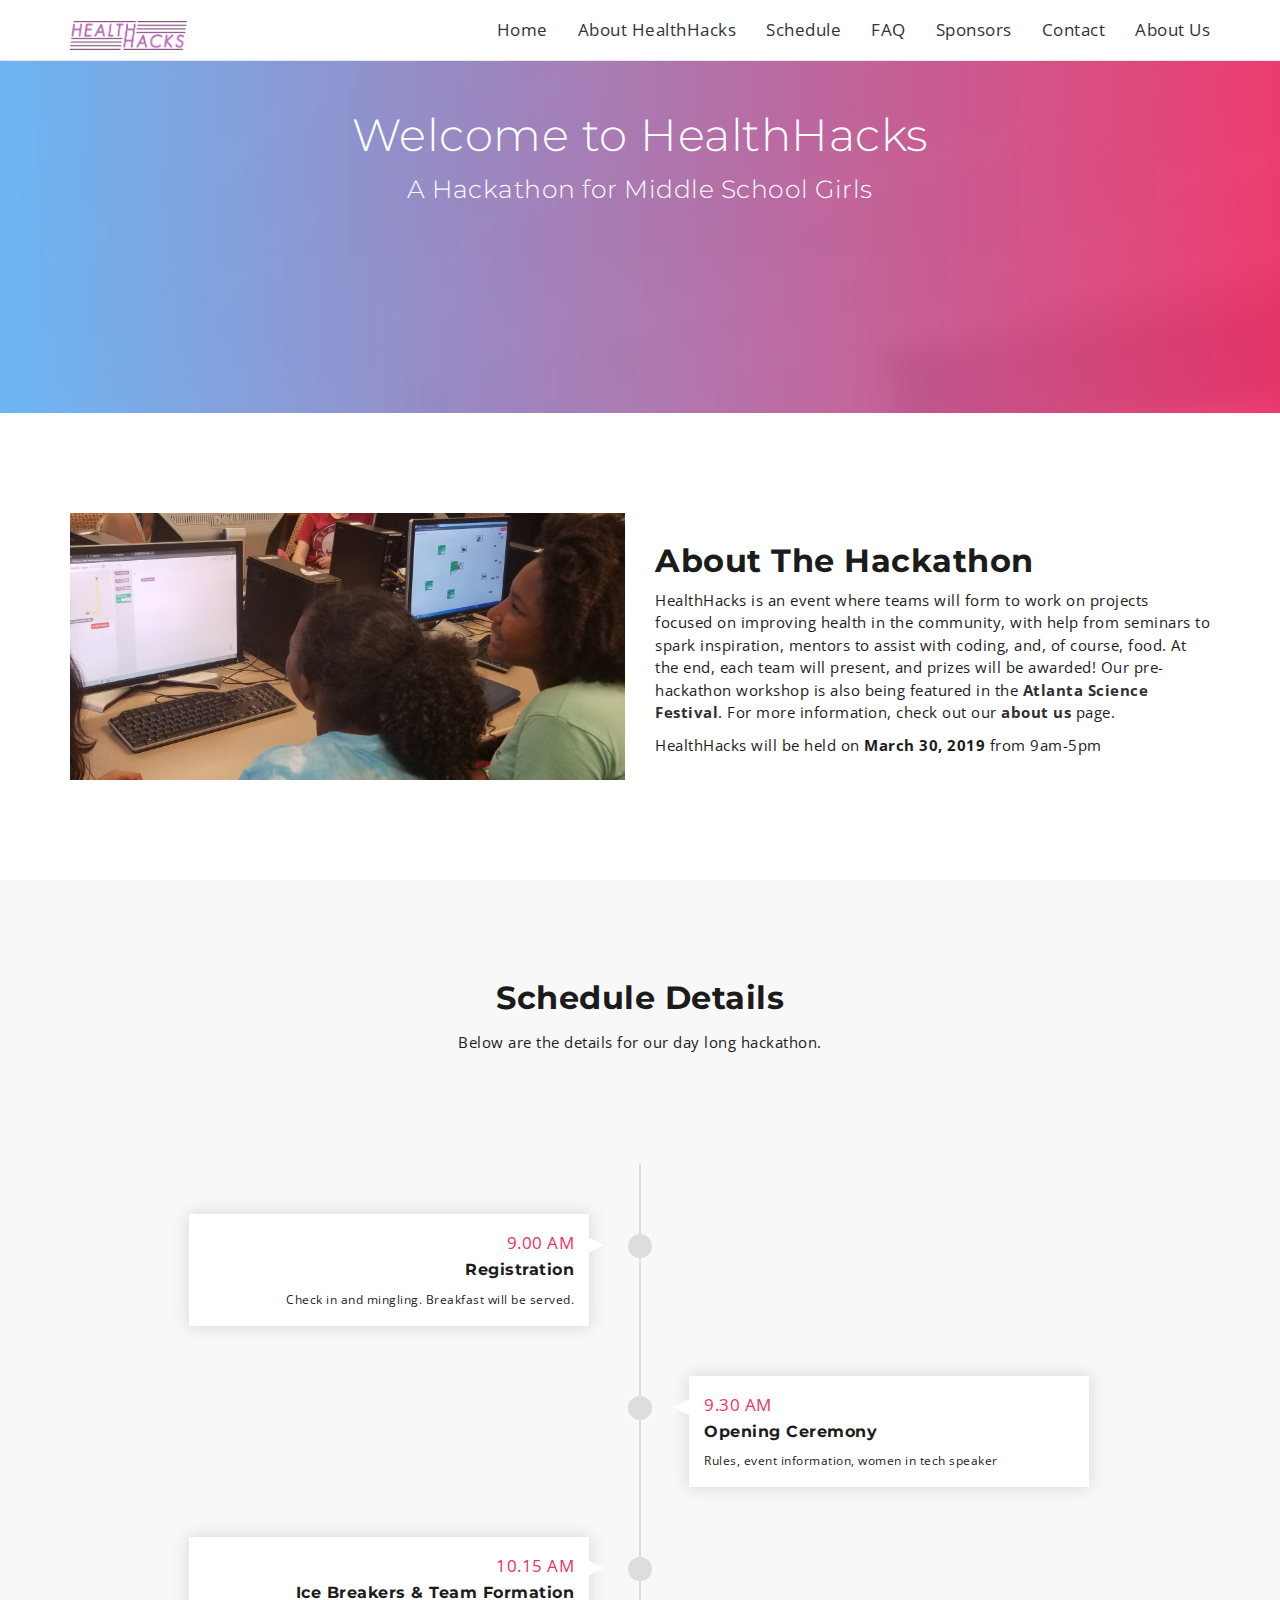
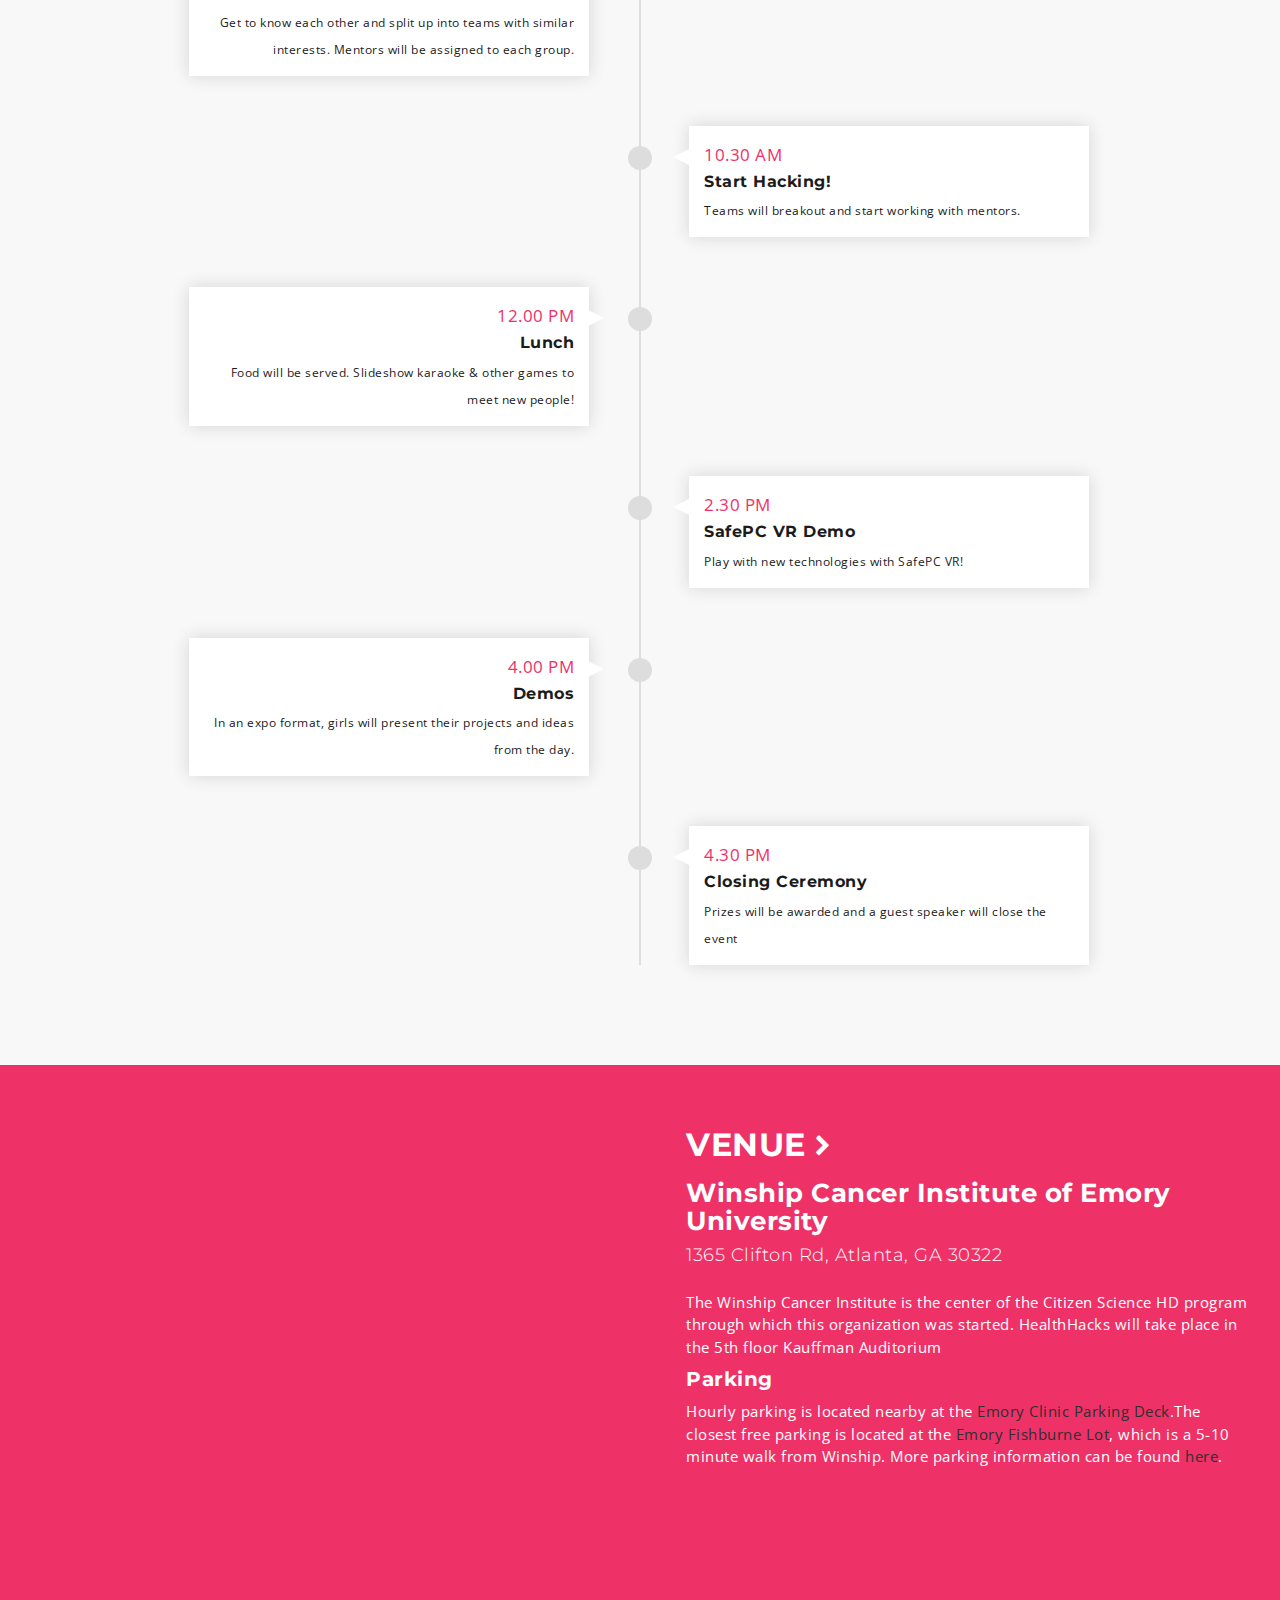
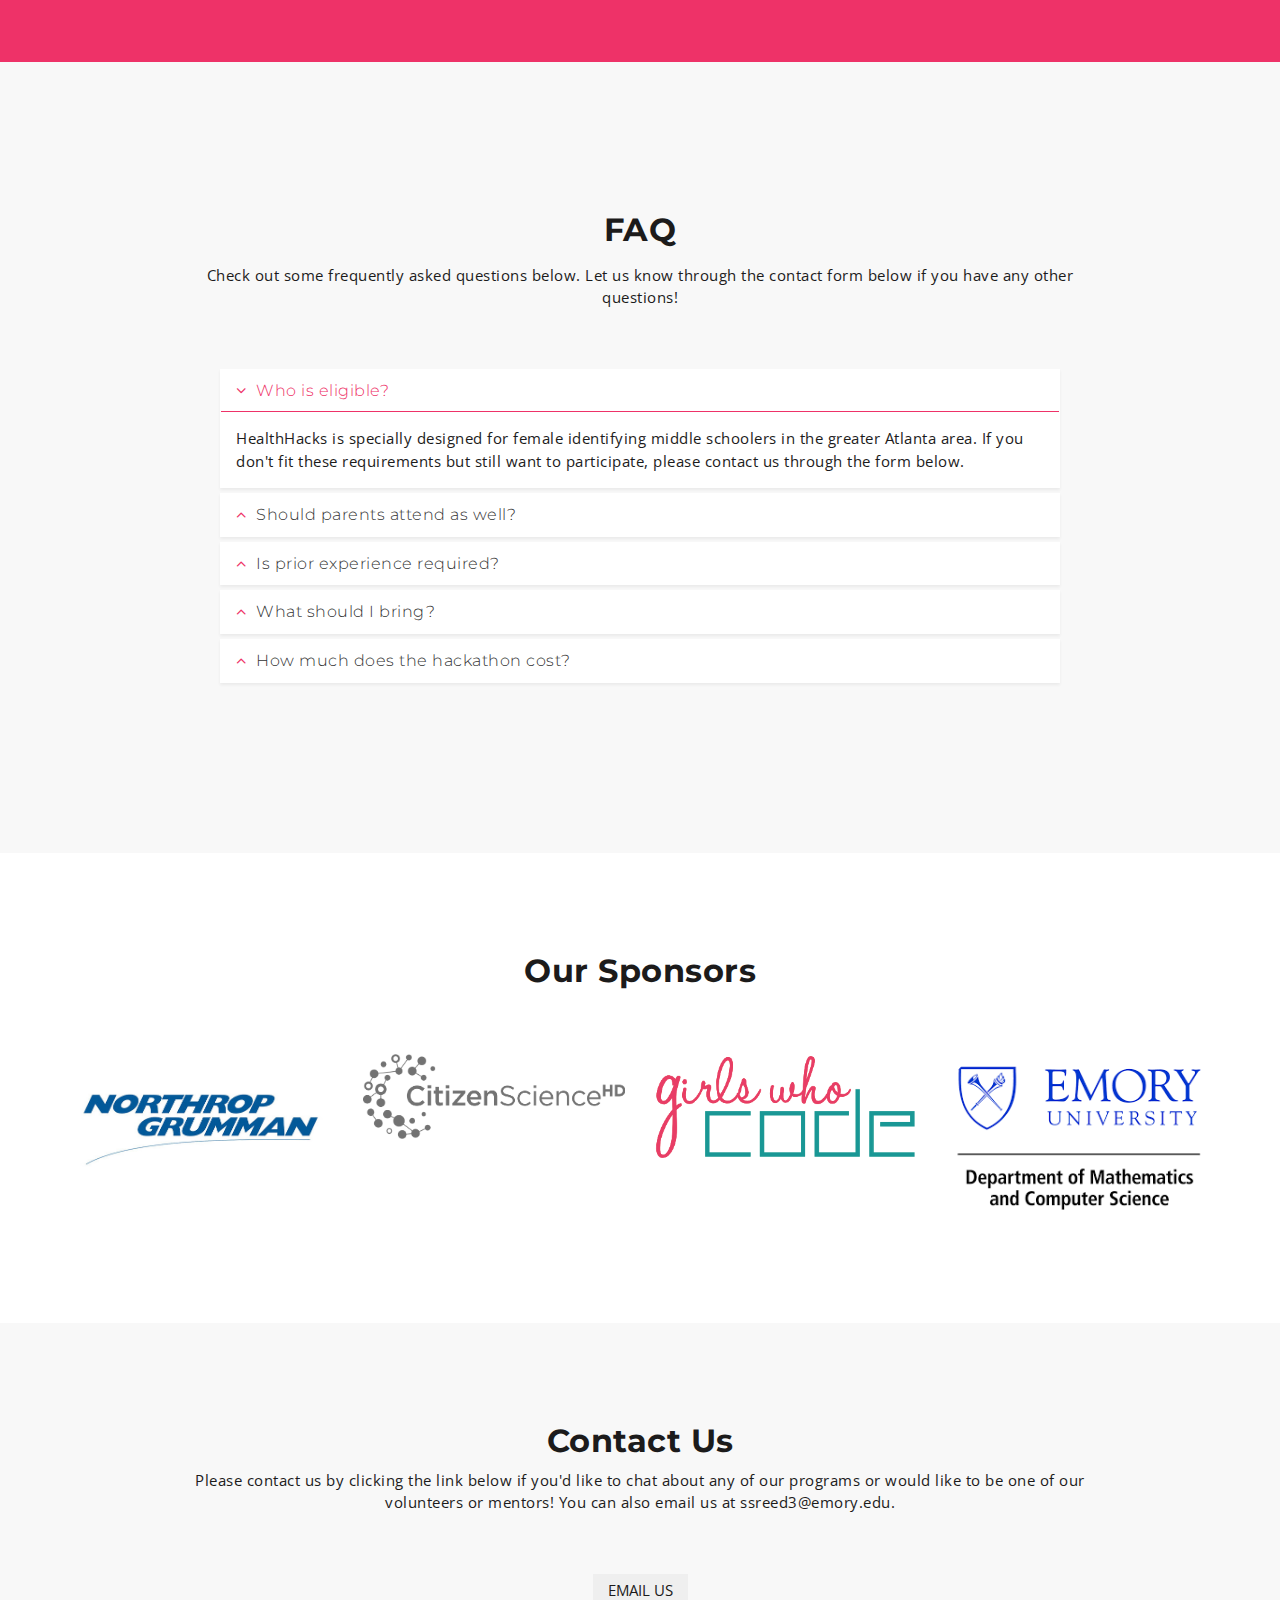
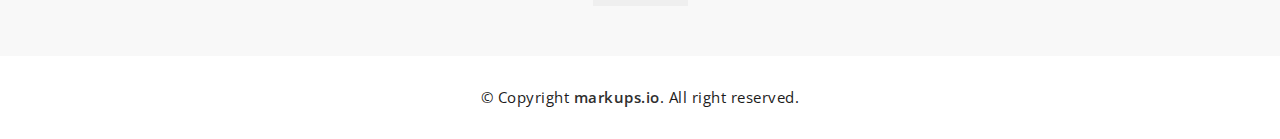
==== commit 54fe4f26: "updates" ====
--- a/index.html
+++ b/index.html
@@ -63,13 +63,14 @@
         <div class="collapse navbar-collapse" id="navbarSupportedContent">
             <ul class="nav navbar-nav mu-menu navbar-right">
             			<li><a href="index.html#mu-hero">Home</a></li>
-				        <li><a href="index.html#mu-about">About Us</a></li>
+				        <li><a href="index.html#mu-about">About HealthHacks</a></li>
 				        <li><a href="index.html#mu-schedule">Schedule</a></li>
-			            <li><a href="index.html#mu-speakers">Speakers</a></li>
+			            <li><a href="index.html#mu-faq">FAQ</a></li>
 			            <!-- <li><a href="index.html#mu-pricing">Price</a></li> -->
 			            <!-- <li><a href="index.html#mu-register">Register</a></li> -->
 			            <li><a href="index.html#mu-sponsors">Sponsors</a></li>
 			            <li><a href="index.html#mu-contact">Contact</a></li>
+			            <li><a href="about.html">About Us</a></li>
                     </ul>
            </div>
        </div>
@@ -168,7 +169,7 @@
 								<div class="col-md-6">
 									<div class="mu-about-right">
 										<h2>About The Hackathon</h2>
-										<p>The Health Hackathon is an event where teams will form to work on projects focused on improving health in the community, with help from seminars to spark inspiration, mentors to assist with coding, and, of course, food. At the end, each team will present, and prizes will be awarded! Our pre-hackathon workshop is also being featured in the <a href ="http://atlantasciencefestival.org/events-2019/citizen-science-mini-hackathon-workshop/" target="_blank" style="font-weight:bold;">Atlanta Science Festival</a>. For more information, check out our <a href="about.html" style="font-weight:bold;">about us</a> page.</p>
+										<p>HealthHacks is an event where teams will form to work on projects focused on improving health in the community, with help from seminars to spark inspiration, mentors to assist with coding, and, of course, food. At the end, each team will present, and prizes will be awarded! Our pre-hackathon workshop is also being featured in the <a href ="http://atlantasciencefestival.org/events-2019/citizen-science-mini-hackathon-workshop/" target="_blank" style="font-weight:bold;">Atlanta Science Festival</a>. For more information, check out our <a href="about.html" style="font-weight:bold;">about us</a> page.</p>
 										<p>HealthHacks will be held on <strong>March 30, 2019</strong> from 9am-5pm</p>
 									</div>
 								</div>
@@ -218,7 +219,7 @@
 
 							<div class="mu-title-area">
 								<h2 class="mu-title">Schedule Details</h2>
-								<p>Below are the tentative details for our day long hackathon.</p>
+								<p>Below are the details for our day long hackathon.</p>
 							</div>
 
 							<div class="mu-schedule-content-area">
@@ -386,110 +387,7 @@
 		<!-- End Schedule -->
 
 		<!-- Start Speakers -->
-		<section id="mu-speakers">
-			<div class="container">
-				<div class="row">
-					<div class="col-md-12">
-						<div class="mu-speakers-area">
-
-							<div class="mu-title-area">
-								<h2 class="mu-title">Our Speakers & Mentors</h2>
-								<p>Check back later for a list of the women mentors and speakers who will be present at the event!</p>
-							</div>
-
-							<!-- Start Speakers Content -->
-							<!-- <div class="mu-speakers-content">
-
-								<div class="mu-speakers-slider"> -->
-
-									<!-- Start single speaker -->
-									<!-- <div class="mu-single-speakers">
-										<img src="assets/images/speaker-1.jpg" alt="speaker img">
-										<div class="mu-single-speakers-info">
-											<h3>Karl Groves</h3>
-											<p>Digital Artist</p>
-											<ul class="mu-single-speakers-social">
-												<li><a href="#"><i class="fa fa-facebook"></i></a></li>
-												<li><a href="#"><i class="fa fa-twitter"></i></a></li>
-												<li><a href="#"><i class="fa fa-linkedin"></i></a></li>
-											</ul>
-										</div>
-									</div> -->
-									<!-- End single speaker -->
-
-									<!-- Start single speaker -->
-									<!-- <div class="mu-single-speakers">
-										<img src="assets/images/speaker-2.jpg" alt="speaker img">
-										<div class="mu-single-speakers-info">
-											<h3>Sarah Dransner</h3>
-											<p>Business Consultant</p>
-											<ul class="mu-single-speakers-social">
-												<li><a href="#"><i class="fa fa-facebook"></i></a></li>
-												<li><a href="#"><i class="fa fa-twitter"></i></a></li>
-												<li><a href="#"><i class="fa fa-linkedin"></i></a></li>
-											</ul>
-										</div>
-									</div> -->
-									<!-- End single speaker -->
-
-
-									<!-- Start single speaker -->
-<!-- 									<div class="mu-single-speakers">
-										<img src="assets/images/speaker-3.jpg" alt="speaker img">
-										<div class="mu-single-speakers-info">
-											<h3>Ned Stark</h3>
-											<p>UI/UX Specialist</p>
-											<ul class="mu-single-speakers-social">
-												<li><a href="#"><i class="fa fa-facebook"></i></a></li>
-												<li><a href="#"><i class="fa fa-twitter"></i></a></li>
-												<li><a href="#"><i class="fa fa-linkedin"></i></a></li>
-											</ul>
-										</div>
-									</div> -->
-									<!-- End single speaker -->
-
-
-									<!-- Start single speaker -->
-									<!-- <div class="mu-single-speakers">
-										<img src="assets/images/speaker-4.jpg" alt="speaker img">
-										<div class="mu-single-speakers-info">
-											<h3>Michaela Lehr </h3>
-											<p>Digital Marketer</p>
-											<ul class="mu-single-speakers-social">
-												<li><a href="#"><i class="fa fa-facebook"></i></a></li>
-												<li><a href="#"><i class="fa fa-twitter"></i></a></li>
-												<li><a href="#"><i class="fa fa-linkedin"></i></a></li>
-											</ul>
-										</div>
-									</div> -->
-									<!-- End single speaker -->
-
-									<!-- Start single speaker -->
-							<!-- 		<div class="mu-single-speakers">
-										<img src="assets/images/speaker-1.jpg" alt="speaker img">
-										<div class="mu-single-speakers-info">
-											<h3>Karl Groves</h3>
-											<p>Digital Artist</p>
-											<ul class="mu-single-speakers-social">
-												<li><a href="#"><i class="fa fa-facebook"></i></a></li>
-												<li><a href="#"><i class="fa fa-twitter"></i></a></li>
-												<li><a href="#"><i class="fa fa-linkedin"></i></a></li>
-											</ul>
-										</div>
-									</div> -->
-									<!-- End single speaker -->
-
-									
-								<!-- 	
-								</div>
-							</div> -->
-							<!-- End Speakers Content -->
-
-						</div>
-					</div>
-				</div>
-			</div>
-		</section>
+		
 		<!-- End Speakers -->
 
 		<!-- Start Venue -->
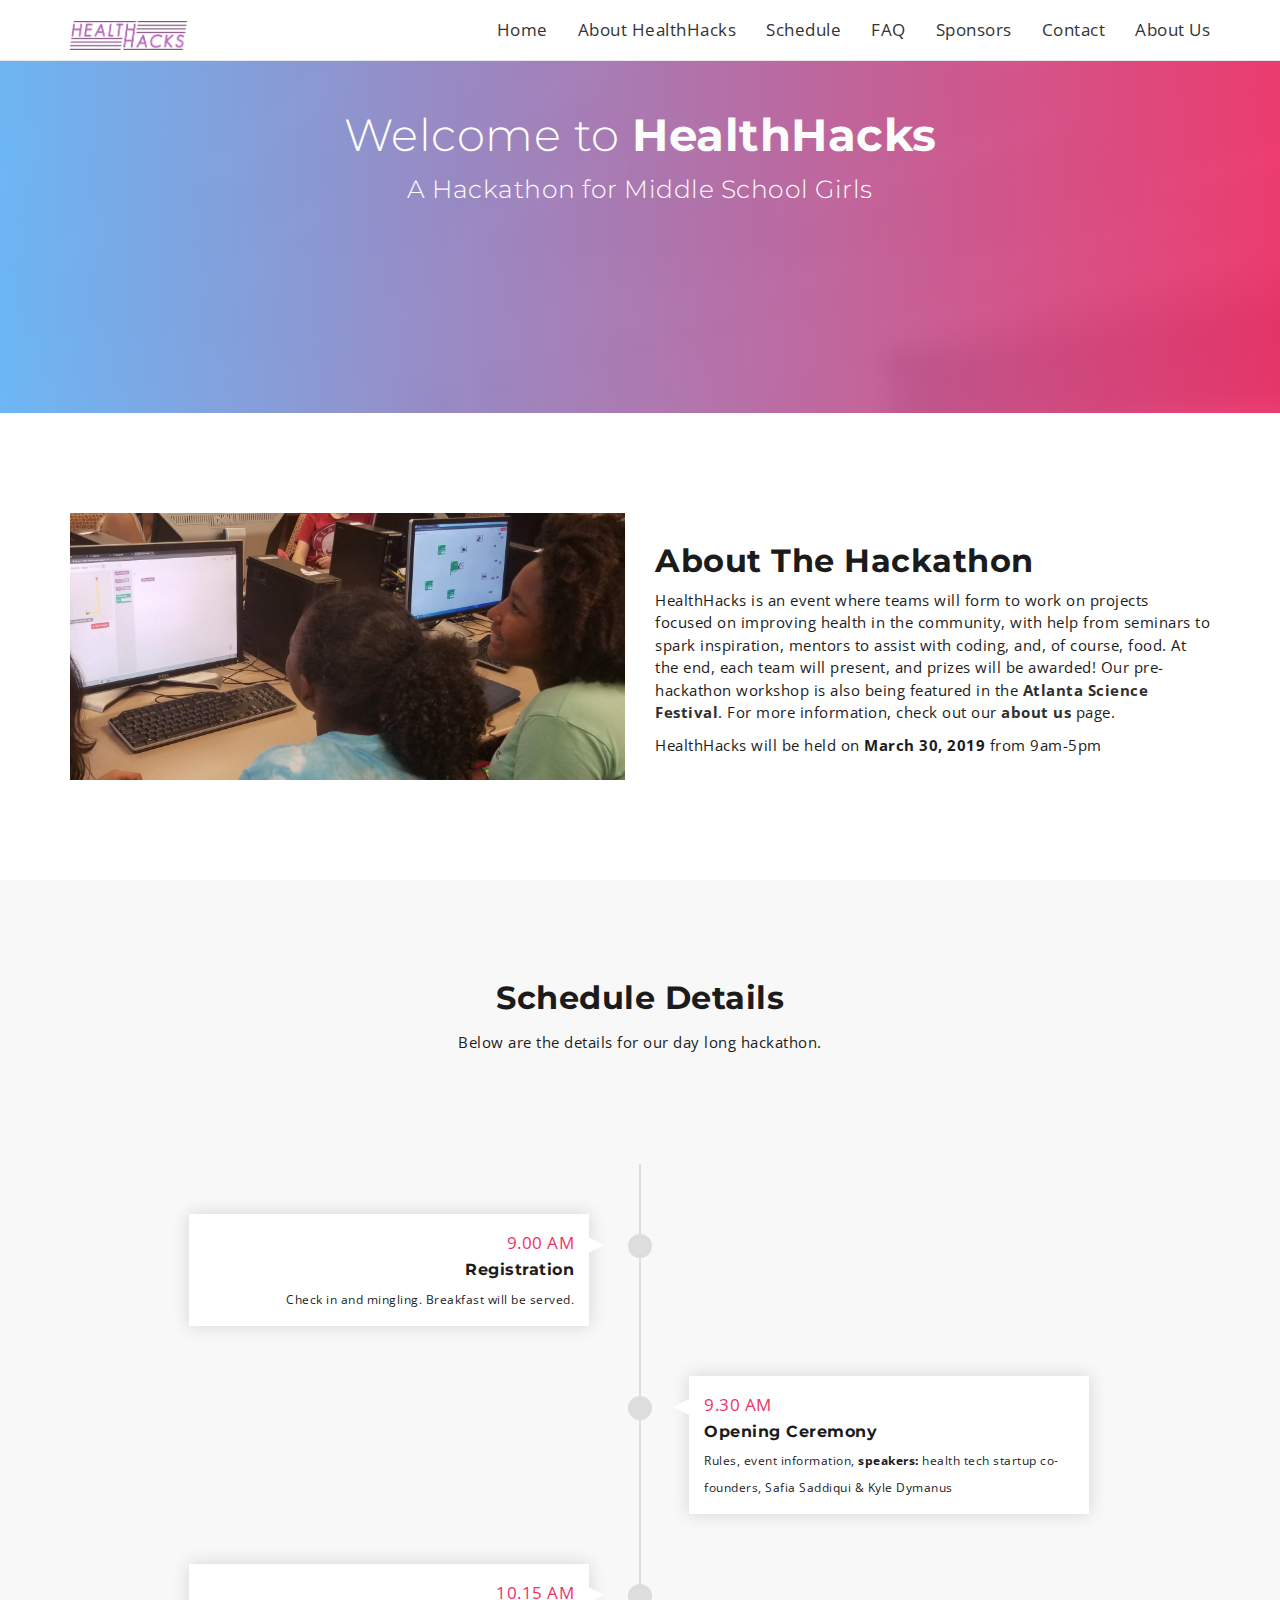
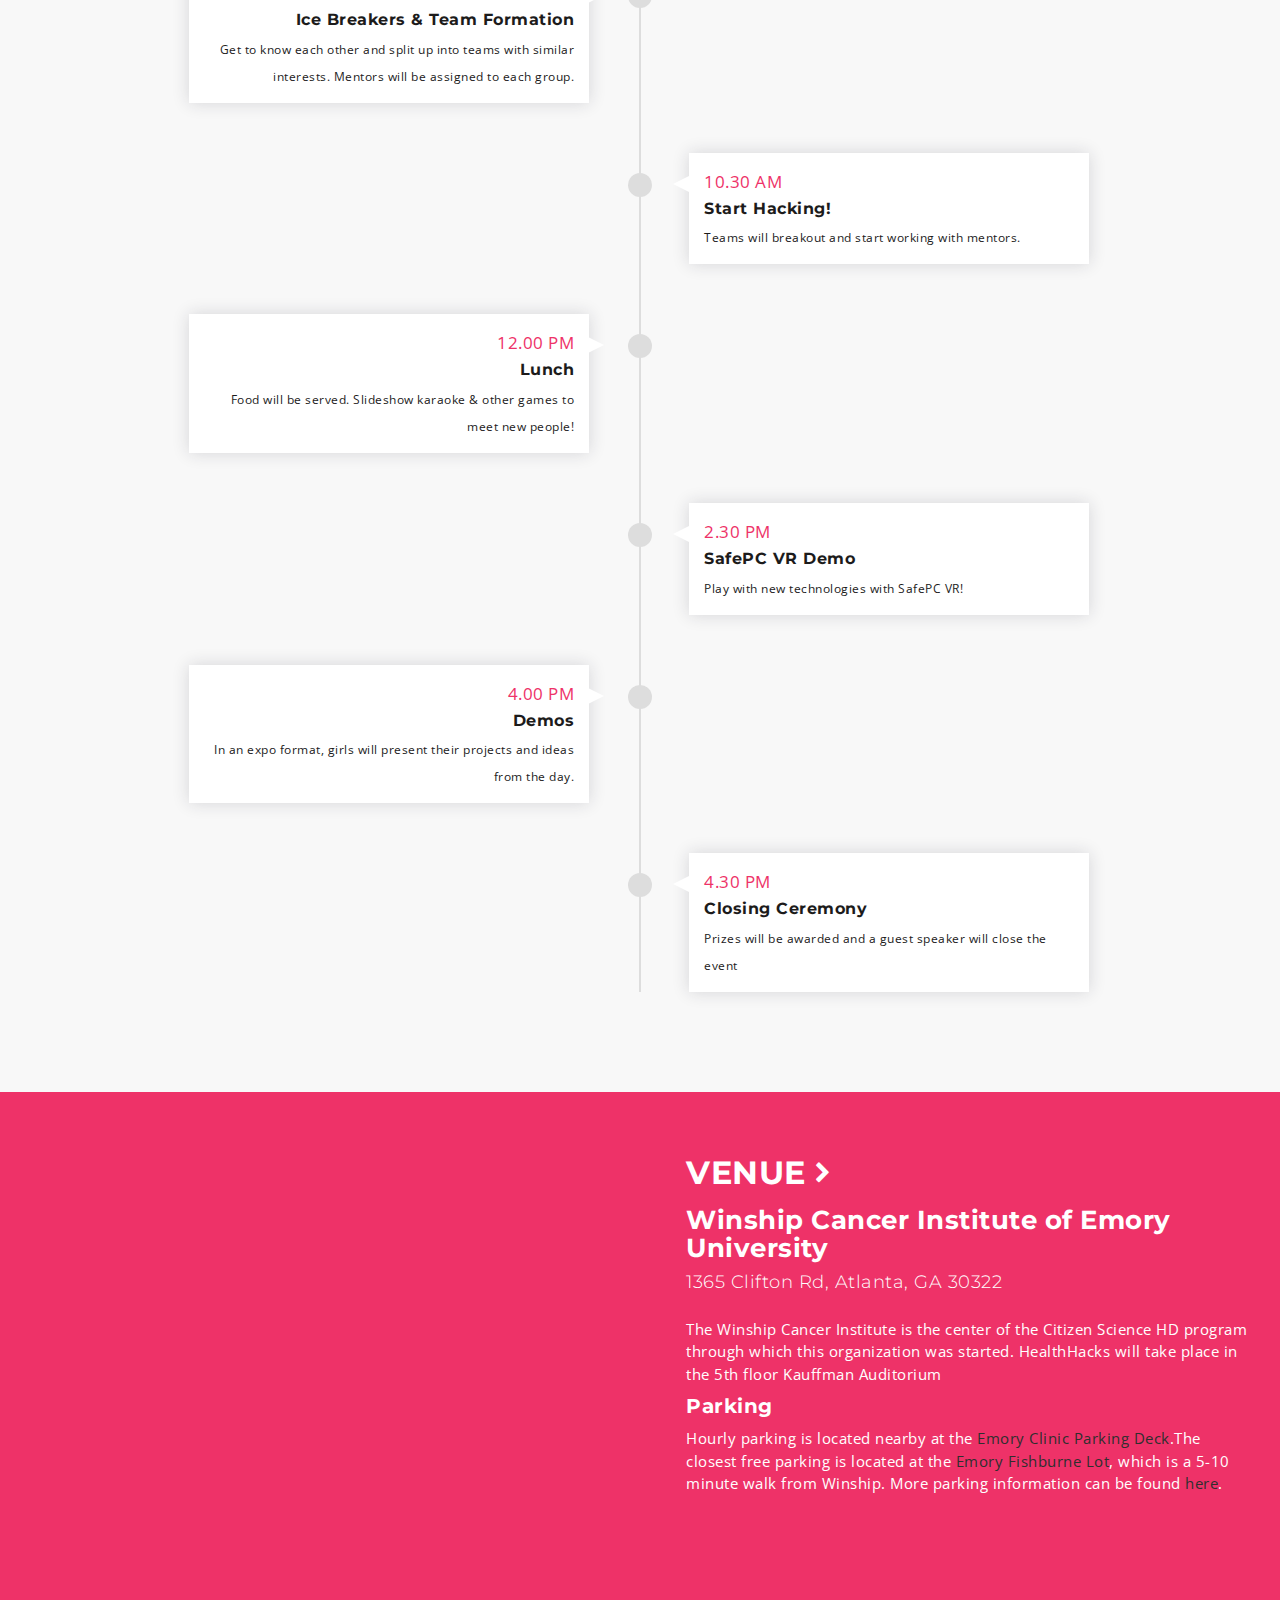
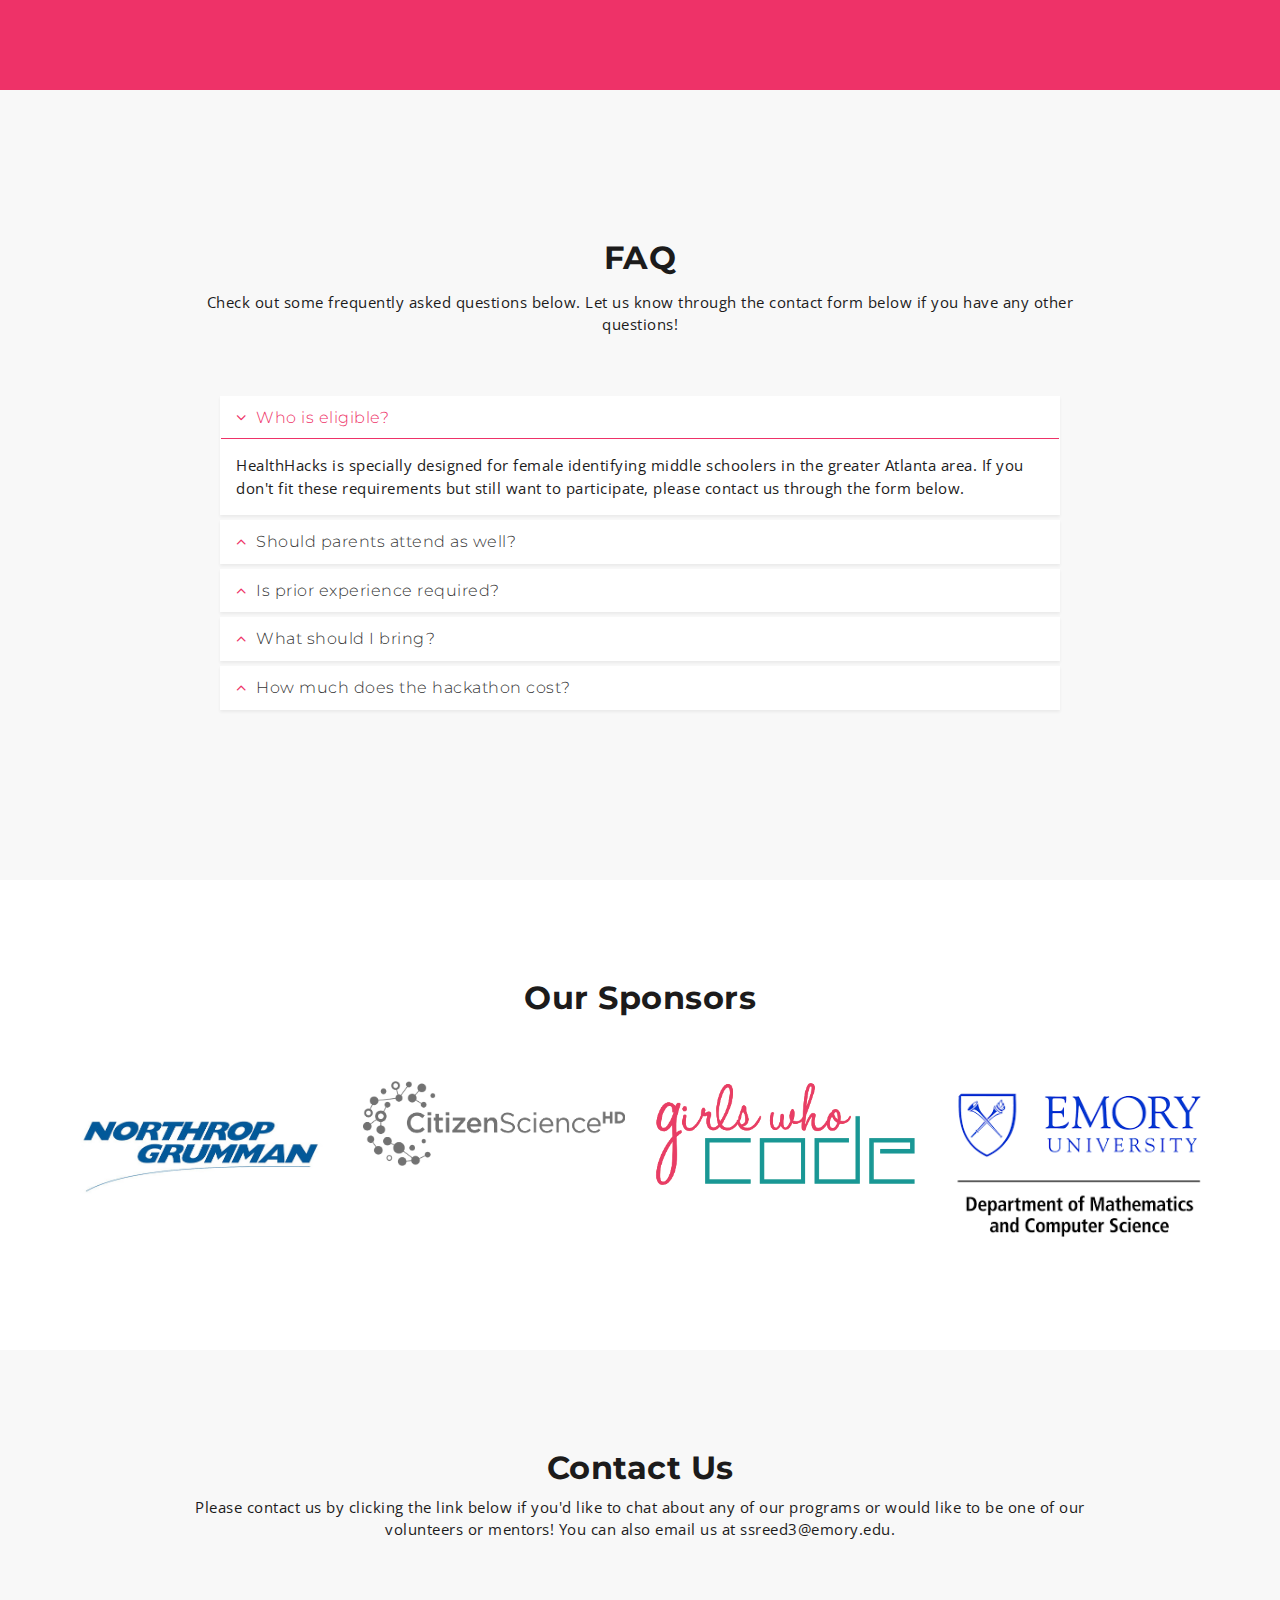
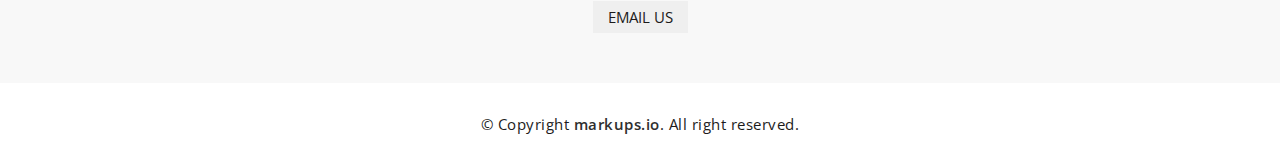
==== commit 76ff425c: "post event updates" ====
--- a/index.html
+++ b/index.html
@@ -131,7 +131,7 @@
 
 						<div class="mu-hero-featured-content">
 
-							<h1>Welcome to HealthHacks</h1>
+							<h1>Welcome to <strong>HealthHacks</strong></h1>
 							<h2>A Hackathon for Middle School Girls</h2>
 							<!-- <p class="mu-event-date-line">March 30, 2018</p> -->
 
@@ -247,7 +247,7 @@
 								    				<!-- <img src="assets/images/speaker-1.jpg" alt="event speaker"> -->
 								    				<p class="mu-event-time">9.30 AM</p>
 								    				<h3>Opening Ceremony</h3>
-								    				<span>Rules, event information, women in tech speaker</span>
+								    				<span>Rules, event information, <strong>speakers: </strong> health tech startup co-founders, Safia Saddiqui & Kyle Dymanus</span>
 								    			</div>
 								    		</li>
 											<li>
